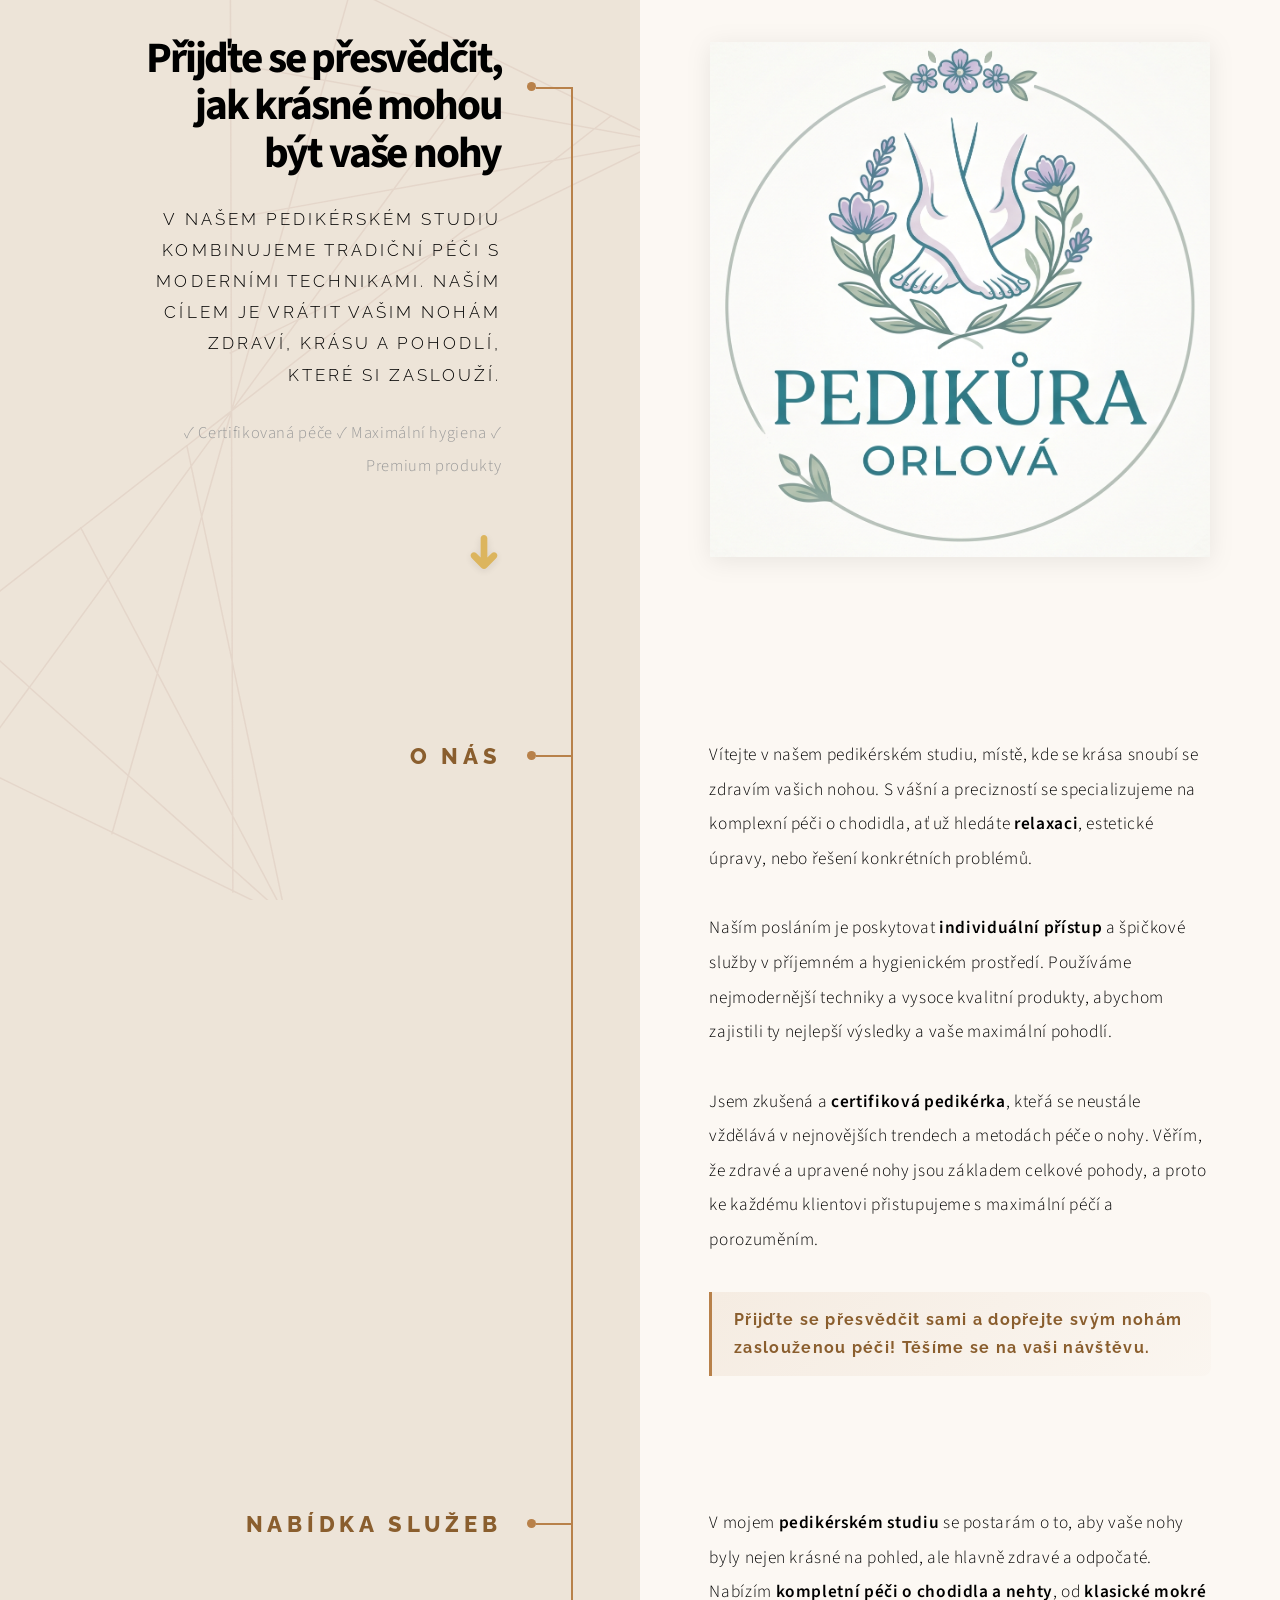
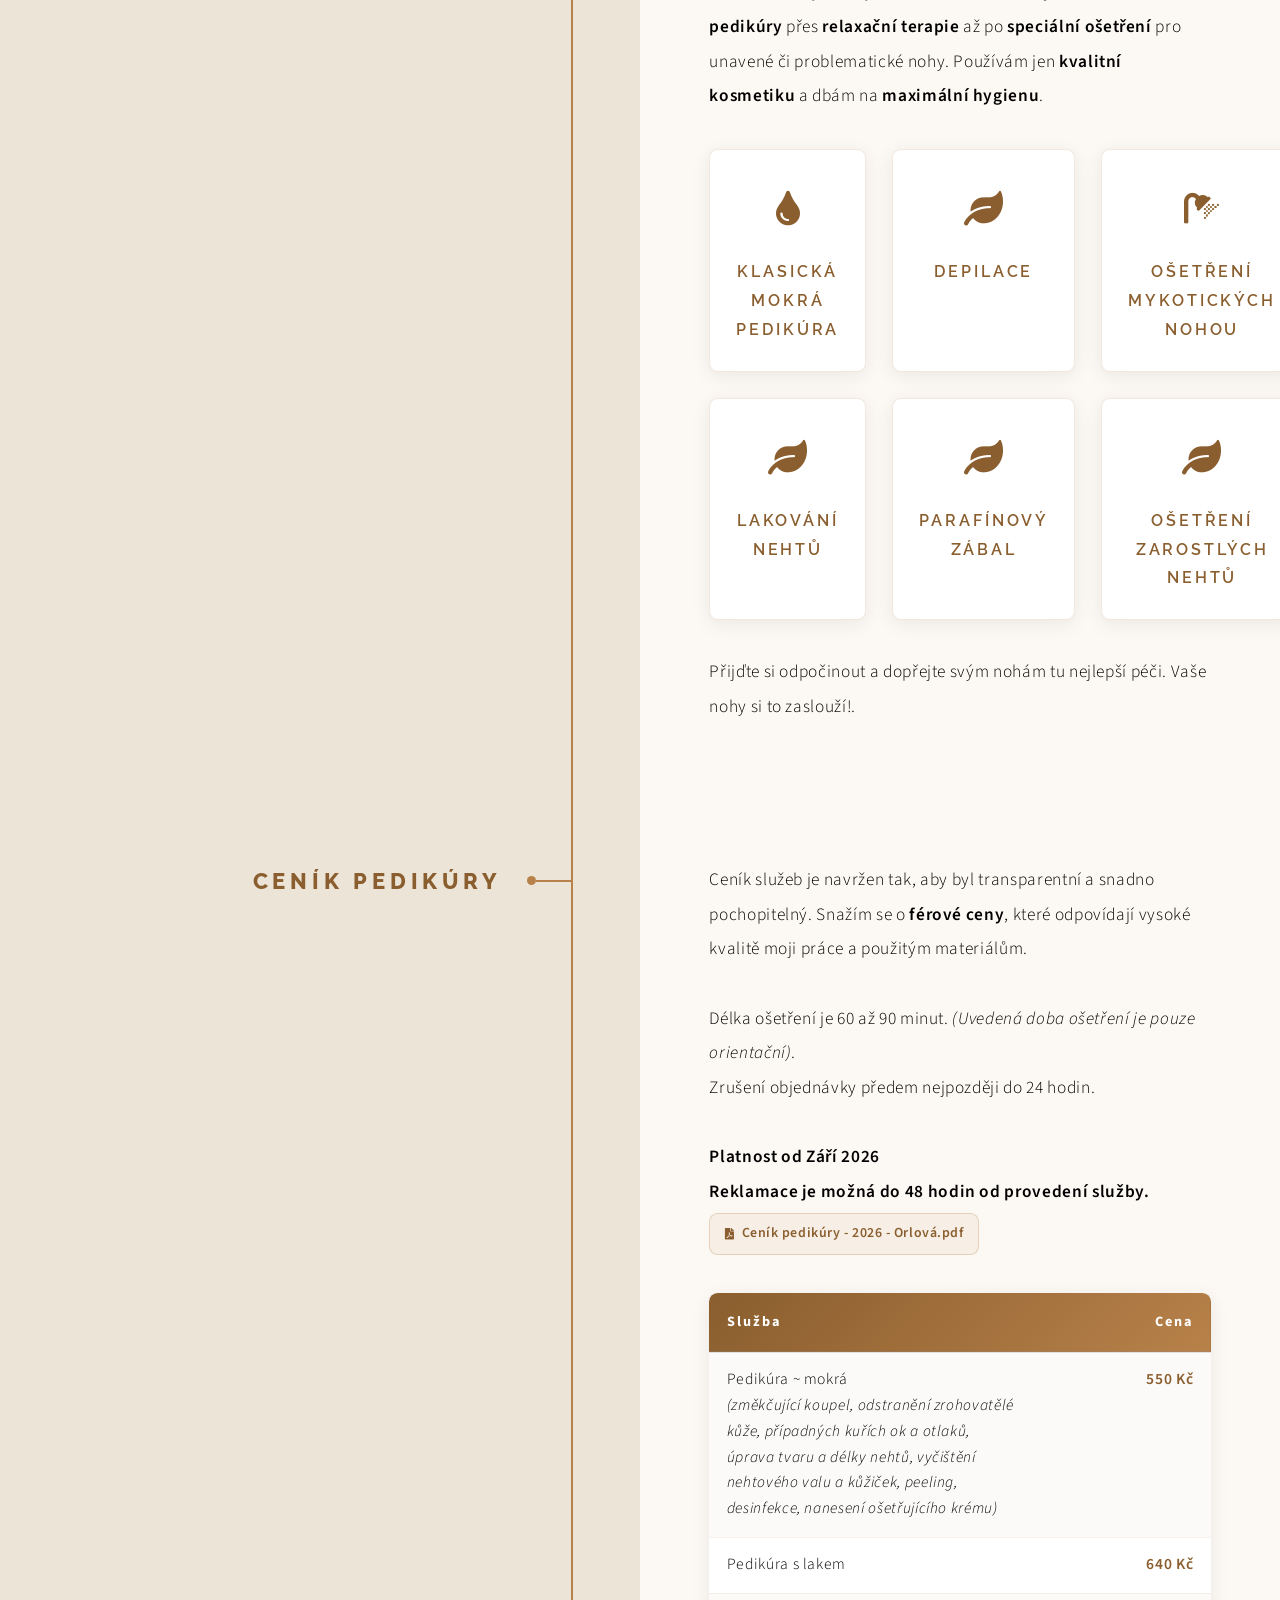
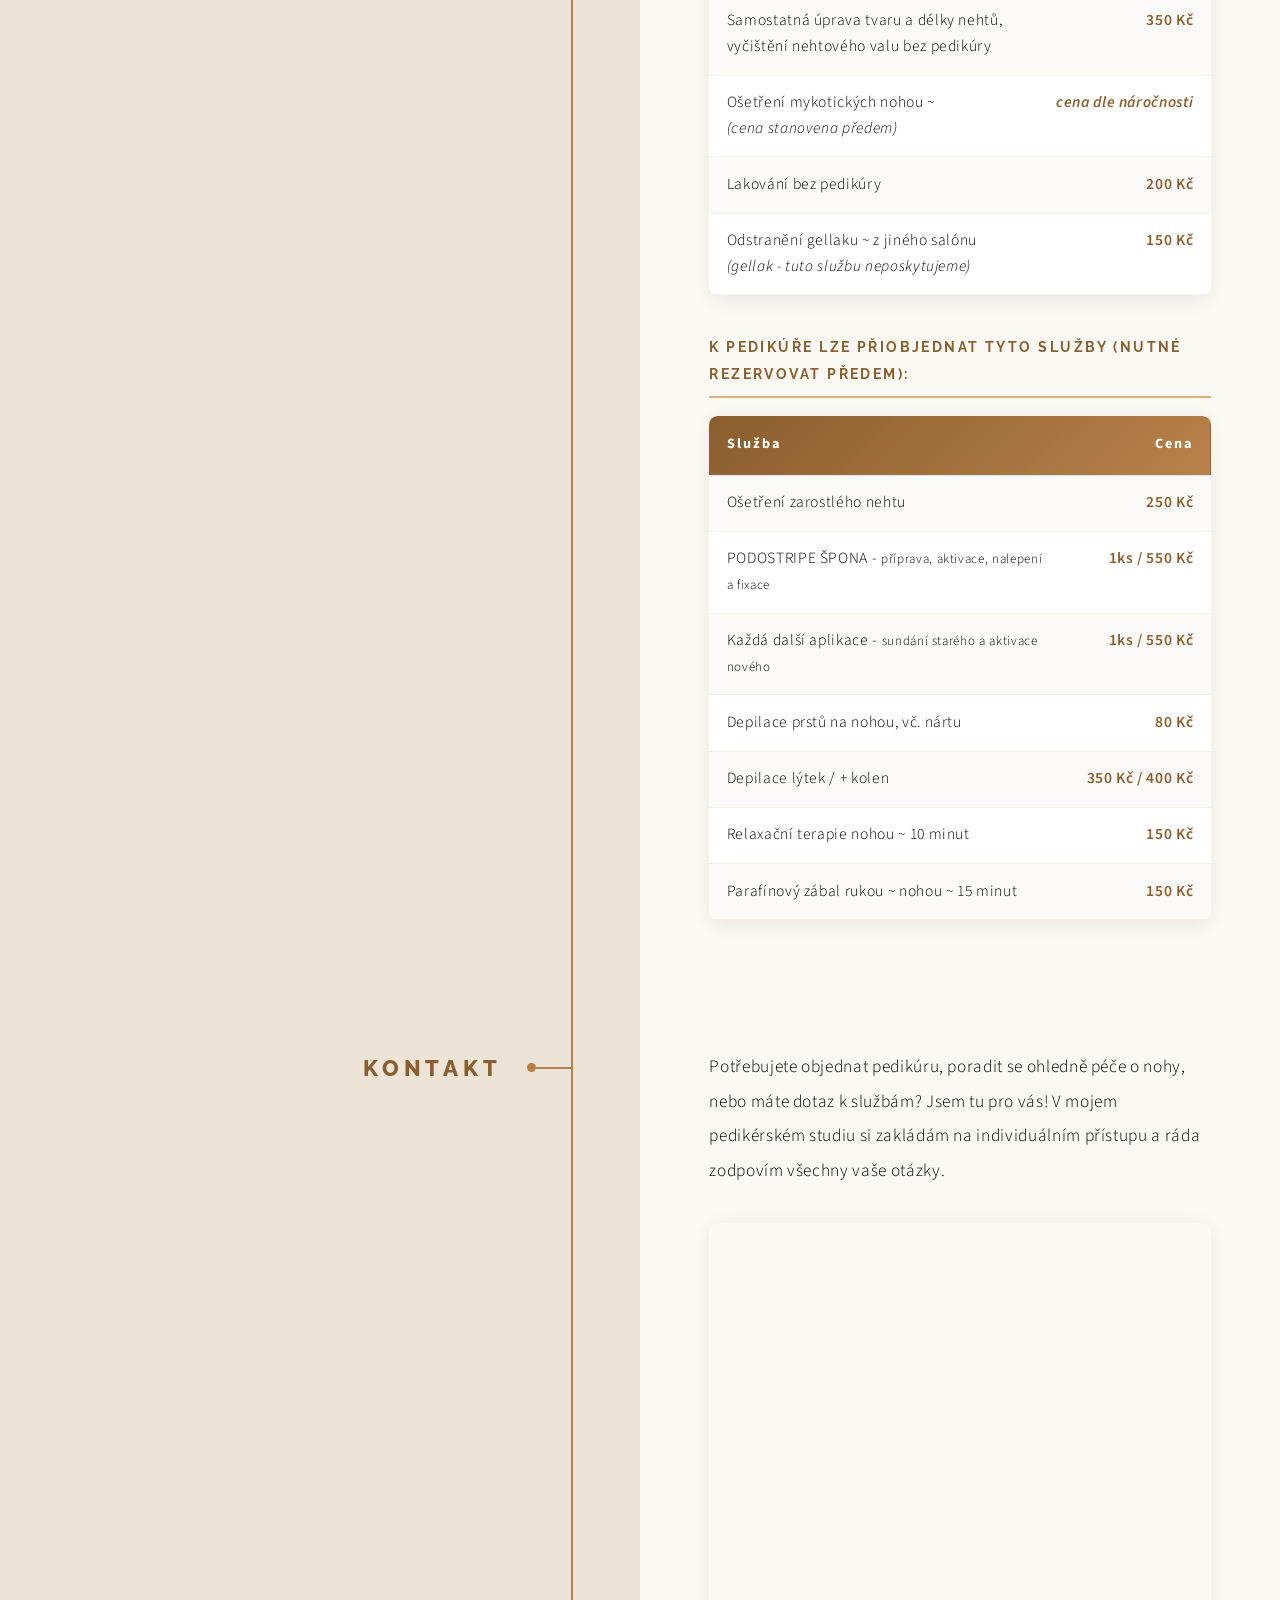
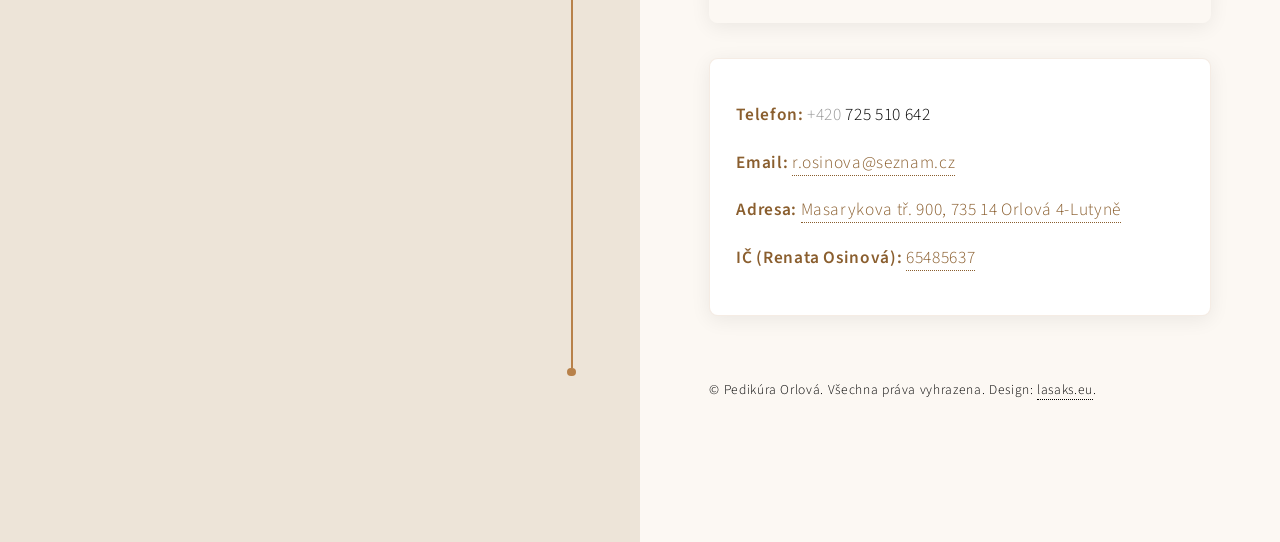
==== index.html @ f5f515a6 "text fix" ====
<!DOCTYPE HTML>

<html>

<head>

	<!-- Google tag (gtag.js) -->
	<script async src="https://www.googletagmanager.com/gtag/js?id=G-8KTMNC8V80"></script>
	<script>
		window.dataLayer = window.dataLayer || [];
		function gtag(){dataLayer.push(arguments);}
		gtag('js', new Date());

		gtag('config', 'G-8KTMNC8V80');
	</script>

	<title>Pedikúra Orlová</title>
	<meta charset="utf-8" />
	<meta name="viewport" content="width=device-width, initial-scale=1, user-scalable=no" />
	<meta name="keywords" content="pedikura, Orlova" />
	<meta name="description" content="Pedikura Orlova" />
	<meta name="subject" content="Pedikura Orlova">
	<meta name="copyright" content="Pedikura Orlova">
	<meta name="language" content="CZ">
	<meta name="robots" content="index,follow" />
	<meta name="Classification" content="Pedikura Orlova">
	<meta name="author" content="Adam Lasak, lasak.ad@gmail.com">
	<meta name="reply-to" content="email@hotmail.com">
	<meta name="owner" content="Pedikura Orlova">
	<meta name="url" content="http://www.pedikuraorlova.cz">
	<meta name="identifier-URL" content="http://www.pedikuraorlova.cz">
	<meta name="directory" content="submission">
	<meta name="category" content="pedikura, orlova">
	<meta name="coverage" content="Worldwide">

	<link rel="stylesheet" href="assets/css/main.css" />
	<link rel="icon" type="image/png" href="assets/favicon.gif" />

</head>

<body class="is-preload">

	<!-- Wrapper -->
	<div id="wrapper">

		<!-- Intro -->
		<section class="intro">
			<header>
				<div class="intro-text">
					<h1 style="font-size: 2.5rem; margin-bottom: 1.5rem; text-transform: none; font-weight: 700;">Přijďte se přesvědčit, jak krásné mohou být vaše nohy</h1>
					<p style="font-size: 1rem; margin-bottom: 1.5rem; line-height: 1.8;">V našem pedikérském studiu kombinujeme tradiční péči s moderními technikami. Naším cílem je vrátit vašim nohám zdraví, krásu a pohodlí, které si zaslouží.</p>
					<p style="font-size: 0.95rem; color: #999;">✓ Certifikovaná péče  ✓ Maximální hygiena  ✓ Premium produkty</p>
				</div>
				<ul class="actions">
					<li><a href="#first" class="arrow scrolly"><span class="label">Next</span></a></li>
				</ul>
			</header>
			<div class="content">
				<div class="intro-logo-gradient">
					<img src="assets/pedikura-orlova.png" alt="Pedikúra Orlová" class="intro-logo" />
				</div>
			</div>
		</section>

		<!-- Section -->
		<section id="first">
			<header>
				<h2>O nás</h2>
			</header>
			<div class="content">
				<p>Vítejte v našem pedikérském studiu, místě, kde se krása snoubí se zdravím vašich nohou. S vášní a
					precizností se specializujeme na komplexní péči o chodidla, ať už hledáte <b>relaxaci</b>, estetické úpravy, nebo řešení
					konkrétních problémů.</p>
				<p>Naším posláním je poskytovat <b>individuální přístup</b> a špičkové služby v příjemném a hygienickém
					prostředí. Používáme nejmodernější techniky a vysoce kvalitní produkty, abychom zajistili ty nejlepší výsledky a vaše
					maximální pohodlí.</p>
				<p>Jsem zkušená a <b>certifiková pedikérka</b>, kteřá se neustále vždělává v nejnovějších trendech a
					metodách péče o nohy. Věřím, že zdravé a upravené nohy jsou základem celkové pohody, a proto ke každému
					klientovi přistupujeme s maximální péčí a porozuměním.</p>
				<h3 class="cta-text">Přijďte se přesvědčit sami a dopřejte svým nohám zaslouženou péči! Těšíme se na vaši návštěvu.</h3>

				<!-- Section -->
				<!-- <section>
					<header>
						<h3>Naše práce</h3>
						<p>Vstupte do světa krásných a zdravých nohou! Naše galerie fotografií je vaší pozvánkou
							k nahlédnutí pod pokličku naší práce. Najdete zde ukázky našich pedikérských služeb, které vám pomohou
							představit si, jak pečujeme o chodidla našich klientů.</p>
					</header>
					<div class="content">
						<div class="gallery">
							<a href="assets/gallery/gallery-1.webp" class="portrait"><img src="assets/gallery/gallery-1.webp"
									alt="" /></a>
							<a href="assets/gallery/gallery-2.webp" class="portrait"><img src="assets/gallery/gallery-2.webp"
									alt="" /></a>
							<a href="assets/gallery/gallery-3.webp" class="landscape"><img src="assets/gallery/gallery-3.webp"
									alt="" /></a>
							<a href="assets/gallery/gallery-4.webp" class="landscape"><img src="assets/gallery/gallery-4.webp"
									alt="" /></a>
							<a href="assets/gallery/gallery-5.webp" class="landscape"><img src="assets/gallery/gallery-5.webp"
									alt="" /></a>
							<a href="assets/gallery/gallery-6.webp" class="landscape"><img src="assets/gallery/gallery-6.webp"
									alt="" /></a>
						</div>
					</div>
				</section> -->

				<!-- Section -->
				<!-- <section>
					<header>
						<h3>Jak to u nás vypadá</h3>
						<p>Vstupte do světa krásných a zdravých nohou! Naše fotografie je vaší pozvánkou
							k nahlédnutí pod pokličku naší práce. Najdete zde ukázky našich pedikérských služeb, které vám pomohou
							představit si, jak pečujeme o chodidla našich klientů.</p>
					</header>
					<div class="content">
						<div class="gallery">
					
							<a href="assets/gallery/gallery-6.webp" class="landscape"><img src="assets/gallery/gallery-6.webp"
									alt="" /></a>
							<a href="assets/gallery/gallery-2.webp" class="portrait"><img src="assets/gallery/gallery-2.webp"
									alt="" /></a>
							<a href="assets/gallery/gallery-4.webp" class="portrait"><img src="assets/gallery/gallery-4.webp"
									alt="" /></a>
							<a href="assets/gallery/gallery-3.webp" class="landscape"><img src="assets/gallery/gallery-3.webp"
									alt="" /></a>
							<a href="assets/gallery/gallery-5.webp" class="portrait"><img src="assets/gallery/gallery-5.webp"
									alt="" /></a>
							<a href="assets/gallery/gallery-1.webp" class="portrait"><img src="assets/gallery/gallery-1.webp"
									alt="" /></a>
						</div>
					</div>
				</section> -->

			</div>
		</section>

		<!-- Section -->
		<section>
			<header>
				<h2>Nabídka služeb</h2>
			</header>
			<div class="content">
				<p>
					V mojem <b>pedikérském studiu</b> se postarám o to, aby vaše nohy byly nejen krásné na pohled,
					ale hlavně zdravé a odpočaté. Nabízím <b>kompletní péči o chodidla a nehty</b>,
					od <b>klasické mokré pedikúry</b> přes <b>relaxační terapie</b> až po <b>speciální ošetření</b> pro unavené
					či problematické nohy. Používám jen <b>kvalitní kosmetiku</b> a dbám na <b>maximální hygienu</b>.
				</p>
				<div class="services-grid">
					<div class="service-item">
						<span class="icon solid fa-tint"></span>
						<h3>Klasická mokrá pedikúra</h3>
					</div>
					<div class="service-item">
						<span class="icon solid fa-leaf"></span>
						<h3>Depilace</h3>
					</div>
					<div class="service-item">
						<span class="icon solid fa-shower"></span>
						<h3>Ošetření mykotických nohou</h3>
					</div>
					<div class="service-item">
						<span class="icon solid fa-leaf"></span>
						<h3>Lakování nehtů</h3>
					</div>
					<div class="service-item">
						<span class="icon solid fa-leaf"></span>
						<h3>Parafínový zábal</h3>
					</div>
					<div class="service-item">
						<span class="icon solid fa-leaf"></span>
						<h3>Ošetření zarostlých nehtů</h3>
					</div>
				</div>
				<p>Přijďte si odpočinout a dopřejte svým nohám tu nejlepší péči. Vaše nohy si to zaslouží!.</p>
			</div>
		</section>

		<!-- Section -->
		<section>
			<header>
				<h2>Ceník pedikúry</h2>
			</header>
			<div class="content">
				<p>Ceník služeb je navržen tak, aby byl transparentní a snadno pochopitelný.
					Snažím se o <b>férové ceny</b>, které odpovídají vysoké kvalitě moji práce a použitým materiálům.
					<br /><br />
					Délka ošetření je 60 až 90 minut. <i>(Uvedená doba ošetření je pouze orientační)</i>.<br />
					Zrušení objednávky předem nejpozději do 24 hodin.
					<br /><br />
					<b>Platnost od Září 2026</b>
					<br />
					<b>Reklamace je možná do 48 hodin od provedení služby. </b><br />
					<a href="assets/Cenik-pedikury-2026-Orlova.pdf" target="_blank">Ceník pedikúry - 2026 - Orlová.pdf</a><br />
					<!-- <a href="assets/voucher-2026-3-mesice.pdf" target="_blank">Voucher - Orlová VZOR.pdf</a> -->
				</p>
				<!-- <span class="image main"><img src="images/pic02.jpg" alt="" /></span> -->
				<div class="table-wrapper">
				<table>
					<thead>
						<tr>
							<th>Služba</th>
							<th style="text-align: right;">Cena</th>
						</tr>
					</thead>
					<tbody>
						<tr>
							<td>
								Pedikúra ~ mokrá<br />
								<i>
									(změkčující koupel, odstranění zrohovatělé kůže, případných
									kuřích ok a otlaků, úprava tvaru a délky nehtů, vyčištění
									nehtového valu a kůžiček, peeling, desinfekce, nanesení
									ošetřujícího krému)
								</i>
							</td>
							<td><b>550 Kč</b></td>
						</tr>
						<tr>
							<td>Pedikúra s lakem</td>
							<td><b>640 Kč</b></td>
						</tr>
						<tr>
							<td>Samostatná úprava tvaru a délky nehtů, vyčištění nehtového valu bez pedikúry</td>
							<td><b>350 Kč</b></td>
						</tr>
						<tr>
							<td>
								Ošetření mykotických nohou ~<br />
								<i>
									(cena stanovena předem)
								</i>
							</td>
							<td><i><b>cena dle náročnosti</b></i></td>
						</tr>
						<tr>
							<td>Lakování bez pedikúry</td>
							<td><b>200 Kč</b></td>
						</tr>
						<tr>
							<td>
								Odstranění  gellaku  ~ z jiného salónu<br />
								<i>(gellak - tuto službu neposkytujeme)</i>
							</td>
							<td><b>150 Kč</b></td>
						</tr>
					</tbody>
				</table>
				</div>
				<p class="pricing-section-title">K pedikúře lze přiobjednat tyto služby (nutné rezervovat předem):</p>
				<div class="table-wrapper">
				<table>
					<thead>
						<tr>
							<th>Služba</th>
							<th style="text-align: right;">Cena</th>
						</tr>
					</thead>
					<tbody>
						<tr>
							<td>
								Ošetření zarostlého nehtu
							</td>
							<td><b>250 Kč</b></td>
						</tr>
						<tr>
							<td>
								PODOSTRIPE ŠPONA - <span style="font-size: 13px;">příprava, aktivace, nalepení a fixace</span>
							</td>
							<td><b>1ks / 550 Kč</b></td>
						</tr>
						<tr>
							<td>
								Každá další aplikace - <span style="font-size: 13px;">sundání starého a aktivace nového</span>
							</td>
							<td><b>1ks / 550 Kč</b></td>
						</tr>


						<tr>
							<td>Depilace prstů na nohou, vč. nártu</td>
							<td><b>80 Kč</b></td>
						</tr>
						<tr>
							<td>Depilace lýtek / + kolen</td>
							<td><b>350 Kč / 400 Kč</b></td>
						</tr>
						<tr>
							<td>Relaxační terapie nohou ~ 10 minut</td>
							<td><b>150 Kč</b></td>
						</tr>
						<tr>
							<td>Parafínový zábal rukou ~ nohou ~ 15 minut</td>
							<td><b>150 Kč</b></td>
						</tr>
					</tbody>
				</table>
				</div>
			</div>
		</section>

		<!-- Section -->
		<!-- <section>
			<header>
				<h2>Nejaky dalsi napis</h2>
			</header>
			<div class="content">
				<p><strong>Proin tempus feugiat</strong> sed varius enim lorem ullamcorper dolore aliquam aenean ornare
					velit lacus, ac varius enim lorem ullamcorper dolore.</p>
				<ul class="actions">
					<li><a href="#" class="button primary large">Get Started</a></li>
					<li><a href="#" class="button large">Learn More</a></li>
				</ul>
			</div>
		</section> -->

		<!-- Elements -->
		<!--
					<section>
						<header>
							<h2>Elements</h2>
						</header>
						<div class="content">

							<section>
								<header>
									<h3>Text</h3>
								</header>
								<div class="content">
									<p>This is <b>bold</b> and this is <strong>strong</strong>. This is <i>italic</i> and this is <em>emphasized</em>.
									This is <sup>superscript</sup> text and this is <sub>subscript</sub> text.
									This is <u>underlined</u> and this is code: <code>for (;;) { ... }</code>. Finally, <a href="#">this is a link</a>.</p>
									<hr />
									<h2>Heading Level 2</h2>
									<h3>Heading Level 3</h3>
									<h4>Heading Level 4</h4>
									<h5>Heading Level 5</h5>
									<hr />
									<h5>Blockquote</h5>
									<blockquote>Fringilla nisl. Donec accumsan interdum nisi, quis tincidunt felis sagittis eget tempus euismod. Vestibulum ante ipsum primis in faucibus vestibulum. Blandit adipiscing eu felis iaculis volutpat ac adipiscing accumsan faucibus. Vestibulum ante ipsum primis in faucibus lorem ipsum dolor sit amet nullam adipiscing eu felis.</blockquote>
									<h5>Preformatted</h5>
									<pre><code>i = 0;

while (!deck.isInOrder()) {
  print 'Iteration ' + i;
  deck.shuffle();
  i++;
}

print 'Sorted in ' + i + ' iterations.';</code></pre>
								</div>
							</section>

							<section>
								<header>
									<h3>Lists</h3>
								</header>
								<div class="content">

									<h4>Unordered</h4>
									<ul>
										<li>Dolor pulvinar etiam.</li>
										<li>Sagittis adipiscing.</li>
										<li>Felis enim feugiat.</li>
									</ul>

									<h4>Alternate</h4>
									<ul class="alt">
										<li>Dolor pulvinar etiam.</li>
										<li>Sagittis adipiscing.</li>
										<li>Felis enim feugiat.</li>
									</ul>

									<h4>Ordered</h4>
									<ol>
										<li>Dolor pulvinar etiam.</li>
										<li>Etiam vel felis viverra.</li>
										<li>Felis enim feugiat.</li>
										<li>Dolor pulvinar etiam.</li>
										<li>Etiam vel felis lorem.</li>
										<li>Felis enim et feugiat.</li>
									</ol>
									<h4>Icons</h4>
									<ul class="icons">
										<li><a href="#" class="icon brands fa-twitter"><span class="label">Twitter</span></a></li>
										<li><a href="#" class="icon brands fa-facebook-f"><span class="label">Facebook</span></a></li>
										<li><a href="#" class="icon brands fa-instagram"><span class="label">Instagram</span></a></li>
										<li><a href="#" class="icon brands fa-github"><span class="label">Github</span></a></li>
									</ul>

									<h4>Actions</h4>
									<ul class="actions">
										<li><a href="#" class="button primary">Default</a></li>
										<li><a href="#" class="button">Default</a></li>
									</ul>
									<ul class="actions stacked">
										<li><a href="#" class="button primary">Default</a></li>
										<li><a href="#" class="button">Default</a></li>
									</ul>
								</div>
							</section>

							<section>
								<header>
									<h3>Table</h3>
								</header>
								<div class="content">
									<h4>Default</h4>
									<div class="table-wrapper">
										<table>
											<thead>
												<tr>
													<th>Name</th>
													<th>Description</th>
													<th>Price</th>
												</tr>
											</thead>
											<tbody>
												<tr>
													<td>Item One</td>
													<td>Ante turpis integer aliquet porttitor.</td>
													<td>29.99</td>
												</tr>
												<tr>
													<td>Item Two</td>
													<td>Vis ac commodo adipiscing arcu aliquet.</td>
													<td>19.99</td>
												</tr>
												<tr>
													<td>Item Three</td>
													<td> Morbi faucibus arcu accumsan lorem.</td>
													<td>29.99</td>
												</tr>
												<tr>
													<td>Item Four</td>
													<td>Vitae integer tempus condimentum.</td>
													<td>19.99</td>
												</tr>
												<tr>
													<td>Item Five</td>
													<td>Ante turpis integer aliquet porttitor.</td>
													<td>29.99</td>
												</tr>
											</tbody>
											<tfoot>
												<tr>
													<td colspan="2"></td>
													<td>100.00</td>
												</tr>
											</tfoot>
										</table>
									</div>

									<h4>Alternate</h4>
									<div class="table-wrapper">
										<table class="alt">
											<thead>
												<tr>
													<th>Name</th>
													<th>Description</th>
													<th>Price</th>
												</tr>
											</thead>
											<tbody>
												<tr>
													<td>Item One</td>
													<td>Ante turpis integer aliquet porttitor.</td>
													<td>29.99</td>
												</tr>
												<tr>
													<td>Item Two</td>
													<td>Vis ac commodo adipiscing arcu aliquet.</td>
													<td>19.99</td>
												</tr>
												<tr>
													<td>Item Three</td>
													<td> Morbi faucibus arcu accumsan lorem.</td>
													<td>29.99</td>
												</tr>
												<tr>
													<td>Item Four</td>
													<td>Vitae integer tempus condimentum.</td>
													<td>19.99</td>
												</tr>
												<tr>
													<td>Item Five</td>
													<td>Ante turpis integer aliquet porttitor.</td>
													<td>29.99</td>
												</tr>
											</tbody>
											<tfoot>
												<tr>
													<td colspan="2"></td>
													<td>100.00</td>
												</tr>
											</tfoot>
										</table>
									</div>
								</div>
							</section>

							<section>
								<header>
									<h3>Buttons</h3>
								</header>
								<div class="content">
									<ul class="actions">
										<li><a href="#" class="button primary">Primary</a></li>
										<li><a href="#" class="button">Default</a></li>
									</ul>
									<ul class="actions">
										<li><a href="#" class="button large">Large</a></li>
										<li><a href="#" class="button">Default</a></li>
										<li><a href="#" class="button small">Small</a></li>
									</ul>
									<ul class="actions">
										<li><a href="#" class="button primary icon solid fa-download">Icon</a></li>
										<li><a href="#" class="button icon solid fa-download">Icon</a></li>
									</ul>
									<ul class="actions">
										<li><span class="button primary disabled">Disabled</span></li>
										<li><span class="button disabled">Disabled</span></li>
									</ul>
								</div>
							</section>

							<section>
								<header>
									<h3>Form</h3>
								</header>
								<div class="content">
									<form method="post" action="#">
										<div class="fields">
											<div class="field half">
												<label for="demo-name">Name</label>
												<input type="text" name="demo-name" id="demo-name" value="" placeholder="Jane Doe" />
											</div>
											<div class="field half">
												<label for="demo-email">Email</label>
												<input type="email" name="demo-email" id="demo-email" value="" placeholder="jane@untitled.tld" />
											</div>
											<div class="field">
												<label for="demo-category">Category</label>
												<select name="demo-category" id="demo-category">
													<option value="">-</option>
													<option value="1">Manufacturing</option>
													<option value="1">Shipping</option>
													<option value="1">Administration</option>
													<option value="1">Human Resources</option>
												</select>
											</div>
											<div class="field half">
												<input type="radio" id="demo-priority-low" name="demo-priority" checked>
												<label for="demo-priority-low">Low</label>
											</div>
											<div class="field half">
												<input type="radio" id="demo-priority-high" name="demo-priority">
												<label for="demo-priority-high">High</label>
											</div>
											<div class="field half">
												<input type="checkbox" id="demo-copy" name="demo-copy">
												<label for="demo-copy">Email me a copy</label>
											</div>
											<div class="field half">
												<input type="checkbox" id="demo-human" name="demo-human" checked>
												<label for="demo-human">Not a robot</label>
											</div>
											<div class="field">
												<label for="demo-message">Message</label>
												<textarea name="demo-message" id="demo-message" placeholder="Enter your message" rows="6"></textarea>
											</div>
										</div>
										<ul class="actions">
											<li><input type="submit" value="Send Message" class="primary" /></li>
											<li><input type="reset" value="Reset" /></li>
										</ul>
									</form>
								</div>
							</section>

						</div>
					</section>
				-->

		<!-- Section -->
		<section>
			<header>
				<h2>Kontakt</h2>
			</header>
			<div class="content">
				<p>Potřebujete objednat pedikúru, poradit se ohledně péče o nohy, nebo máte dotaz k službám? Jsem tu pro
					vás! V mojem pedikérském
					studiu si zakládám na individuálním přístupu a ráda zodpovím všechny vaše otázky.</p>
				<iframe style="border:none" src="https://mapy.com/s/hobatodona" width="100%" height="400"
					frameborder="0"></iframe>
				<div class="contact-info">
					<p><strong>Telefon:</strong> <span style="color: #999">+420</span> 725 510 642</p>
					<p><strong>Email:</strong> <a href="mailto:r.osinova@seznam.cz">r.osinova@seznam.cz</a></p>
					<p><strong>Adresa:</strong> <a href="https://mapy.com/s/jobaluzafu" target="_blank">Masarykova tř. 900, 735 14 Orlová 4-Lutyně</a></p>
					<p><strong>IČ (Renata Osinová):</strong> <a href="https://www.mesec.cz/rejstrik-firem/firma-renata-osinova-65485637" target="_blank">65485637</a></p>
				</div>
			</div>
		</section>

		<!-- Copyright -->
		<div class="copyright">&copy; Pedikúra Orlová. Všechna práva vyhrazena. Design: <a
				href="https://lasak.netlify.app" target="_blank">lasaks.eu</a>.
		</div>

	</div>

	<!-- Scripts -->
	<script src="assets/js/jquery.min.js"></script>
	<script src="assets/js/jquery.scrolly.min.js"></script>
	<script src="assets/js/browser.min.js"></script>
	<script src="assets/js/breakpoints.min.js"></script>
	<script src="assets/js/util.js"></script>
	<script src="assets/js/main.js"></script>

</body>

</html>
---- assets/css/main.css ----
@import url(fontawesome-all.min.css);
@import url("https://fonts.googleapis.com/css?family=Source+Sans+Pro:300,600,700,300i,600i,700i|Raleway:600,800");

/*
	Paradigm Shift by HTML5 UP
	html5up.net | @ajlkn
	Free for personal and commercial use under the CCA 3.0 license (html5up.net/license)
*/

:root {
	--primary-color: rgb(235, 225, 210);
}

html, body, div, span, applet, object,
iframe, h1, h2, h3, h4, h5, h6, p, blockquote,
pre, a, abbr, acronym, address, big, cite,
code, del, dfn, em, img, ins, kbd, q, s, samp,
small, strike, strong, sub, sup, tt, var, b,
u, i, center, dl, dt, dd, ol, ul, li, fieldset,
form, label, legend, table, caption, tbody,
tfoot, thead, tr, th, td, article, aside,
canvas, details, embed, figure, figcaption,
footer, header, hgroup, menu, nav, output, ruby,
section, summary, time, mark, audio, video {
	margin: 0;
	padding: 0;
	border: 0;
	font-size: 100%;
	font: inherit;
	vertical-align: baseline;}

article, aside, details, figcaption, figure,
footer, header, hgroup, menu, nav, section {
	display: block;}

body {
	line-height: 1;
}

ol, ul {
	list-style: none;
}

blockquote, q {
	quotes: none;
}

	blockquote:before, blockquote:after, q:before, q:after {
		content: '';
		content: none;
	}

table {
	border-collapse: collapse;
	border-spacing: 0;
}

body {
	-webkit-text-size-adjust: none;
}

mark {
	background-color: transparent;
	color: inherit;
}

input::-moz-focus-inner {
	border: 0;
	padding: 0;
}

input, select, textarea {
	-moz-appearance: none;
	-webkit-appearance: none;
	-ms-appearance: none;
	appearance: none;
}

/* Basic */

	@-ms-viewport {
		width: device-width;
	}

	body {
		-ms-overflow-style: scrollbar;
	}

	@media screen and (max-width: 480px) {

		html, body {
			min-width: 320px;
		}

	}

	html {
		box-sizing: border-box;
	}

	*, *:before, *:after {
		box-sizing: inherit;
	}

	html {
		overflow-x: hidden;
	}

	body {
		background: #ffffff;
		overflow-x: hidden;
	}

		body.is-preload *, body.is-preload *:before, body.is-preload *:after {
			-moz-animation: none !important;
			-webkit-animation: none !important;
			-ms-animation: none !important;
			animation: none !important;
			-moz-transition: none !important;
			-webkit-transition: none !important;
			-ms-transition: none !important;
			transition: none !important;
		}

/* Typography */

	html {
		font-size: 18pt;
	}

		@media screen and (max-width: 1920px) {

			html {
				font-size: 13pt;
			}

		}

		@media screen and (max-width: 1152px) {

			html {
				font-size: 14pt;
			}

		}

		@media screen and (max-width: 736px) {

			html {
				font-size: 12pt;
			}

		}

		@media screen and (max-width: 480px) {

			html {
				font-size: 11pt;
			}

		}

	body {
		background-color: #ffffff;
		color: #000000;
	}

	body, input, select, textarea {
		color: #000000;
		font-family: "Source Sans Pro", Helvetica, sans-serif;
		font-size: 1rem;
		font-weight: 300;
		letter-spacing: 0.0375em;
		line-height: 2;
	}

	a {
		-moz-transition: border-bottom-color 0.25s ease-in-out;
		-webkit-transition: border-bottom-color 0.25s ease-in-out;
		-ms-transition: border-bottom-color 0.25s ease-in-out;
		transition: border-bottom-color 0.25s ease-in-out;
		text-decoration: none;
		color: #000000;
		border-bottom: dotted 1px;
	}

		a:hover {
			text-decoration: none;
			border-bottom-color: transparent;
		}

	strong, b {
		font-weight: 600;
		color: #000000;
	}

	em, i {
		font-style: italic;
	}

	p {
		margin: 0 0 2rem 0;
	}

	h1, h2, h3, h4, h5, h6 {
		color: #000000;
		font-family: "Raleway", Helvetica, sans-serif;
		font-weight: 600;
		letter-spacing: 0.175em;
		line-height: 1.75;
		margin: 0 0 1.5rem 0;
		text-transform: uppercase;
	}

		h1 a, h2 a, h3 a, h4 a, h5 a, h6 a {
			color: inherit;
			text-decoration: none;
		}

	h1 {
		font-family: "Source Sans Pro", Helvetica, sans-serif;
		font-size: 5rem;
		font-weight: 700;
		letter-spacing: -0.05em;
		line-height: 1.1;
		margin: 0 0 1.5rem 0;
		text-transform: none;
	}

	h2 {
		font-size: 1.25rem;
		font-weight: 800;
		margin: 0 0 2rem 0;
	}

	h3 {
		font-size: 0.875rem;
	}

	h4 {
		font-size: 0.875rem;
	}

	h5 {
		font-size: 0.75rem;
	}

	h6 {
		font-size: 0.625rem;
	}

	@media screen and (max-width: 736px) {

		h1 {
			font-size: 4.5rem;
			line-height: 1.1;
		}

		h2 {
			font-size: 1.25rem;
			line-height: 1.7;
		}

		h3 {
			font-size: 0.9rem;
		}

		h4 {
			font-size: 0.75rem;
		}

		h5 {
			font-size: 0.675rem;
		}

	}

	@media screen and (max-width: 360px) {

		h1 {
			font-size: 3.75rem;
		}

		h2 {
			font-size: 1.125rem;
		}

		h3 {
			font-size: 0.8rem;
		}

		h4 {
			font-size: 0.675rem;
		}

		h5 {
			font-size: 0.675rem;
		}

	}

	sub {
		font-size: 0.8rem;
		position: relative;
		top: 0.5rem;
	}

	sup {
		font-size: 0.8rem;
		position: relative;
		top: -0.5rem;
	}

	blockquote {
		border-left: solid 0.5rem rgba(144, 144, 144, 0.25);
		font-style: italic;
		margin: 0 0 2rem 0;
		padding: 1rem 0 1rem 2rem;
	}

	code {
		background: rgba(144, 144, 144, 0.1);
		border-radius: 0.325rem;
		font-family: "Courier New", monospace;
		font-size: 0.9rem;
		margin: 0 0.25rem;
		padding: 0.25rem 0.65rem;
	}

	pre {
		-webkit-overflow-scrolling: touch;
		font-family: "Courier New", monospace;
		font-size: 0.9rem;
		margin: 0 0 2rem 0;
		width: 100%;
	}

		pre code {
			display: block;
			line-height: 1.75;
			padding: 1rem 1.5rem;
			overflow-x: auto;
		}

	hr {
		border: 0;
		border-bottom: solid 2px rgba(144, 144, 144, 0.25);
		margin: 3rem 0;
	}

		hr.major {
			margin: 5rem 0;
		}

		@media screen and (max-width: 736px) {

			hr.major {
				margin: 3rem 0;
			}

		}

/* Row */

	.row {
		display: flex;
		flex-wrap: wrap;
		box-sizing: border-box;
		align-items: stretch;
	}

		.row > * {
			box-sizing: border-box;
		}

		.row.gtr-uniform > * > :last-child {
			margin-bottom: 0;
		}

		.row.aln-left {
			justify-content: flex-start;
		}

		.row.aln-center {
			justify-content: center;
		}

		.row.aln-right {
			justify-content: flex-end;
		}

		.row.aln-top {
			align-items: flex-start;
		}

		.row.aln-middle {
			align-items: center;
		}

		.row.aln-bottom {
			align-items: flex-end;
		}

		.row > .imp {
			order: -1;
		}

		.row > .col-1 {
			width: 8.33333%;
		}

		.row > .off-1 {
			margin-left: 8.33333%;
		}

		.row > .col-2 {
			width: 16.66667%;
		}

		.row > .off-2 {
			margin-left: 16.66667%;
		}

		.row > .col-3 {
			width: 25%;
		}

		.row > .off-3 {
			margin-left: 25%;
		}

		.row > .col-4 {
			width: 33.33333%;
		}

		.row > .off-4 {
			margin-left: 33.33333%;
		}

		.row > .col-5 {
			width: 41.66667%;
		}

		.row > .off-5 {
			margin-left: 41.66667%;
		}

		.row > .col-6 {
			width: 50%;
		}

		.row > .off-6 {
			margin-left: 50%;
		}

		.row > .col-7 {
			width: 58.33333%;
		}

		.row > .off-7 {
			margin-left: 58.33333%;
		}

		.row > .col-8 {
			width: 66.66667%;
		}

		.row > .off-8 {
			margin-left: 66.66667%;
		}

		.row > .col-9 {
			width: 75%;
		}

		.row > .off-9 {
			margin-left: 75%;
		}

		.row > .col-10 {
			width: 83.33333%;
		}

		.row > .off-10 {
			margin-left: 83.33333%;
		}

		.row > .col-11 {
			width: 91.66667%;
		}

		.row > .off-11 {
			margin-left: 91.66667%;
		}

		.row > .col-12 {
			width: 100%;
		}

		.row > .off-12 {
			margin-left: 100%;
		}

		.row.gtr-0 {
			margin-top: 0;
			margin-left: 0rem;
		}

			.row.gtr-0 > * {
				padding: 0 0 0 0rem;
			}

			.row.gtr-0.gtr-uniform {
				margin-top: 0rem;
			}

				.row.gtr-0.gtr-uniform > * {
					padding-top: 0rem;
				}

		.row.gtr-25 {
			margin-top: 0;
			margin-left: -0.5rem;
		}

			.row.gtr-25 > * {
				padding: 0 0 0 0.5rem;
			}

			.row.gtr-25.gtr-uniform {
				margin-top: -0.5rem;
			}

				.row.gtr-25.gtr-uniform > * {
					padding-top: 0.5rem;
				}

		.row.gtr-50 {
			margin-top: 0;
			margin-left: -1rem;
		}

			.row.gtr-50 > * {
				padding: 0 0 0 1rem;
			}

			.row.gtr-50.gtr-uniform {
				margin-top: -1rem;
			}

				.row.gtr-50.gtr-uniform > * {
					padding-top: 1rem;
				}

		.row {
			margin-top: 0;
			margin-left: -2rem;
		}

			.row > * {
				padding: 0 0 0 2rem;
			}

			.row.gtr-uniform {
				margin-top: -2rem;
			}

				.row.gtr-uniform > * {
					padding-top: 2rem;
				}

		.row.gtr-150 {
			margin-top: 0;
			margin-left: -3rem;
		}

			.row.gtr-150 > * {
				padding: 0 0 0 3rem;
			}

			.row.gtr-150.gtr-uniform {
				margin-top: -3rem;
			}

				.row.gtr-150.gtr-uniform > * {
					padding-top: 3rem;
				}

		.row.gtr-200 {
			margin-top: 0;
			margin-left: -4rem;
		}

			.row.gtr-200 > * {
				padding: 0 0 0 4rem;
			}

			.row.gtr-200.gtr-uniform {
				margin-top: -4rem;
			}

				.row.gtr-200.gtr-uniform > * {
					padding-top: 4rem;
				}

		@media screen and (max-width: 1920px) {

			.row {
				display: flex;
				flex-wrap: wrap;
				box-sizing: border-box;
				align-items: stretch;
			}

				.row > * {
					box-sizing: border-box;
				}

				.row.gtr-uniform > * > :last-child {
					margin-bottom: 0;
				}

				.row.aln-left {
					justify-content: flex-start;
				}

				.row.aln-center {
					justify-content: center;
				}

				.row.aln-right {
					justify-content: flex-end;
				}

				.row.aln-top {
					align-items: flex-start;
				}

				.row.aln-middle {
					align-items: center;
				}

				.row.aln-bottom {
					align-items: flex-end;
				}

				.row > .imp-xlarge {
					order: -1;
				}

				.row > .col-1-xlarge {
					width: 8.33333%;
				}

				.row > .off-1-xlarge {
					margin-left: 8.33333%;
				}

				.row > .col-2-xlarge {
					width: 16.66667%;
				}

				.row > .off-2-xlarge {
					margin-left: 16.66667%;
				}

				.row > .col-3-xlarge {
					width: 25%;
				}

				.row > .off-3-xlarge {
					margin-left: 25%;
				}

				.row > .col-4-xlarge {
					width: 33.33333%;
				}

				.row > .off-4-xlarge {
					margin-left: 33.33333%;
				}

				.row > .col-5-xlarge {
					width: 41.66667%;
				}

				.row > .off-5-xlarge {
					margin-left: 41.66667%;
				}

				.row > .col-6-xlarge {
					width: 50%;
				}

				.row > .off-6-xlarge {
					margin-left: 50%;
				}

				.row > .col-7-xlarge {
					width: 58.33333%;
				}

				.row > .off-7-xlarge {
					margin-left: 58.33333%;
				}

				.row > .col-8-xlarge {
					width: 66.66667%;
				}

				.row > .off-8-xlarge {
					margin-left: 66.66667%;
				}

				.row > .col-9-xlarge {
					width: 75%;
				}

				.row > .off-9-xlarge {
					margin-left: 75%;
				}

				.row > .col-10-xlarge {
					width: 83.33333%;
				}

				.row > .off-10-xlarge {
					margin-left: 83.33333%;
				}

				.row > .col-11-xlarge {
					width: 91.66667%;
				}

				.row > .off-11-xlarge {
					margin-left: 91.66667%;
				}

				.row > .col-12-xlarge {
					width: 100%;
				}

				.row > .off-12-xlarge {
					margin-left: 100%;
				}

				.row.gtr-0 {
					margin-top: 0;
					margin-left: 0rem;
				}

					.row.gtr-0 > * {
						padding: 0 0 0 0rem;
					}

					.row.gtr-0.gtr-uniform {
						margin-top: 0rem;
					}

						.row.gtr-0.gtr-uniform > * {
							padding-top: 0rem;
						}

				.row.gtr-25 {
					margin-top: 0;
					margin-left: -0.5rem;
				}

					.row.gtr-25 > * {
						padding: 0 0 0 0.5rem;
					}

					.row.gtr-25.gtr-uniform {
						margin-top: -0.5rem;
					}

						.row.gtr-25.gtr-uniform > * {
							padding-top: 0.5rem;
						}

				.row.gtr-50 {
					margin-top: 0;
					margin-left: -1rem;
				}

					.row.gtr-50 > * {
						padding: 0 0 0 1rem;
					}

					.row.gtr-50.gtr-uniform {
						margin-top: -1rem;
					}

						.row.gtr-50.gtr-uniform > * {
							padding-top: 1rem;
						}

				.row {
					margin-top: 0;
					margin-left: -2rem;
				}

					.row > * {
						padding: 0 0 0 2rem;
					}

					.row.gtr-uniform {
						margin-top: -2rem;
					}

						.row.gtr-uniform > * {
							padding-top: 2rem;
						}

				.row.gtr-150 {
					margin-top: 0;
					margin-left: -3rem;
				}

					.row.gtr-150 > * {
						padding: 0 0 0 3rem;
					}

					.row.gtr-150.gtr-uniform {
						margin-top: -3rem;
					}

						.row.gtr-150.gtr-uniform > * {
							padding-top: 3rem;
						}

				.row.gtr-200 {
					margin-top: 0;
					margin-left: -4rem;
				}

					.row.gtr-200 > * {
						padding: 0 0 0 4rem;
					}

					.row.gtr-200.gtr-uniform {
						margin-top: -4rem;
					}

						.row.gtr-200.gtr-uniform > * {
							padding-top: 4rem;
						}

		}

		@media screen and (max-width: 1280px) {

			.row {
				display: flex;
				flex-wrap: wrap;
				box-sizing: border-box;
				align-items: stretch;
			}

				.row > * {
					box-sizing: border-box;
				}

				.row.gtr-uniform > * > :last-child {
					margin-bottom: 0;
				}

				.row.aln-left {
					justify-content: flex-start;
				}

				.row.aln-center {
					justify-content: center;
				}

				.row.aln-right {
					justify-content: flex-end;
				}

				.row.aln-top {
					align-items: flex-start;
				}

				.row.aln-middle {
					align-items: center;
				}

				.row.aln-bottom {
					align-items: flex-end;
				}

				.row > .imp-large {
					order: -1;
				}

				.row > .col-1-large {
					width: 8.33333%;
				}

				.row > .off-1-large {
					margin-left: 8.33333%;
				}

				.row > .col-2-large {
					width: 16.66667%;
				}

				.row > .off-2-large {
					margin-left: 16.66667%;
				}

				.row > .col-3-large {
					width: 25%;
				}

				.row > .off-3-large {
					margin-left: 25%;
				}

				.row > .col-4-large {
					width: 33.33333%;
				}

				.row > .off-4-large {
					margin-left: 33.33333%;
				}

				.row > .col-5-large {
					width: 41.66667%;
				}

				.row > .off-5-large {
					margin-left: 41.66667%;
				}

				.row > .col-6-large {
					width: 50%;
				}

				.row > .off-6-large {
					margin-left: 50%;
				}

				.row > .col-7-large {
					width: 58.33333%;
				}

				.row > .off-7-large {
					margin-left: 58.33333%;
				}

				.row > .col-8-large {
					width: 66.66667%;
				}

				.row > .off-8-large {
					margin-left: 66.66667%;
				}

				.row > .col-9-large {
					width: 75%;
				}

				.row > .off-9-large {
					margin-left: 75%;
				}

				.row > .col-10-large {
					width: 83.33333%;
				}

				.row > .off-10-large {
					margin-left: 83.33333%;
				}

				.row > .col-11-large {
					width: 91.66667%;
				}

				.row > .off-11-large {
					margin-left: 91.66667%;
				}

				.row > .col-12-large {
					width: 100%;
				}

				.row > .off-12-large {
					margin-left: 100%;
				}

				.row.gtr-0 {
					margin-top: 0;
					margin-left: 0rem;
				}

					.row.gtr-0 > * {
						padding: 0 0 0 0rem;
					}

					.row.gtr-0.gtr-uniform {
						margin-top: 0rem;
					}

						.row.gtr-0.gtr-uniform > * {
							padding-top: 0rem;
						}

				.row.gtr-25 {
					margin-top: 0;
					margin-left: -0.375rem;
				}

					.row.gtr-25 > * {
						padding: 0 0 0 0.375rem;
					}

					.row.gtr-25.gtr-uniform {
						margin-top: -0.375rem;
					}

						.row.gtr-25.gtr-uniform > * {
							padding-top: 0.375rem;
						}

				.row.gtr-50 {
					margin-top: 0;
					margin-left: -0.75rem;
				}

					.row.gtr-50 > * {
						padding: 0 0 0 0.75rem;
					}

					.row.gtr-50.gtr-uniform {
						margin-top: -0.75rem;
					}

						.row.gtr-50.gtr-uniform > * {
							padding-top: 0.75rem;
						}

				.row {
					margin-top: 0;
					margin-left: -1.5rem;
				}

					.row > * {
						padding: 0 0 0 1.5rem;
					}

					.row.gtr-uniform {
						margin-top: -1.5rem;
					}

						.row.gtr-uniform > * {
							padding-top: 1.5rem;
						}

				.row.gtr-150 {
					margin-top: 0;
					margin-left: -2.25rem;
				}

					.row.gtr-150 > * {
						padding: 0 0 0 2.25rem;
					}

					.row.gtr-150.gtr-uniform {
						margin-top: -2.25rem;
					}

						.row.gtr-150.gtr-uniform > * {
							padding-top: 2.25rem;
						}

				.row.gtr-200 {
					margin-top: 0;
					margin-left: -3rem;
				}

					.row.gtr-200 > * {
						padding: 0 0 0 3rem;
					}

					.row.gtr-200.gtr-uniform {
						margin-top: -3rem;
					}

						.row.gtr-200.gtr-uniform > * {
							padding-top: 3rem;
						}

		}

		@media screen and (max-width: 1152px) {

			.row {
				display: flex;
				flex-wrap: wrap;
				box-sizing: border-box;
				align-items: stretch;
			}

				.row > * {
					box-sizing: border-box;
				}

				.row.gtr-uniform > * > :last-child {
					margin-bottom: 0;
				}

				.row.aln-left {
					justify-content: flex-start;
				}

				.row.aln-center {
					justify-content: center;
				}

				.row.aln-right {
					justify-content: flex-end;
				}

				.row.aln-top {
					align-items: flex-start;
				}

				.row.aln-middle {
					align-items: center;
				}

				.row.aln-bottom {
					align-items: flex-end;
				}

				.row > .imp-medium {
					order: -1;
				}

				.row > .col-1-medium {
					width: 8.33333%;
				}

				.row > .off-1-medium {
					margin-left: 8.33333%;
				}

				.row > .col-2-medium {
					width: 16.66667%;
				}

				.row > .off-2-medium {
					margin-left: 16.66667%;
				}

				.row > .col-3-medium {
					width: 25%;
				}

				.row > .off-3-medium {
					margin-left: 25%;
				}

				.row > .col-4-medium {
					width: 33.33333%;
				}

				.row > .off-4-medium {
					margin-left: 33.33333%;
				}

				.row > .col-5-medium {
					width: 41.66667%;
				}

				.row > .off-5-medium {
					margin-left: 41.66667%;
				}

				.row > .col-6-medium {
					width: 50%;
				}

				.row > .off-6-medium {
					margin-left: 50%;
				}

				.row > .col-7-medium {
					width: 58.33333%;
				}

				.row > .off-7-medium {
					margin-left: 58.33333%;
				}

				.row > .col-8-medium {
					width: 66.66667%;
				}

				.row > .off-8-medium {
					margin-left: 66.66667%;
				}

				.row > .col-9-medium {
					width: 75%;
				}

				.row > .off-9-medium {
					margin-left: 75%;
				}

				.row > .col-10-medium {
					width: 83.33333%;
				}

				.row > .off-10-medium {
					margin-left: 83.33333%;
				}

				.row > .col-11-medium {
					width: 91.66667%;
				}

				.row > .off-11-medium {
					margin-left: 91.66667%;
				}

				.row > .col-12-medium {
					width: 100%;
				}

				.row > .off-12-medium {
					margin-left: 100%;
				}

				.row.gtr-0 {
					margin-top: 0;
					margin-left: 0rem;
				}

					.row.gtr-0 > * {
						padding: 0 0 0 0rem;
					}

					.row.gtr-0.gtr-uniform {
						margin-top: 0rem;
					}

						.row.gtr-0.gtr-uniform > * {
							padding-top: 0rem;
						}

				.row.gtr-25 {
					margin-top: 0;
					margin-left: -0.375rem;
				}

					.row.gtr-25 > * {
						padding: 0 0 0 0.375rem;
					}

					.row.gtr-25.gtr-uniform {
						margin-top: -0.375rem;
					}

						.row.gtr-25.gtr-uniform > * {
							padding-top: 0.375rem;
						}

				.row.gtr-50 {
					margin-top: 0;
					margin-left: -0.75rem;
				}

					.row.gtr-50 > * {
						padding: 0 0 0 0.75rem;
					}

					.row.gtr-50.gtr-uniform {
						margin-top: -0.75rem;
					}

						.row.gtr-50.gtr-uniform > * {
							padding-top: 0.75rem;
						}

				.row {
					margin-top: 0;
					margin-left: -1.5rem;
				}

					.row > * {
						padding: 0 0 0 1.5rem;
					}

					.row.gtr-uniform {
						margin-top: -1.5rem;
					}

						.row.gtr-uniform > * {
							padding-top: 1.5rem;
						}

				.row.gtr-150 {
					margin-top: 0;
					margin-left: -2.25rem;
				}

					.row.gtr-150 > * {
						padding: 0 0 0 2.25rem;
					}

					.row.gtr-150.gtr-uniform {
						margin-top: -2.25rem;
					}

						.row.gtr-150.gtr-uniform > * {
							padding-top: 2.25rem;
						}

				.row.gtr-200 {
					margin-top: 0;
					margin-left: -3rem;
				}

					.row.gtr-200 > * {
						padding: 0 0 0 3rem;
					}

					.row.gtr-200.gtr-uniform {
						margin-top: -3rem;
					}

						.row.gtr-200.gtr-uniform > * {
							padding-top: 3rem;
						}

		}

		@media screen and (max-width: 736px) {

			.row {
				display: flex;
				flex-wrap: wrap;
				box-sizing: border-box;
				align-items: stretch;
			}

				.row > * {
					box-sizing: border-box;
				}

				.row.gtr-uniform > * > :last-child {
					margin-bottom: 0;
				}

				.row.aln-left {
					justify-content: flex-start;
				}

				.row.aln-center {
					justify-content: center;
				}

				.row.aln-right {
					justify-content: flex-end;
				}

				.row.aln-top {
					align-items: flex-start;
				}

				.row.aln-middle {
					align-items: center;
				}

				.row.aln-bottom {
					align-items: flex-end;
				}

				.row > .imp-small {
					order: -1;
				}

				.row > .col-1-small {
					width: 8.33333%;
				}

				.row > .off-1-small {
					margin-left: 8.33333%;
				}

				.row > .col-2-small {
					width: 16.66667%;
				}

				.row > .off-2-small {
					margin-left: 16.66667%;
				}

				.row > .col-3-small {
					width: 25%;
				}

				.row > .off-3-small {
					margin-left: 25%;
				}

				.row > .col-4-small {
					width: 33.33333%;
				}

				.row > .off-4-small {
					margin-left: 33.33333%;
				}

				.row > .col-5-small {
					width: 41.66667%;
				}

				.row > .off-5-small {
					margin-left: 41.66667%;
				}

				.row > .col-6-small {
					width: 50%;
				}

				.row > .off-6-small {
					margin-left: 50%;
				}

				.row > .col-7-small {
					width: 58.33333%;
				}

				.row > .off-7-small {
					margin-left: 58.33333%;
				}

				.row > .col-8-small {
					width: 66.66667%;
				}

				.row > .off-8-small {
					margin-left: 66.66667%;
				}

				.row > .col-9-small {
					width: 75%;
				}

				.row > .off-9-small {
					margin-left: 75%;
				}

				.row > .col-10-small {
					width: 83.33333%;
				}

				.row > .off-10-small {
					margin-left: 83.33333%;
				}

				.row > .col-11-small {
					width: 91.66667%;
				}

				.row > .off-11-small {
					margin-left: 91.66667%;
				}

				.row > .col-12-small {
					width: 100%;
				}

				.row > .off-12-small {
					margin-left: 100%;
				}

				.row.gtr-0 {
					margin-top: 0;
					margin-left: 0rem;
				}

					.row.gtr-0 > * {
						padding: 0 0 0 0rem;
					}

					.row.gtr-0.gtr-uniform {
						margin-top: 0rem;
					}

						.row.gtr-0.gtr-uniform > * {
							padding-top: 0rem;
						}

				.row.gtr-25 {
					margin-top: 0;
					margin-left: -0.3125rem;
				}

					.row.gtr-25 > * {
						padding: 0 0 0 0.3125rem;
					}

					.row.gtr-25.gtr-uniform {
						margin-top: -0.3125rem;
					}

						.row.gtr-25.gtr-uniform > * {
							padding-top: 0.3125rem;
						}

				.row.gtr-50 {
					margin-top: 0;
					margin-left: -0.625rem;
				}

					.row.gtr-50 > * {
						padding: 0 0 0 0.625rem;
					}

					.row.gtr-50.gtr-uniform {
						margin-top: -0.625rem;
					}

						.row.gtr-50.gtr-uniform > * {
							padding-top: 0.625rem;
						}

				.row {
					margin-top: 0;
					margin-left: -1.25rem;
				}

					.row > * {
						padding: 0 0 0 1.25rem;
					}

					.row.gtr-uniform {
						margin-top: -1.25rem;
					}

						.row.gtr-uniform > * {
							padding-top: 1.25rem;
						}

				.row.gtr-150 {
					margin-top: 0;
					margin-left: -1.875rem;
				}

					.row.gtr-150 > * {
						padding: 0 0 0 1.875rem;
					}

					.row.gtr-150.gtr-uniform {
						margin-top: -1.875rem;
					}

						.row.gtr-150.gtr-uniform > * {
							padding-top: 1.875rem;
						}

				.row.gtr-200 {
					margin-top: 0;
					margin-left: -2.5rem;
				}

					.row.gtr-200 > * {
						padding: 0 0 0 2.5rem;
					}

					.row.gtr-200.gtr-uniform {
						margin-top: -2.5rem;
					}

						.row.gtr-200.gtr-uniform > * {
							padding-top: 2.5rem;
						}

		}

		@media screen and (max-width: 480px) {

			.row {
				display: flex;
				flex-wrap: wrap;
				box-sizing: border-box;
				align-items: stretch;
			}

				.row > * {
					box-sizing: border-box;
				}

				.row.gtr-uniform > * > :last-child {
					margin-bottom: 0;
				}

				.row.aln-left {
					justify-content: flex-start;
				}

				.row.aln-center {
					justify-content: center;
				}

				.row.aln-right {
					justify-content: flex-end;
				}

				.row.aln-top {
					align-items: flex-start;
				}

				.row.aln-middle {
					align-items: center;
				}

				.row.aln-bottom {
					align-items: flex-end;
				}

				.row > .imp-xsmall {
					order: -1;
				}

				.row > .col-1-xsmall {
					width: 8.33333%;
				}

				.row > .off-1-xsmall {
					margin-left: 8.33333%;
				}

				.row > .col-2-xsmall {
					width: 16.66667%;
				}

				.row > .off-2-xsmall {
					margin-left: 16.66667%;
				}

				.row > .col-3-xsmall {
					width: 25%;
				}

				.row > .off-3-xsmall {
					margin-left: 25%;
				}

				.row > .col-4-xsmall {
					width: 33.33333%;
				}

				.row > .off-4-xsmall {
					margin-left: 33.33333%;
				}

				.row > .col-5-xsmall {
					width: 41.66667%;
				}

				.row > .off-5-xsmall {
					margin-left: 41.66667%;
				}

				.row > .col-6-xsmall {
					width: 50%;
				}

				.row > .off-6-xsmall {
					margin-left: 50%;
				}

				.row > .col-7-xsmall {
					width: 58.33333%;
				}

				.row > .off-7-xsmall {
					margin-left: 58.33333%;
				}

				.row > .col-8-xsmall {
					width: 66.66667%;
				}

				.row > .off-8-xsmall {
					margin-left: 66.66667%;
				}

				.row > .col-9-xsmall {
					width: 75%;
				}

				.row > .off-9-xsmall {
					margin-left: 75%;
				}

				.row > .col-10-xsmall {
					width: 83.33333%;
				}

				.row > .off-10-xsmall {
					margin-left: 83.33333%;
				}

				.row > .col-11-xsmall {
					width: 91.66667%;
				}

				.row > .off-11-xsmall {
					margin-left: 91.66667%;
				}

				.row > .col-12-xsmall {
					width: 100%;
				}

				.row > .off-12-xsmall {
					margin-left: 100%;
				}

				.row.gtr-0 {
					margin-top: 0;
					margin-left: 0rem;
				}

					.row.gtr-0 > * {
						padding: 0 0 0 0rem;
					}

					.row.gtr-0.gtr-uniform {
						margin-top: 0rem;
					}

						.row.gtr-0.gtr-uniform > * {
							padding-top: 0rem;
						}

				.row.gtr-25 {
					margin-top: 0;
					margin-left: -0.3125rem;
				}

					.row.gtr-25 > * {
						padding: 0 0 0 0.3125rem;
					}

					.row.gtr-25.gtr-uniform {
						margin-top: -0.3125rem;
					}

						.row.gtr-25.gtr-uniform > * {
							padding-top: 0.3125rem;
						}

				.row.gtr-50 {
					margin-top: 0;
					margin-left: -0.625rem;
				}

					.row.gtr-50 > * {
						padding: 0 0 0 0.625rem;
					}

					.row.gtr-50.gtr-uniform {
						margin-top: -0.625rem;
					}

						.row.gtr-50.gtr-uniform > * {
							padding-top: 0.625rem;
						}

				.row {
					margin-top: 0;
					margin-left: -1.25rem;
				}

					.row > * {
						padding: 0 0 0 1.25rem;
					}

					.row.gtr-uniform {
						margin-top: -1.25rem;
					}

						.row.gtr-uniform > * {
							padding-top: 1.25rem;
						}

				.row.gtr-150 {
					margin-top: 0;
					margin-left: -1.875rem;
				}

					.row.gtr-150 > * {
						padding: 0 0 0 1.875rem;
					}

					.row.gtr-150.gtr-uniform {
						margin-top: -1.875rem;
					}

						.row.gtr-150.gtr-uniform > * {
							padding-top: 1.875rem;
						}

				.row.gtr-200 {
					margin-top: 0;
					margin-left: -2.5rem;
				}

					.row.gtr-200 > * {
						padding: 0 0 0 2.5rem;
					}

					.row.gtr-200.gtr-uniform {
						margin-top: -2.5rem;
					}

						.row.gtr-200.gtr-uniform > * {
							padding-top: 2.5rem;
						}

		}

/* Box */

	.box {
		border: solid 2px rgba(144, 144, 144, 0.25);
		border-radius: 0.325rem;
		margin-bottom: 2rem;
		padding: 1.5rem;
	}

		.box > :last-child {
			margin-bottom: 0;
		}

		.box.alt {
			border: 0;
			border-radius: 0;
			padding: 0;
		}

/* Button */

	input[type="submit"],
	input[type="reset"],
	input[type="button"],
	button,
	.button {
		-moz-appearance: none;
		-webkit-appearance: none;
		-ms-appearance: none;
		appearance: none;
		-moz-transition: background-color 0.25s ease-in-out, box-shadow 0.25s ease-in-out, color 0.25s ease-in-out;
		-webkit-transition: background-color 0.25s ease-in-out, box-shadow 0.25s ease-in-out, color 0.25s ease-in-out;
		-ms-transition: background-color 0.25s ease-in-out, box-shadow 0.25s ease-in-out, color 0.25s ease-in-out;
		transition: background-color 0.25s ease-in-out, box-shadow 0.25s ease-in-out, color 0.25s ease-in-out;
		background-color: transparent;
		border-radius: 0.325rem;
		border: 0;
		box-shadow: inset 0 0 0 2px rgba(144, 144, 144, 0.25);
		color: #000000 !important;
		cursor: pointer;
		display: inline-block;
		font-family: "Raleway", Helvetica, sans-serif;
		font-size: 0.6rem;
		font-weight: 600;
		height: 3rem;
		letter-spacing: 0.175em;
		line-height: 3rem;
		padding: 0 2rem;
		text-align: center;
		text-decoration: none;
		text-transform: uppercase;
		white-space: nowrap;
	}

		input[type="submit"]:hover,
		input[type="reset"]:hover,
		input[type="button"]:hover,
		button:hover,
		.button:hover {
			box-shadow: inset 0 0 0 2px rgb(218, 220, 209);
			color: rgb(218, 220, 209) !important;
		}

		input[type="submit"]:active,
		input[type="reset"]:active,
		input[type="button"]:active,
		button:active,
		.button:active {
			background-color: rgba(73, 252, 212, 0.25);
			box-shadow: inset 0 0 0 2px rgb(218, 214, 209) ;
			color: rgb(218, 214, 209) !important;
		}

		input[type="submit"].small,
		input[type="reset"].small,
		input[type="button"].small,
		button.small,
		.button.small {
			font-size: 0.5rem;
			height: 2.25rem;
			line-height: 2.25rem;
			padding: 0 1.25rem;
		}

		input[type="submit"].large,
		input[type="reset"].large,
		input[type="button"].large,
		button.large,
		.button.large {
			font-size: 0.7rem;
			height: 3.2625rem;
			line-height: 3.2625rem;
			padding: 0 3.25rem;
		}

		input[type="submit"].wide,
		input[type="reset"].wide,
		input[type="button"].wide,
		button.wide,
		.button.wide {
			min-width: 13rem;
		}

		input[type="submit"].icon:before,
		input[type="reset"].icon:before,
		input[type="button"].icon:before,
		button.icon:before,
		.button.icon:before {
			margin-right: 0.5rem;
		}

		input[type="submit"].fit,
		input[type="reset"].fit,
		input[type="button"].fit,
		button.fit,
		.button.fit {
			width: 100%;
		}

		input[type="submit"].disabled, input[type="submit"]:disabled,
		input[type="reset"].disabled,
		input[type="reset"]:disabled,
		input[type="button"].disabled,
		input[type="button"]:disabled,
		button.disabled,
		button:disabled,
		.button.disabled,
		.button:disabled {
			pointer-events: none;
			opacity: 0.25;
		}

		input[type="submit"].primary,
		input[type="reset"].primary,
		input[type="button"].primary,
		button.primary,
		.button.primary {
			background-color: rgb(218, 214, 209) ;
			box-shadow: none;
			color: #000000 !important;
		}

			input[type="submit"].primary:hover,
			input[type="reset"].primary:hover,
			input[type="button"].primary:hover,
			button.primary:hover,
			.button.primary:hover {
				background-color: #93ffe7;
			}

			input[type="submit"].primary:active,
			input[type="reset"].primary:active,
			input[type="button"].primary:active,
			button.primary:active,
			.button.primary:active {
				background-color: #44f2cb;
			}

		@media screen and (max-width: 736px) {

			input[type="submit"],
			input[type="reset"],
			input[type="button"],
			button,
			.button {
				font-size: 0.7rem;
				height: 3.3rem;
				line-height: 3.3rem;
			}

				input[type="submit"].large,
				input[type="reset"].large,
				input[type="button"].large,
				button.large,
				.button.large {
					font-size: 0.8rem;
					height: 3.75rem;
					line-height: 3.75rem;
				}

				input[type="submit"].small,
				input[type="reset"].small,
				input[type="button"].small,
				button.small,
				.button.small {
					font-size: 0.6rem;
					height: 3rem;
					line-height: 3rem;
				}

		}

/* Form */

	form {
		margin: 0 0 2rem 0;
	}

		form > :last-child {
			margin-bottom: 0;
		}

		form > .fields {
			display: -moz-flex;
			display: -webkit-flex;
			display: -ms-flex;
			display: flex;
			-moz-flex-wrap: wrap;
			-webkit-flex-wrap: wrap;
			-ms-flex-wrap: wrap;
			flex-wrap: wrap;
			margin: -2rem 0 2rem -2rem;
			width: calc(100% + 4rem);
		}

			form > .fields > .field {
				-moz-flex-grow: 0;
				-webkit-flex-grow: 0;
				-ms-flex-grow: 0;
				flex-grow: 0;
				-moz-flex-shrink: 0;
				-webkit-flex-shrink: 0;
				-ms-flex-shrink: 0;
				flex-shrink: 0;
				padding: 2rem 0 0 2rem;
				width: calc(100% - 2rem);
			}

				form > .fields > .field > :last-child {
					margin-bottom: 0;
				}

				form > .fields > .field.half {
					width: calc(50% - 1rem);
				}

				form > .fields > .field.third {
					width: calc(100%/3 - 0.66667rem);
				}

				form > .fields > .field.quarter {
					width: calc(25% - 0.5rem);
				}

		@media screen and (max-width: 480px) {

			form > .fields {
				margin: -1.5rem 0 2rem -1.5rem;
				width: calc(100% + 3rem);
			}

				form > .fields > .field {
					padding: 1.5rem 0 0 1.5rem;
					width: calc(100% - 1.5rem);
				}

					form > .fields > .field.half {
						width: calc(100% - 1.5rem);
					}

					form > .fields > .field.third {
						width: calc(100% - 1.5rem);
					}

					form > .fields > .field.quarter {
						width: calc(100% - 1.5rem);
					}

		}

	input[type="text"],
	input[type="password"],
	input[type="email"],
	input[type="tel"],
	input[type="search"],
	input[type="url"],
	select,
	textarea {
		-moz-appearance: none;
		-webkit-appearance: none;
		-ms-appearance: none;
		appearance: none;
		border-radius: 0.325rem;
		border: solid 2px rgba(144, 144, 144, 0.25);
		color: inherit;
		display: block;
		outline: 0;
		padding: 0 1rem;
		text-decoration: none;
		width: 100%;
	}

		input[type="text"]:invalid,
		input[type="password"]:invalid,
		input[type="email"]:invalid,
		input[type="tel"]:invalid,
		input[type="search"]:invalid,
		input[type="url"]:invalid,
		select:invalid,
		textarea:invalid {
			box-shadow: none;
		}

		input[type="text"]:focus,
		input[type="password"]:focus,
		input[type="email"]:focus,
		input[type="tel"]:focus,
		input[type="search"]:focus,
		input[type="url"]:focus,
		select:focus,
		textarea:focus {
			border-color: #2ee4bb;
		}

	label {
		color: #000000;
		display: block;
		font-family: "Raleway", Helvetica, sans-serif;
		font-size: 0.75rem;
		font-weight: 600;
		letter-spacing: 0.175em;
		line-height: 1.75;
		margin: 0 0 1rem 0;
		text-transform: uppercase;
	}

	input[type="text"],
	input[type="password"],
	input[type="email"],
	input[type="tel"],
	input[type="search"],
	input[type="url"] {
		height: 3rem;
	}

	select {
		background-image: url("data:image/svg+xml;charset=utf8,%3Csvg xmlns='http://www.w3.org/2000/svg' width='40' height='40' preserveAspectRatio='none' viewBox='0 0 40 40'%3E%3Cpath d='M9.4,12.3l10.4,10.4l10.4-10.4c0.2-0.2,0.5-0.4,0.9-0.4c0.3,0,0.6,0.1,0.9,0.4l3.3,3.3c0.2,0.2,0.4,0.5,0.4,0.9 c0,0.4-0.1,0.6-0.4,0.9L20.7,31.9c-0.2,0.2-0.5,0.4-0.9,0.4c-0.3,0-0.6-0.1-0.9-0.4L4.3,17.3c-0.2-0.2-0.4-0.5-0.4-0.9 c0-0.4,0.1-0.6,0.4-0.9l3.3-3.3c0.2-0.2,0.5-0.4,0.9-0.4S9.1,12.1,9.4,12.3z' fill='rgba(144, 144, 144, 0.25)' /%3E%3C/svg%3E");
		background-position: calc(100% - 1rem) center;
		background-repeat: no-repeat;
		background-size: 1.25rem;
		height: 3rem;
		padding-right: 3rem;
		text-overflow: ellipsis;
	}

		select option {
			background-color: #ffffff;
			color: #000000;
		}

		select:focus::-ms-value {
			background-color: transparent;
		}

		select::-ms-expand {
			display: none;
		}

	textarea {
		padding: 0.75rem 1rem;
	}

	input[type="checkbox"],
	input[type="radio"] {
		-moz-appearance: none;
		-webkit-appearance: none;
		-ms-appearance: none;
		appearance: none;
		display: block;
		float: left;
		margin-right: -2rem;
		opacity: 0;
		width: 1rem;
		z-index: -1;
	}

		input[type="checkbox"] + label,
		input[type="radio"] + label {
			text-decoration: none;
			color: #000000;
			cursor: pointer;
			display: inline-block;
			font-family: "Source Sans Pro", Helvetica, sans-serif;
			font-size: 1rem;
			font-weight: 300;
			letter-spacing: 0.0375em;
			padding-left: 2.675rem;
			padding-right: 0.875rem;
			position: relative;
			text-transform: none;
		}

			input[type="checkbox"] + label:before,
			input[type="radio"] + label:before {
				-moz-osx-font-smoothing: grayscale;
				-webkit-font-smoothing: antialiased;
				display: inline-block;
				font-style: normal;
				font-variant: normal;
				text-rendering: auto;
				line-height: 1;
				text-transform: none !important;
				font-family: 'Font Awesome 5 Free';
				font-weight: 900;
			}

			input[type="checkbox"] + label:before,
			input[type="radio"] + label:before {
				border-radius: 0.325rem;
				border: solid 2px rgba(144, 144, 144, 0.25);
				content: '';
				display: inline-block;
				font-size: 0.8rem;
				height: 2.25rem;
				left: 0;
				line-height: 2.25rem;
				position: absolute;
				text-align: center;
				top: -0.15rem;
				width: 2.25rem;
			}

		input[type="checkbox"]:checked + label:before,
		input[type="radio"]:checked + label:before {
			content: '\f00c';
			rgb(218, 214, 209) ;
			border-color: #49fcd4;
			color: #ffffff;
		}

		input[type="checkbox"]:focus + label:before,
		input[type="radio"]:focus + label:before {
			border-color: #49fcd4;
			box-shadow: 0 0 0 1px #49fcd4;
		}

	input[type="checkbox"] + label:before {
		border-radius: 0.325rem;
	}

	input[type="radio"] + label:before {
		border-radius: 100%;
	}

	::-webkit-input-placeholder {
		opacity: 1.0;
		color: rgba(0, 0, 0, 0.25) !important;
	}

	:-moz-placeholder {
		opacity: 1.0;
		color: rgba(0, 0, 0, 0.25) !important;
	}

	::-moz-placeholder {
		opacity: 1.0;
		color: rgba(0, 0, 0, 0.25) !important;
	}

	:-ms-input-placeholder {
		opacity: 1.0;
		color: rgba(0, 0, 0, 0.25) !important;
	}

	@media screen and (max-width: 736px) {

		label {
			font-size: 0.675rem;
		}

		input[type="checkbox"] + label,
		input[type="radio"] + label {
			font-size: 1rem;
		}

	}

	@media screen and (max-width: 360px) {

		label {
			font-size: 0.675rem;
		}

		input[type="checkbox"] + label,
		input[type="radio"] + label {
			font-size: 1rem;
		}

	}

/* Icon */

	.icon {
		text-decoration: none;
		border-bottom: none;
		position: relative;
	}

		.icon:before {
			-moz-osx-font-smoothing: grayscale;
			-webkit-font-smoothing: antialiased;
			display: inline-block;
			font-style: normal;
			font-variant: normal;
			text-rendering: auto;
			line-height: 1;
			text-transform: none !important;
			font-family: 'Font Awesome 5 Free';
			font-weight: 400;
		}

		.icon > .label {
			display: none;
		}

		.icon.solid:before {
			font-weight: 900;
		}

		.icon.brands:before {
			font-family: 'Font Awesome 5 Brands';
		}

/* Image */

	.image {
		border: 0;
		display: inline-block;
		position: relative;
	}

		.image img {
			display: block;
		}

		.image[data-position] img {
			-moz-object-fit: cover;
			-webkit-object-fit: cover;
			-ms-object-fit: cover;
			object-fit: cover;
			display: block;
			position: absolute;
			top: 0;
			left: 0;
			width: 100%;
			height: 100%;
		}

		.image[data-position="top left"] img {
			-moz-object-position: top left;
			-webkit-object-position: top left;
			-ms-object-position: top left;
			object-position: top left;
		}

		.image[data-position="top"] img {
			-moz-object-position: top;
			-webkit-object-position: top;
			-ms-object-position: top;
			object-position: top;
		}

		.image[data-position="top right"] img {
			-moz-object-position: top right;
			-webkit-object-position: top right;
			-ms-object-position: top right;
			object-position: top right;
		}

		.image[data-position="right"] img {
			-moz-object-position: right;
			-webkit-object-position: right;
			-ms-object-position: right;
			object-position: right;
		}

		.image[data-position="bottom right"] img {
			-moz-object-position: bottom right;
			-webkit-object-position: bottom right;
			-ms-object-position: bottom right;
			object-position: bottom right;
		}

		.image[data-position="bottom"] img {
			-moz-object-position: bottom;
			-webkit-object-position: bottom;
			-ms-object-position: bottom;
			object-position: bottom;
		}

		.image[data-position="bottom left"] img {
			-moz-object-position: bottom left;
			-webkit-object-position: bottom left;
			-ms-object-position: bottom left;
			object-position: bottom left;
		}

		.image[data-position="left"] img {
			-moz-object-position: left;
			-webkit-object-position: left;
			-ms-object-position: left;
			object-position: left;
		}

		.image[data-position="center"] img {
			-moz-object-position: center;
			-webkit-object-position: center;
			-ms-object-position: center;
			object-position: center;
		}

		.image[data-position="25% 25%"] img {
			-moz-object-position: 25% 25%;
			-webkit-object-position: 25% 25%;
			-ms-object-position: 25% 25%;
			object-position: 25% 25%;
		}

		.image[data-position="75% 25%"] img {
			-moz-object-position: 75% 25%;
			-webkit-object-position: 75% 25%;
			-ms-object-position: 75% 25%;
			object-position: 75% 25%;
		}

		.image[data-position="75% 75%"] img {
			-moz-object-position: 75% 75%;
			-webkit-object-position: 75% 75%;
			-ms-object-position: 75% 75%;
			object-position: 75% 75%;
		}

		.image[data-position="25% 75%"] img {
			-moz-object-position: 25% 75%;
			-webkit-object-position: 25% 75%;
			-ms-object-position: 25% 75%;
			object-position: 25% 75%;
		}

		.image.left, .image.right {
			max-width: 40%;
		}

			.image.left img, .image.right img {
				width: 100%;
			}

		.image.left {
			float: left;
			margin: 0 2rem 2rem 0;
			top: 0.25rem;
		}

		.image.right {
			float: right;
			margin: 0 0 2rem 2rem;
			top: 0.25rem;
		}

		.image.fit {
			display: block;
			margin: 0 0 2rem 0;
			width: 100%;
		}

			.image.fit img {
				width: 100%;
			}

		.image.main {
			display: block;
			margin: 3rem 0;
			width: 100%;
		}

			.image.main img {
				width: 100%;
			}

			.image.main:first-child {
				margin-top: 0;
			}

		.image.fill {
			height: 100%;
			left: 0;
			position: absolute;
			top: 0;
			width: 100%;
		}

			.image.fill img {
				height: 100%;
				left: 0;
				position: absolute;
				top: 0;
				width: 100%;
			}

/* List */

	ol {
		list-style: decimal;
		margin: 0 0 2rem 0;
		padding-left: 1.25rem;
	}

		ol li {
			padding-left: 0.25rem;
		}

	ul {
		list-style: disc;
		margin: 0 0 2rem 0;
		padding-left: 1rem;
	}

		ul li {
			padding-left: 0.325rem;
		}

		ul.alt {
			list-style: none;
			padding-left: 0;
		}

			ul.alt > li {
				border-top: solid 1px rgba(144, 144, 144, 0.25);
				padding: 0.75rem 0;
			}

				ul.alt > li:first-child {
					border-top: 0;
					padding-top: 0;
				}

				ul.alt > li:last-child {
					padding-bottom: 0;
				}

		ul.items {
			list-style: none;
			padding-left: 0;
		}

			ul.items > li {
				padding-left: 0;
				margin: 0 0 3rem 0;
			}

				ul.items > li > h3 {
					margin: 0 0 1rem 0;
				}

				ul.items > li > :last-child {
					margin-bottom: 0;
				}

				ul.items > li:last-child {
					margin-bottom: 0;
				}

		@media screen and (max-width: 736px) {

			ul.items > li {
				margin: 0 0 2rem 0;
			}

		}

	dl {
		margin: 0 0 2rem 0;
	}

		dl dt {
			display: block;
			font-weight: 600;
			margin: 0 0 1rem 0;
		}

		dl dd {
			margin-left: 1.5rem;
		}

/* Actions */

	ul.actions {
		display: -moz-flex;
		display: -webkit-flex;
		display: -ms-flex;
		display: flex;
		cursor: default;
		list-style: none;
		margin-left: -1rem;
		padding-left: 0;
	}

		ul.actions li {
			padding: 0 0 0 1rem;
			vertical-align: middle;
		}

		ul.actions.special {
			-moz-justify-content: center;
			-webkit-justify-content: center;
			-ms-justify-content: center;
			justify-content: center;
			width: 100%;
			margin-left: 0;
		}

			ul.actions.special li:first-child {
				padding-left: 0;
			}

		ul.actions.stacked {
			-moz-flex-direction: column;
			-webkit-flex-direction: column;
			-ms-flex-direction: column;
			flex-direction: column;
			margin-left: 0;
		}

			ul.actions.stacked li {
				padding: 1.3rem 0 0 0;
			}

				ul.actions.stacked li:first-child {
					padding-top: 0;
				}

		ul.actions.fit {
			width: calc(100% + 1rem);
		}

			ul.actions.fit li {
				-moz-flex-grow: 1;
				-webkit-flex-grow: 1;
				-ms-flex-grow: 1;
				flex-grow: 1;
				-moz-flex-shrink: 1;
				-webkit-flex-shrink: 1;
				-ms-flex-shrink: 1;
				flex-shrink: 1;
				width: 100%;
			}

				ul.actions.fit li > * {
					width: 100%;
				}

			ul.actions.fit.stacked {
				width: 100%;
			}

		@media screen and (max-width: 480px) {

			ul.actions:not(.fixed) {
				-moz-flex-direction: column;
				-webkit-flex-direction: column;
				-ms-flex-direction: column;
				flex-direction: column;
				margin-left: 0;
				width: 100% !important;
			}

				ul.actions:not(.fixed) li {
					-moz-flex-grow: 1;
					-webkit-flex-grow: 1;
					-ms-flex-grow: 1;
					flex-grow: 1;
					-moz-flex-shrink: 1;
					-webkit-flex-shrink: 1;
					-ms-flex-shrink: 1;
					flex-shrink: 1;
					padding: 1rem 0 0 0;
					text-align: center;
					width: 100%;
				}

					ul.actions:not(.fixed) li > * {
						width: 100%;
					}

					ul.actions:not(.fixed) li:first-child {
						padding-top: 0;
					}

					ul.actions:not(.fixed) li input[type="submit"],
					ul.actions:not(.fixed) li input[type="reset"],
					ul.actions:not(.fixed) li input[type="button"],
					ul.actions:not(.fixed) li button,
					ul.actions:not(.fixed) li .button {
						width: 100%;
					}

						ul.actions:not(.fixed) li input[type="submit"].icon:before,
						ul.actions:not(.fixed) li input[type="reset"].icon:before,
						ul.actions:not(.fixed) li input[type="button"].icon:before,
						ul.actions:not(.fixed) li button.icon:before,
						ul.actions:not(.fixed) li .button.icon:before {
							margin-left: -0.5rem;
						}

		}

/* Icons */

	ul.icons {
		cursor: default;
		list-style: none;
		padding-left: 0;
	}

		ul.icons li {
			display: inline-block;
		}

			ul.icons li:last-child {
				padding-right: 0;
			}

			ul.icons li .icon {
				-moz-transition: background-color 0.25s ease-in-out;
				-webkit-transition: background-color 0.25s ease-in-out;
				-ms-transition: background-color 0.25s ease-in-out;
				transition: background-color 0.25s ease-in-out;
				width: 2.25rem;
				height: 2.25rem;
				text-align: center;
				line-height: 2.25rem;
				border-radius: 2.25rem;
				display: inline-block;
			}

				ul.icons li .icon:before {
					font-size: 1.25rem;
				}

				ul.icons li .icon:hover {
					background-color: rgba(144, 144, 144, 0.1);
				}

/* Table */

	.table-wrapper {
		-webkit-overflow-scrolling: touch;
		overflow-x: auto;
	}

	table {
		margin: 0 0 2rem 0;
		width: 100%;
	}

		table tbody tr {
			border: solid 1px rgba(144, 144, 144, 0.25);
			border-left: 0;
			border-right: 0;
		}

			table tbody tr:nth-child(2n + 1) {
				background-color: rgba(144, 144, 144, 0.1);
			}

		table td {
			padding: 0.75rem 0.75rem;
		}

		table th {
			color: #000000;
			font-size: 0.9rem;
			font-weight: 600;
			padding: 0 0.75rem 0.75rem 0.75rem;
			text-align: left;
		}

		table thead {
			border-bottom: solid 2px rgba(144, 144, 144, 0.25);
		}

		table tfoot {
			border-top: solid 2px rgba(144, 144, 144, 0.25);
		}

		table.alt {
			border-collapse: separate;
		}

			table.alt tbody tr td {
				border: solid 1px rgba(144, 144, 144, 0.25);
				border-left-width: 0;
				border-top-width: 0;
			}

				table.alt tbody tr td:first-child {
					border-left-width: 1px;
				}

			table.alt tbody tr:first-child td {
				border-top-width: 1px;
			}

			table.alt thead {
				border-bottom: 0;
			}

			table.alt tfoot {
				border-top: 0;
			}

/* Arrow */

	a.arrow {
		border-bottom: 0;
		display: inline-block;
		height: 4rem;
		position: relative;
		width: 4rem;
		animation: bounce-arrow 2.5s infinite;
		opacity: 0.9;
		transition: opacity 0.3s ease;
	}

		a.arrow:hover {
			opacity: 1;
		}

		@keyframes bounce-arrow {
			0%, 100% { transform: translateY(0); }
			50% { transform: translateY(8px); }
		}

		a.arrow .label {
			display: none;
		}

		a.arrow:before {
			background-image: url("data:image/svg+xml;charset=utf8,%3Csvg xmlns='http://www.w3.org/2000/svg' x='0px' y='0px' viewBox='0 0 512 512'%3E%3Cpath d='M442.53,346.28L293.65,495.16c-0.33,0.33-0.7,0.62-1.05,0.94c-9.16,9.77-22.15,15.9-36.6,15.9 c-14.44,0-27.43-6.13-36.59-15.88c-0.35-0.33-0.72-0.62-1.06-0.96L69.47,346.28c-19.62-19.62-19.62-51.44,0-71.05 c19.62-19.62,51.43-19.62,71.06,0l65.23,65.23V50.24C205.76,22.5,228.25,0,256,0s50.24,22.5,50.24,50.24v290.21l65.23-65.23 c19.62-19.62,51.43-19.62,71.05,0C462.15,294.84,462.15,326.66,442.53,346.28z' fill='%23dbb051' /%3E%3C/svg%3E");
			background-position: center;
			background-repeat: no-repeat;
			background-size: contain;
			content: '';
			display: inline-block;
			height: 100%;
			position: relative;
			width: 2rem;
			filter: drop-shadow(0 2px 4px rgba(0, 0, 0, 0.1));
		}

/* Gallery */

	@-moz-keyframes gallery-modal-spinner {
		0% {
			-moz-transform: rotate(0deg);
			-webkit-transform: rotate(0deg);
			-ms-transform: rotate(0deg);
			transform: rotate(0deg);
		}

		100% {
			-moz-transform: rotate(360deg);
			-webkit-transform: rotate(360deg);
			-ms-transform: rotate(360deg);
			transform: rotate(360deg);
		}
	}

	@-webkit-keyframes gallery-modal-spinner {
		0% {
			-moz-transform: rotate(0deg);
			-webkit-transform: rotate(0deg);
			-ms-transform: rotate(0deg);
			transform: rotate(0deg);
		}

		100% {
			-moz-transform: rotate(360deg);
			-webkit-transform: rotate(360deg);
			-ms-transform: rotate(360deg);
			transform: rotate(360deg);
		}
	}

	@-ms-keyframes gallery-modal-spinner {
		0% {
			-moz-transform: rotate(0deg);
			-webkit-transform: rotate(0deg);
			-ms-transform: rotate(0deg);
			transform: rotate(0deg);
		}

		100% {
			-moz-transform: rotate(360deg);
			-webkit-transform: rotate(360deg);
			-ms-transform: rotate(360deg);
			transform: rotate(360deg);
		}
	}

	@keyframes gallery-modal-spinner {
		0% {
			-moz-transform: rotate(0deg);
			-webkit-transform: rotate(0deg);
			-ms-transform: rotate(0deg);
			transform: rotate(0deg);
		}

		100% {
			-moz-transform: rotate(360deg);
			-webkit-transform: rotate(360deg);
			-ms-transform: rotate(360deg);
			transform: rotate(360deg);
		}
	}

	.gallery {
		display: flex;
		flex-wrap: wrap;
		margin: -1.25rem 0 0 -1.25rem;
		width: calc(100% + 1.25rem);
	}

		.gallery a {
			border-bottom: 0;
			display: block;
			margin: 1.25rem 0 0 1.25rem;
			outline: 0;
			position: relative;
			width: calc(50% - 1.25rem);
		}

			.gallery a img {
				display: block;
				height: 25vw;
				min-height: 18rem;
				object-fit: cover;
				object-position: center;
				width: 100%;
			}

			.gallery a.landscape {
				width: 100%;
			}

				.gallery a.landscape img {
					height: 30vw;
				}

			.gallery a.portrait img {
				height: 30vw;
			}

		.gallery .modal {
			display: -moz-flex;
			display: -webkit-flex;
			display: -ms-flex;
			display: flex;
			-moz-align-items: center;
			-webkit-align-items: center;
			-ms-align-items: center;
			align-items: center;
			-moz-justify-content: center;
			-webkit-justify-content: center;
			-ms-justify-content: center;
			justify-content: center;
			pointer-events: none;
			-moz-user-select: none;
			-webkit-user-select: none;
			-ms-user-select: none;
			user-select: none;
			-moz-transition: opacity 0.5s ease, visibility 0.5s, z-index 0.5s;
			-webkit-transition: opacity 0.5s ease, visibility 0.5s, z-index 0.5s;
			-ms-transition: opacity 0.5s ease, visibility 0.5s, z-index 0.5s;
			transition: opacity 0.5s ease, visibility 0.5s, z-index 0.5s;
			-webkit-tap-highlight-color: rgba(0, 0, 0, 0);
			background-color: rgba(255, 255, 255, 0.875);
			height: 100%;
			left: 0;
			opacity: 0;
			outline: 0;
			position: fixed;
			top: 0;
			visibility: none;
			width: 100%;
			z-index: 0;
		}

			.gallery .modal:before {
				-moz-animation: gallery-modal-spinner 1s infinite linear;
				-webkit-animation: gallery-modal-spinner 1s infinite linear;
				-ms-animation: gallery-modal-spinner 1s infinite linear;
				animation: gallery-modal-spinner 1s infinite linear;
				-moz-transition: opacity 0.25s ease;
				-webkit-transition: opacity 0.25s ease;
				-ms-transition: opacity 0.25s ease;
				transition: opacity 0.25s ease;
				-moz-transition-delay: 0.5s;
				-webkit-transition-delay: 0.5s;
				-ms-transition-delay: 0.5s;
				transition-delay: 0.5s;
				background-image: url("data:image/svg+xml;charset=utf8,%3Csvg xmlns='http://www.w3.org/2000/svg' xmlns:xlink='http://www.w3.org/1999/xlink' width='96px' height='96px' viewBox='0 0 96 96' zoomAndPan='disable'%3E%3Cstyle%3Ecircle %7Bfill: transparent%3B stroke: %23000000%3B stroke-width: 2px%3B %7D%3C/style%3E%3Cdefs%3E%3CclipPath id='corner'%3E%3Cpolygon points='0,0 48,0 48,48 96,48 96,96 0,96' /%3E%3C/clipPath%3E%3C/defs%3E%3Cg clip-path='url(%23corner)'%3E%3Ccircle cx='48' cy='48' r='32'/%3E%3C/g%3E%3C/svg%3E");
				background-position: center;
				background-repeat: no-repeat;
				background-size: 4rem;
				content: '';
				display: block;
				height: 4rem;
				left: 50%;
				margin: -2rem 0 0 -2rem;
				opacity: 0;
				position: absolute;
				top: 50%;
				width: 4rem;
			}

			.gallery .modal:after {
				background-image: url("data:image/svg+xml;charset=utf8,%3Csvg xmlns='http://www.w3.org/2000/svg' xmlns:xlink='http://www.w3.org/1999/xlink' width='64px' height='64px' viewBox='0 0 64 64' zoomAndPan='disable'%3E%3Cstyle%3Eline %7Bstroke: %23000000%3Bstroke-width: 2px%3B%7D%3C/style%3E%3Cline x1='20' y1='20' x2='44' y2='44' /%3E%3Cline x1='20' y1='44' x2='44' y2='20' /%3E%3C/svg%3E");
				background-position: center;
				background-repeat: no-repeat;
				background-size: 3rem;
				content: '';
				cursor: pointer;
				display: block;
				height: 4rem;
				position: absolute;
				right: 0.5rem;
				top: 0.5rem;
				width: 4rem;
			}

			.gallery .modal .inner {
				-moz-transform: translateY(0.75rem);
				-webkit-transform: translateY(0.75rem);
				-ms-transform: translateY(0.75rem);
				transform: translateY(0.75rem);
				-moz-transition: opacity 0.25s ease, -moz-transform 0.25s ease;
				-webkit-transition: opacity 0.25s ease, -webkit-transform 0.25s ease;
				-ms-transition: opacity 0.25s ease, -ms-transform 0.25s ease;
				transition: opacity 0.25s ease, transform 0.25s ease;
				opacity: 0;
			}

				.gallery .modal .inner img {
					box-shadow: 0 1rem 3rem 0 rgba(0, 0, 0, 0.35);
					display: block;
					max-height: 90vh;
					max-width: 90vw;
				}

			.gallery .modal.visible {
				pointer-events: auto;
				opacity: 1;
				visibility: visible;
				z-index: 11000;
			}

				.gallery .modal.visible:before {
					opacity: 1;
				}

			.gallery .modal.loaded .inner {
				-moz-transform: translateY(0);
				-webkit-transform: translateY(0);
				-ms-transform: translateY(0);
				transform: translateY(0);
				-moz-transition: opacity 0.5s ease, -moz-transform 0.5s ease;
				-webkit-transition: opacity 0.5s ease, -webkit-transform 0.5s ease;
				-ms-transition: opacity 0.5s ease, -ms-transform 0.5s ease;
				transition: opacity 0.5s ease, transform 0.5s ease;
				opacity: 1;
			}

			.gallery .modal.loaded:before {
				-moz-transition-delay: 0s;
				-webkit-transition-delay: 0s;
				-ms-transition-delay: 0s;
				transition-delay: 0s;
				opacity: 0;
			}

		@media screen and (max-width: 1152px) {

			.gallery a img {
				height: 20rem;
			}

			.gallery a.landscape img {
				height: 25rem;
			}

			.gallery a.portrait img {
				height: 25rem;
			}

			.gallery .modal .inner img {
				max-width: 100vw;
			}

		}

		@media screen and (max-width: 736px) {

			.gallery {
				margin: -0.625rem 0 0 -0.625rem;
				width: calc(100% + 0.625rem);
			}

				.gallery a {
					margin: 0.625rem 0 0 0.625rem;
					width: calc(50% - 0.625rem);
				}

					.gallery a img {
						height: 20rem;
					}

					.gallery a.landscape img {
						height: 20rem;
					}

					.gallery a.portrait img {
						height: 30rem;
					}

		}

		@media screen and (max-width: 480px) {

			.gallery a img {
				height: 12rem;
				min-height: 0;
			}

			.gallery a.landscape img {
				height: 12rem;
			}

			.gallery a.portrait img {
				height: 14rem;
			}

		}

/* Feature Icons */

	ul.feature-icons {
		display: flex;
		flex-wrap: wrap;
		list-style: none;
		margin: 3rem 0;
		padding-left: 0;
	}

		ul.feature-icons:first-child {
			margin-top: 0;
		}

		ul.feature-icons li {
			margin: 2.5rem 0 0 0;
			padding: 0.5rem 0 0 4.5rem;
			position: relative;
			width: 50%;
		}

			ul.feature-icons li:before {
				background-image: url("data:image/svg+xml;charset=utf8,%3Csvg xmlns='http://www.w3.org/2000/svg' x='0px' y='0px' viewBox='0 0 512 512'%3E%3Cpath d='M256,0l221.7,128v256L256,512L34.3,384V128L256,0z' fill='rgba(144, 144, 144, 0.1)' /%3E%3C/svg%3E");
				background-position: center;
				background-repeat: no-repeat;
				background-size: contain;
				color: #000000;
				display: block;
				font-size: 1.25rem;
				height: 3.25rem;
				left: 0;
				line-height: 3.25rem;
				position: absolute;
				text-align: center;
				top: 0;
				width: 3.25rem;
			}

			ul.feature-icons li:nth-child(1), ul.feature-icons li:nth-child(2) {
				margin-top: 0;
			}

		@media screen and (max-width: 736px) {

			ul.feature-icons {
				margin: 0 0 3rem 0;
			}

				ul.feature-icons li {
					width: 100%;
				}

					ul.feature-icons li:nth-child(2) {
						margin-top: 2rem;
					}

		}

/* Wrapper */

	#wrapper {
		position: relative;
		width: 100vw;
		padding: 0 0 10rem 0;
	}

		#wrapper:before {
			background-attachment: fixed;
			background-color: var(--primary-color);
			background-image: url("data:image/svg+xml;charset=utf8,%3Csvg xmlns='http://www.w3.org/2000/svg' viewBox='0 0 920 1750' x='0px' y='0px'%3E %3Cpath style='fill: rgba(224, 205, 193, 0.6)' d='M889.72,1137.55l-2.91-0.75l-364.39,282.94l-0.7-0.9l-0.51,0.11l-94.77-451.5l-32.51-15.75l-16.73-8.11l0,0.68 l-1.46,0l0-1.39l-1.89-0.92l-112.41-54.47l-0.29,1.03l-1.41-0.37l0.37-1.31l-34.14-16.54l-98.56-47.76l-0.59,0.81l-1.16-0.88 l0.42-0.57L11.43,766.33l-0.25,0.2l-0.9-1.15l102.87-79.98l0.08-0.1l0.02,0.02l116.68-90.72l-0.18-0.34l1.3-0.66l0.05,0.09 l100.5-78.14l-0.07-0.32l0.65-0.14l42.3-32.89l-0.15-54.54l-0.59,0.29l-0.64-1.31l1.23-0.6l-0.01-4.54l-0.33-122.47l-0.99,0.18 l-0.28-1.43l1.27-0.23l-0.4-147.49l-0.87-0.16l0.28-1.43l0.58,0.1l-0.35-127.48l-0.13-0.06l0.64-1.31L489.97,76.8l0.73,0.19 l-0.04,0.14l132.63,65.11l0.33-0.45l1.16,0.88l-0.16,0.22l114.21,56.07l0.45-0.35l0.72,0.93l47.89,23.51l2.76-1.36l0.56,4.61 l-3.32-1.63L571.52,330.88L375.95,482.93l0.66,239.95l51.12,243.57l222.53,107.83l236.23,60.93l2.27-1.77 M375.8,425.34l17.25-8.47 l36.13-127.75l-53.73,9.66L375.8,425.34z M551,241.05l38.19-52.2l-123.83-22.27l-34.13,120.68l98.99-17.81L551,241.05z M532.3,269.09l151.34-27.22l37.63-29.25l-130.48-23.47L532.3,269.09z M303.38,733.9l-2.36-4.48l-44.18-83.78L182.5,747.25 l40.78,36.46l52.69,47.11L303.38,733.9z M277.18,831.91l56.95,50.93L375.69,920l-0.13-49.23l-71.19-135L277.18,831.91z M303.96,731.86l41.93-148.25l-9.74-46.39L257.8,644.33L303.96,731.86z M304.94,733.73l9.55,18.12l61.05,115.78l-0.39-144.6 l-16.9-80.53l-11.71-55.81L304.94,733.73z M375.21,211.79l0.23,85.51l54.17-9.74l34.29-121.23l-88.87-15.98L375.21,211.79z M430.78,288.83l-17.88,63.21L394.81,416l44.01-21.6l90.15-123.23L430.78,288.83z M287.76,898.62l87.99,42.64l-0.05-19.29 l-91.37-81.71l-7.59-6.78l-14.88,52.59L287.76,898.62z M174.26,843.62l86.26,41.8l15-53.03l-93.89-83.95l-53.34,72.91L174.26,843.62 z M113.18,687.22L12.71,765.33l55.69,26.99l58.56,28.38l53.58-73.24l-34.83-31.14L113.18,687.22z M230.62,595.92l-116.27,90.4 l63.02,56.36l4.03,3.61l74.67-102.08l-7.47-14.17L230.62,595.92z M331.94,517.15l-100.15,77.86l25.25,47.88l78.71-107.59l-1.71-8.14 L331.94,517.15z M333.22,516.15l2.02,9.64l1.66,7.92l34.65-47.37L333.22,516.15z M337.31,535.63l9.43,44.95l26.67-94.3 L337.31,535.63z M347.39,583.66l27.74,132.16l-0.62-228.04L347.39,583.66z M374.7,21.83l0.35,127.02l89.27,16.06l24.61-87 L374.7,21.83z M490.25,78.56l-22.26,78.7l-2.24,7.91l124.39,22.37l10.23-13.99l22.04-30.12L490.25,78.56z M623.74,144.09 l-12.29,16.8l-19.71,26.95l131.07,23.58l14.73-11.45L623.74,144.09z M739,200.67l-13.3,10.34l-0.96,0.74l58.14,10.46L739,200.67z M723.19,212.96l-25.33,19.69l-11.14,8.66l97.03-17.45L723.19,212.96z M782.89,225.5l-98.64,17.74l-107.06,83.23L782.89,225.5z M631.68,282.26l49.48-38.47l-150.1,27l-89.41,122.22l129.1-63.37L631.68,282.26z M565.06,334.05l-125.28,61.5l-45.94,62.8 l-14.96,20.44L565.06,334.05z M425.31,412.87l11.65-15.93l-42.69,20.96l-13.66,48.3l-3.58,12.67L425.31,412.87z M392.51,418.76 l-16.71,8.2l0.01,4.72l0.12,45.68L392.51,418.76z M377.21,941.96l21.37,10.36l24.14,11.7l-45.56-40.74L377.21,941.96z M377.15,921.31l34.83,31.15l12.57,11.24l-47.53-90.14L377.15,921.31z M376.63,730.07l0.38,140.33l48.29,91.59L376.63,730.07z M806.29,1197.48l75.8-58.86l-28.56,11.47l-25.6,10.28l14.96,7.25l-0.64,1.31l-16.16-7.83l-124.76,50.1l40.56,36.27L806.29,1197.48z M522.43,1146.18l58.88,111.66l52.71-21.17l64.61-25.95l-75.11-67.17L522.43,1146.18z M621.92,1142.14l-115.78-103.53l-46.8-12.07 l62.33,118.2l7.06-0.18L621.92,1142.14z M700.14,1210.12l124.19-49.87l-42.89-20.78l-155.8,4.04L700.14,1210.12z M679.7,1295.77 l61.03-47.39l-40.9-36.57l-117.85,47.32l42.09,79.82L679.7,1295.77z M522.48,1417.85l1.83-1.42l98.6-76.56l-42.28-80.19 l-84.25,33.83L522.48,1417.85z M496.08,1292.06l83.87-33.68l-59.14-112.16l-55.04,1.43L496.08,1292.06z M465.46,1146.2l54.58-1.42 l-62.61-118.74l-18.03-4.65l0.36-1.41l16.74,4.32l-27.63-52.4L465.46,1146.2z M458.42,1024.79l45.35,11.7l-74.14-66.29 L458.42,1024.79z M431.46,969.87l75.38,67.41l136.26,35.15L431.46,969.87z M649.76,1075.65l-140.54-36.25l114.83,102.68l154.53-4.01 L649.76,1075.65z M656.92,1077.5l124.84,60.5l51.97-1.35l47.7-1.24L656.92,1077.5z M784.62,1139.38l41.54,20.13l56.45-22.67 L784.62,1139.38z'/%3E %3C/svg%3E");
			background-position: -50% 10%;
			background-repeat: repeat-y;
			background-size: 75% auto;
			content: '';
			display: block;
			height: 100%;
			left: 0;
			position: absolute;
			top: 0;
			width: 50vw;
			z-index: -1;
		}

		#wrapper section {
			display: grid;
			grid-template-areas: "header content" "footer content";
			grid-template-columns: 50vw 50vw;
			grid-template-rows: 1fr;
		}

			#wrapper section:first-child {
				margin-top: 0;
			}

			#wrapper section > header {
				grid-area: header;
				justify-self: end;
				text-align: right;
			}

				#wrapper section > header h2 {
					margin: 0 0 5rem 0;
				}

				#wrapper section > header h1 + p {
					font-family: "Raleway", Helvetica, sans-serif;
					font-size: 0.8rem;
					letter-spacing: 0.175em;
					line-height: 2.5;
					text-transform: uppercase;
				}

				#wrapper section > header ul.actions {
					justify-content: flex-end;
				}

			#wrapper section > .content {
				grid-area: content;
				max-width: 60rem;
				position: relative;
			}

			#wrapper section > footer {
				grid-area: footer;
				text-align: right;
			}

				#wrapper section > footer ul.actions {
					justify-content: flex-end;
				}

		#wrapper > section {
			position: relative;
		}

			#wrapper > section > header:before {
				background: linear-gradient(to bottom, transparent 0%, #dbb051 25%, #dbb051 100%);
				content: '';
				display: block;
				margin-top: 1rem;
				position: absolute;
				width: 2px;
			}

			#wrapper > section > header h1, #wrapper > section > header h2 {
				position: relative;
			}

				#wrapper > section > header h1:before, #wrapper > section > header h2:before {
					background: #dbb051;
					content: '';
					display: block;
					height: 2px;
					position: absolute;
					top: 1rem;
				}

				#wrapper > section > header h1:after, #wrapper > section > header h2:after {
					background: #dbb051;
					border-radius: 0.5rem;
					content: '';
					display: block;
					height: 0.5rem;
					position: absolute;
					top: 0.75rem;
					width: 0.5rem;
				}

			#wrapper > section > header h1 {
				margin-top: -2rem;
			}

				#wrapper > section > header h1:before {
					top: 3rem;
				}

				#wrapper > section > header h1:after {
					top: 2.75rem;
				}

			#wrapper > section > .content > section {
				position: relative;
			}

				#wrapper > section > .content > section:first-child {
					margin-top: 6rem;
				}

			#wrapper > section.intro {
				align-items: center;
			}

				#wrapper > section.intro > header {
					padding-top: 4rem;
					width: 100%;
				}

					#wrapper > section.intro > header > * {
						margin-left: auto;
					}

					#wrapper > section.intro > header:before {
						left: auto;
					}

				#wrapper > section.intro > .content {
					height: auto;
					min-height: 500px;
					max-width: none;
					padding-bottom: 2rem;
				}

			#wrapper > section:last-of-type > header:before {
				height: 100%;
			}

			#wrapper > section:last-of-type > header:after {
				background: #dbb051;
				border-radius: 0.5rem;
				bottom: -1.5rem;
				content: '';
				display: block;
				height: 0.5rem;
				position: absolute;
				width: 0.5rem;
				z-index: 1;
			}

		#wrapper .copyright {
			color: rgba(0, 0, 0, 0.25);
			font-size: 1rem;
			left: 50vw;
			position: relative;
			width: 50vw;
		}

			#wrapper .copyright a {
				color: inherit;
			}

		#wrapper section {
			margin: 7.5rem 0 0 0;
		}

			#wrapper section > header {
				padding: 0 10rem 0 5rem;
				width: 35rem;
			}

			#wrapper section > .content {
				padding: 0 5rem;
			}

			#wrapper section > footer {
				padding: 0 10rem;
			}

		#wrapper > section > header:before {
			height: calc(100% + 10rem);
			left: calc(50vw - 5rem);
		}

		#wrapper > section > header h1:before, #wrapper > section > header h2:before {
			right: -5rem;
			width: 2.5rem;
		}

		#wrapper > section > header h1:after, #wrapper > section > header h2:after {
			right: -2.5rem;
		}

		#wrapper > section > .content > section {
			left: calc(-50vw - 5rem);
		}

			#wrapper > section > .content > section > header {
				width: 32rem;
			}

		#wrapper > section.intro > header > * {
			width: 20rem;
		}

		#wrapper > section.intro > header:before {
			margin-left: calc(50vw - 10rem);
		}

		@media screen and (max-width: 1152px) {

			#wrapper > section.intro > header > * {
				width: 100%;
			}

			#wrapper > section.intro > header:before {
				margin-left: 0;
			}

		}

		#wrapper > section:last-of-type > header:after {
			left: calc(50vw - 5rem - 0.25rem + 1px);
		}

		#wrapper .copyright {
			padding: 0 5rem;
		}

		@media screen and (max-width: 1280px) {

			#wrapper {
				padding: 0 0 8rem 0;
			}

				#wrapper section {
					margin: 6rem 0 0 0;
				}

					#wrapper section > header {
						padding: 0 8rem 0 4rem;
						width: 33rem;
					}

					#wrapper section > .content {
						padding: 0 4rem;
					}

					#wrapper section > footer {
						padding: 0 8rem;
					}

				#wrapper > section > header:before {
					height: calc(100% + 8rem);
					left: calc(50vw - 4rem);
				}

				#wrapper > section > header h1:before, #wrapper > section > header h2:before {
					right: -4rem;
					width: 2rem;
				}

				#wrapper > section > header h1:after, #wrapper > section > header h2:after {
					right: -2rem;
				}

				#wrapper > section > .content > section {
					left: calc(-50vw - 4rem);
				}

					#wrapper > section > .content > section > header {
						width: 30rem;
					}

				#wrapper > section.intro > header > * {
					width: 21rem;
				}

				#wrapper > section.intro > header:before {
					margin-left: calc(50vw - 8rem);
				}

		}

		@media screen and (max-width: 1280px) and (max-width: 1152px) {

			#wrapper > section.intro > header > * {
				width: 100%;
			}

			#wrapper > section.intro > header:before {
				margin-left: 0;
			}

		}

		@media screen and (max-width: 1280px) {

				#wrapper > section:last-of-type > header:after {
					left: calc(50vw - 4rem - 0.25rem + 1px);
				}

				#wrapper .copyright {
					padding: 0 4rem;
				}

		}

		@media screen and (max-width: 1152px) {

			#wrapper {
				padding: 0;
			}

				#wrapper:before {
					display: none;
				}

				#wrapper section {
					grid-template-areas: "header" "content" "footer";
					grid-template-columns: 1fr;
					grid-template-rows: 3fr;
				}

					#wrapper section > header {
						justify-self: start;
						padding: 0;
						text-align: left;
						width: 100%;
					}

						#wrapper section > header ul.actions {
							justify-content: flex-start;
						}

					#wrapper section > .content {
						padding: 0;
						width: 100%;
						overflow-x: hidden;
					}

					#wrapper section > footer {
						padding: 0;
						text-align: left;
					}

						#wrapper section > footer ul.actions {
							justify-content: flex-start;
						}

				#wrapper > section {
					margin: 0;
				}

					#wrapper > section > header {
						background-attachment: fixed;
						background-color: var(--primary-color);
						background-image: url("data:image/svg+xml;charset=utf8,%3Csvg xmlns='http://www.w3.org/2000/svg' viewBox='0 0 920 1750' x='0px' y='0px'%3E %3Cpath style='fill: rgba(215, 205, 193, 1)' d='M889.72,1137.55l-2.91-0.75l-364.39,282.94l-0.7-0.9l-0.51,0.11l-94.77-451.5l-32.51-15.75l-16.73-8.11l0,0.68 l-1.46,0l0-1.39l-1.89-0.92l-112.41-54.47l-0.29,1.03l-1.41-0.37l0.37-1.31l-34.14-16.54l-98.56-47.76l-0.59,0.81l-1.16-0.88 l0.42-0.57L11.43,766.33l-0.25,0.2l-0.9-1.15l102.87-79.98l0.08-0.1l0.02,0.02l116.68-90.72l-0.18-0.34l1.3-0.66l0.05,0.09 l100.5-78.14l-0.07-0.32l0.65-0.14l42.3-32.89l-0.15-54.54l-0.59,0.29l-0.64-1.31l1.23-0.6l-0.01-4.54l-0.33-122.47l-0.99,0.18 l-0.28-1.43l1.27-0.23l-0.4-147.49l-0.87-0.16l0.28-1.43l0.58,0.1l-0.35-127.48l-0.13-0.06l0.64-1.31L489.97,76.8l0.73,0.19 l-0.04,0.14l132.63,65.11l0.33-0.45l1.16,0.88l-0.16,0.22l114.21,56.07l0.45-0.35l0.72,0.93l47.89,23.51l2.76-1.36l0.56,4.61 l-3.32-1.63L571.52,330.88L375.95,482.93l0.66,239.95l51.12,243.57l222.53,107.83l236.23,60.93l2.27-1.77 M375.8,425.34l17.25-8.47 l36.13-127.75l-53.73,9.66L375.8,425.34z M551,241.05l38.19-52.2l-123.83-22.27l-34.13,120.68l98.99-17.81L551,241.05z M532.3,269.09l151.34-27.22l37.63-29.25l-130.48-23.47L532.3,269.09z M303.38,733.9l-2.36-4.48l-44.18-83.78L182.5,747.25 l40.78,36.46l52.69,47.11L303.38,733.9z M277.18,831.91l56.95,50.93L375.69,920l-0.13-49.23l-71.19-135L277.18,831.91z M303.96,731.86l41.93-148.25l-9.74-46.39L257.8,644.33L303.96,731.86z M304.94,733.73l9.55,18.12l61.05,115.78l-0.39-144.6 l-16.9-80.53l-11.71-55.81L304.94,733.73z M375.21,211.79l0.23,85.51l54.17-9.74l34.29-121.23l-88.87-15.98L375.21,211.79z M430.78,288.83l-17.88,63.21L394.81,416l44.01-21.6l90.15-123.23L430.78,288.83z M287.76,898.62l87.99,42.64l-0.05-19.29 l-91.37-81.71l-7.59-6.78l-14.88,52.59L287.76,898.62z M174.26,843.62l86.26,41.8l15-53.03l-93.89-83.95l-53.34,72.91L174.26,843.62 z M113.18,687.22L12.71,765.33l55.69,26.99l58.56,28.38l53.58-73.24l-34.83-31.14L113.18,687.22z M230.62,595.92l-116.27,90.4 l63.02,56.36l4.03,3.61l74.67-102.08l-7.47-14.17L230.62,595.92z M331.94,517.15l-100.15,77.86l25.25,47.88l78.71-107.59l-1.71-8.14 L331.94,517.15z M333.22,516.15l2.02,9.64l1.66,7.92l34.65-47.37L333.22,516.15z M337.31,535.63l9.43,44.95l26.67-94.3 L337.31,535.63z M347.39,583.66l27.74,132.16l-0.62-228.04L347.39,583.66z M374.7,21.83l0.35,127.02l89.27,16.06l24.61-87 L374.7,21.83z M490.25,78.56l-22.26,78.7l-2.24,7.91l124.39,22.37l10.23-13.99l22.04-30.12L490.25,78.56z M623.74,144.09 l-12.29,16.8l-19.71,26.95l131.07,23.58l14.73-11.45L623.74,144.09z M739,200.67l-13.3,10.34l-0.96,0.74l58.14,10.46L739,200.67z M723.19,212.96l-25.33,19.69l-11.14,8.66l97.03-17.45L723.19,212.96z M782.89,225.5l-98.64,17.74l-107.06,83.23L782.89,225.5z M631.68,282.26l49.48-38.47l-150.1,27l-89.41,122.22l129.1-63.37L631.68,282.26z M565.06,334.05l-125.28,61.5l-45.94,62.8 l-14.96,20.44L565.06,334.05z M425.31,412.87l11.65-15.93l-42.69,20.96l-13.66,48.3l-3.58,12.67L425.31,412.87z M392.51,418.76 l-16.71,8.2l0.01,4.72l0.12,45.68L392.51,418.76z M377.21,941.96l21.37,10.36l24.14,11.7l-45.56-40.74L377.21,941.96z M377.15,921.31l34.83,31.15l12.57,11.24l-47.53-90.14L377.15,921.31z M376.63,730.07l0.38,140.33l48.29,91.59L376.63,730.07z M806.29,1197.48l75.8-58.86l-28.56,11.47l-25.6,10.28l14.96,7.25l-0.64,1.31l-16.16-7.83l-124.76,50.1l40.56,36.27L806.29,1197.48z M522.43,1146.18l58.88,111.66l52.71-21.17l64.61-25.95l-75.11-67.17L522.43,1146.18z M621.92,1142.14l-115.78-103.53l-46.8-12.07 l62.33,118.2l7.06-0.18L621.92,1142.14z M700.14,1210.12l124.19-49.87l-42.89-20.78l-155.8,4.04L700.14,1210.12z M679.7,1295.77 l61.03-47.39l-40.9-36.57l-117.85,47.32l42.09,79.82L679.7,1295.77z M522.48,1417.85l1.83-1.42l98.6-76.56l-42.28-80.19 l-84.25,33.83L522.48,1417.85z M496.08,1292.06l83.87-33.68l-59.14-112.16l-55.04,1.43L496.08,1292.06z M465.46,1146.2l54.58-1.42 l-62.61-118.74l-18.03-4.65l0.36-1.41l16.74,4.32l-27.63-52.4L465.46,1146.2z M458.42,1024.79l45.35,11.7l-74.14-66.29 L458.42,1024.79z M431.46,969.87l75.38,67.41l136.26,35.15L431.46,969.87z M649.76,1075.65l-140.54-36.25l114.83,102.68l154.53-4.01 L649.76,1075.65z M656.92,1077.5l124.84,60.5l51.97-1.35l47.7-1.24L656.92,1077.5z M784.62,1139.38l41.54,20.13l56.45-22.67 L784.62,1139.38z'/%3E %3C/svg%3E");
						background-position: 25% 50%;
						background-repeat: repeat-y;
						background-size: 40rem auto;
					}

						#wrapper > section > header > * {
							max-width: 25rem;
						}

						#wrapper > section > header > :last-child {
							margin-bottom: 0;
						}

						#wrapper > section > header:before {
							display: none;
						}

						#wrapper > section > header h1:before, #wrapper > section > header h2:before {
							display: none;
						}

						#wrapper > section > header h1:after, #wrapper > section > header h2:after {
							display: none;
						}

					#wrapper > section > .content > :last-child {
						margin-bottom: 0;
					}

					#wrapper > section > .content > section {
						left: 0;
					}

						#wrapper > section > .content > section:first-child {
							margin-top: 0;
						}

						#wrapper > section > .content > section > header {
							width: 100%;
						}

						#wrapper > section > .content > section:last-child {
							margin-bottom: 0;
						}

					#wrapper > section > footer > :last-child {
						margin-bottom: 0;
					}

					#wrapper > section.intro {
						margin-bottom: 0;
					}

						#wrapper > section.intro > header {
							margin-bottom: 0;
						}

							#wrapper > section.intro > header ul.actions {
								display: none;
							}

							#wrapper > section.intro > header > * {
								margin-left: 0;
								margin-right: 0;
								width: 100%;
							}

							#wrapper > section.intro > header > ul.actions {
								margin-left: -1rem;
							}

							#wrapper > section.intro > header:before {
								margin-left: 0;
							}

					#wrapper > section:last-of-type > header:after {
						display: none;
					}

				#wrapper .copyright {
					left: 0;
					width: 100%;
				}

				#wrapper section {
					margin: 6rem 0 0 0;
				}

				#wrapper > section {
					margin: 0;
				}

					#wrapper > section > header {
						padding: 4rem 4rem;
					}

					#wrapper > section > .content {
						padding: 4rem 4rem;
					}

						#wrapper > section > .content > section {
							margin: 4rem 0;
						}

					#wrapper > section > footer {
						padding: 0 4rem 4rem 4rem;
					}

					#wrapper > section.intro > header {
						padding: 8rem 4rem 5rem 4rem;
					}

				#wrapper .copyright {
					padding: 0 4rem 4rem 4rem;
				}

		}

		@media screen and (max-width: 736px) {

			#wrapper section {
				margin: 3rem 0 0 0;
			}

			#wrapper > section {
				margin: 0;
			}

				#wrapper > section > header {
					padding: 3rem 2rem;
				}

				#wrapper > section > .content {
					padding: 3rem 2rem;
				}

					#wrapper > section > .content > section {
						margin: 3rem 0;
					}

				#wrapper > section > footer {
					padding: 0 2rem 3rem 2rem;
				}

				#wrapper > section.intro > header {
					padding: 5.5rem 2rem 2.5rem 2rem;
				}

			#wrapper .copyright {
				padding: 0 2rem 2rem 2rem;
			}

		}

		@media screen and (max-width: 360px) {

			#wrapper section {
				margin: 2.25rem 0 0 0;
			}

			#wrapper > section {
				margin: 0;
			}

				#wrapper > section > header {
					padding: 2.25rem 1.5rem;
				}

				#wrapper > section > .content {
					padding: 2.25rem 1.5rem;
				}

					#wrapper > section > .content > section {
						margin: 2.25rem 0;
					}

				#wrapper > section > footer {
					padding: 0 1.5rem 2.25rem 1.5rem;
				}

				#wrapper > section.intro > header {
					padding: 4.875rem 1.5rem 1.875rem 1.5rem;
				}

			#wrapper .copyright {
				padding: 0 1.5rem 1.5rem 1.5rem;
			}

		}

	body.is-mobile #wrapper:before {
		background-attachment: scroll;
		background-position: 50% -3%;
		background-repeat: repeat-y;
		background-size: 150% auto;
	}

	body.is-mobile #wrapper > section > header {
		background-attachment: scroll;
		background-position: 25% 50%;
	}

	body.is-mobile #wrapper > section.intro > header {
		background-position: 25% 23%;
	}

	#wrapper:before {
		transition: opacity 1s ease;
	}

		body.is-preload #wrapper:before {
			opacity: 0;
		}

	#wrapper > section.intro {
		transition: opacity 1s ease;
		opacity: 1;
	}

		#wrapper > section.intro > header {
			transition: transform 1s ease;
		}

		#wrapper > section.intro > .content {
			transition: transform 1s ease;
		}

		body.is-preload #wrapper > section.intro {
			opacity: 0;
		}

			body.is-preload #wrapper > section.intro > header {
				transform: translateY(1rem);
			}

			body.is-preload #wrapper > section.intro > .content {
				transform: translateY(-1rem);
			}

		@media screen and (max-width: 1280px) {

			#wrapper > section.intro > header > * {
				transition: transform 1s ease, opacity 1s ease;
			}

			body.is-preload #wrapper > section.intro > header {
				transform: none;
			}

				body.is-preload #wrapper > section.intro > header > * {
					transform: translate(-0.5rem);
					opacity: 0;
				}

			body.is-preload #wrapper > section.intro > .content {
				transform: none;
			}

		}

	body.is-ie #wrapper section {
		display: flex;
		flex-wrap: wrap;
	}

		body.is-ie #wrapper section > header {
			width: 50%;
		}

		body.is-ie #wrapper section > .content {
			width: 50%;
		}

		body.is-ie #wrapper section > footer {
			width: 50%;
			text-align: left;
			margin-left: 50%;
			padding: 5rem;
		}

	body.is-ie #wrapper > section > .content > section {
		width: 100vw;
	}

	@media screen and (max-width: 1280px) {

		body.is-ie #wrapper section > footer {
			padding: 4rem;
		}

	}

/* =====================================================
   Design Refresh — Pedikúra R&I
   ===================================================== */

:root {
	--accent:        #b8814a;
	--accent-light:  #ddb07a;
	--accent-dark:   #8a5e2e;
	--accent-pale:   rgba(184,129,74,0.08);
	--bg-warm:       #fcf8f3;
	--shadow-soft:   0 4px 20px rgba(0,0,0,0.07);
	--radius:        0.5rem;
}

/* Smooth scroll */
html { scroll-behavior: smooth; }

/* Warm off-white body */
body { background-color: var(--bg-warm) !important; }

/* Left accent panel */
#wrapper:before { background-color: #ede4d8 !important; }

/* Timeline accent colour */
#wrapper > section > header:before,
#wrapper > section > header h1:before,
#wrapper > section > header h2:before {
	background: var(--accent) !important;
}
#wrapper > section > header h1:after,
#wrapper > section > header h2:after,
#wrapper > section:last-of-type > header:after {
	background: var(--accent) !important;
}

/* Section heading */
#wrapper section > header h2 {
	color: var(--accent-dark);
	letter-spacing: 0.22em;
}

/* Mobile header band */
@media screen and (max-width: 1152px) {
	#wrapper > section > header {
		background-color: #ede4d8 !important;
	}
}

/* ── Intro logo ── */
.intro > header img {
	max-width: 280px;
	width: 100%;
	height: auto;
	display: block;
	margin: 0 auto 1.5rem;
	filter: drop-shadow(0 2px 16px rgba(0,0,0,0.13));
}

/* ── CTA pull-quote ── */
h3.cta-text {
	font-size: 0.95rem;
	font-weight: 700;
	letter-spacing: 0.08em;
	text-transform: none;
	color: var(--accent-dark);
	background: linear-gradient(135deg, rgba(184,129,74,0.10), rgba(184,129,74,0.02));
	border-left: 3px solid var(--accent);
	padding: 0.8rem 1.25rem;
	border-radius: 0 var(--radius) var(--radius) 0;
	margin: 0.75rem 0 1.5rem;
	line-height: 1.7;
}

/* ── Body text links ── */
.content a {
	color: var(--accent-dark);
}
.content a:hover {
	color: var(--accent);
}

/* ── Feature-icon cards ── */
ul.feature-icons {
	gap: 0.85rem;
	margin: 1.75rem 0 2rem;
}

ul.feature-icons li {
	background: #ffffff;
	border: 1px solid rgba(184,129,74,0.18);
	border-radius: var(--radius);
	box-shadow: var(--shadow-soft);
	padding: 0.9rem 1rem 0.9rem 4.5rem;
	font-size: 0.88rem;
	transition: box-shadow 0.2s ease, transform 0.2s ease;
}

ul.feature-icons li:hover {
	box-shadow: 0 6px 26px rgba(0,0,0,0.11);
	transform: translateY(-2px);
}

ul.feature-icons li:before {
	background-image: url("data:image/svg+xml;charset=utf8,%3Csvg xmlns='http://www.w3.org/2000/svg' x='0px' y='0px' viewBox='0 0 512 512'%3E%3Cpath d='M256,0l221.7,128v256L256,512L34.3,384V128L256,0z' fill='rgba(184,129,74,0.18)' /%3E%3C/svg%3E") !important;
	color: var(--accent-dark) !important;
}

/* ── Table design ── */
.table-wrapper {
	border-radius: var(--radius);
	box-shadow: var(--shadow-soft);
	overflow: hidden;
	margin-bottom: 1.5rem;
}

.table-wrapper table {
	margin: 0;
	background: #ffffff;
	border-collapse: collapse;
}

.table-wrapper table thead tr {
	background: linear-gradient(135deg, var(--accent-dark), var(--accent));
	border: none !important;
}

.table-wrapper table thead th {
	color: #ffffff !important;
	font-size: 0.82rem;
	font-weight: 700;
	letter-spacing: 0.15em;
	padding: 0.85rem 1rem !important;
	text-align: left;
	border: none;
}

.table-wrapper table tbody tr {
	border: none !important;
	border-bottom: 1px solid rgba(184,129,74,0.1) !important;
	transition: background 0.15s ease;
}

.table-wrapper table tbody tr:nth-child(2n+1) {
	background-color: rgba(184,129,74,0.04) !important;
}

.table-wrapper table tbody tr:hover {
	background-color: rgba(184,129,74,0.09) !important;
}

.table-wrapper table td {
	padding: 0.85rem 1rem !important;
	font-size: 0.9rem;
	vertical-align: top;
	line-height: 1.65;
}

.table-wrapper table td:last-child {
	white-space: nowrap;
	font-weight: 700;
	color: var(--accent-dark);
	text-align: right;
	min-width: 8rem;
}

.table-wrapper table td b {
	color: var(--accent-dark) !important;
}

/* ── Pricing section subtitle ── */
p.pricing-section-title {
	font-family: "Raleway", Helvetica, sans-serif;
	font-weight: 700;
	font-size: 0.78rem;
	letter-spacing: 0.18em;
	text-transform: uppercase;
	color: var(--accent-dark);
	border-bottom: 2px solid var(--accent-light);
	padding-bottom: 0.45rem;
	margin: 2.25rem 0 1rem;
}

/* ── PDF download links ── */
.content a[href$=".pdf"] {
	display: inline-flex;
	align-items: center;
	gap: 0.4rem;
	background: rgba(184,129,74,0.07);
	border: 1px solid rgba(184,129,74,0.28) !important;
	border-bottom: 1px solid rgba(184,129,74,0.28) !important;
	border-radius: var(--radius);
	padding: 0.35rem 0.85rem;
	font-size: 0.8rem;
	font-weight: 600;
	color: var(--accent-dark) !important;
	letter-spacing: 0.04em;
	margin: 0.2rem 0;
	transition: background 0.2s ease, box-shadow 0.2s ease;
}

.content a[href$=".pdf"]:before {
	content: '\f1c1';
	font-family: 'Font Awesome 5 Free';
	font-weight: 900;
	font-size: 0.85em;
}

.content a[href$=".pdf"]:hover {
	background: rgba(184,129,74,0.16);
	box-shadow: 0 2px 10px rgba(0,0,0,0.07);
	border-bottom-color: rgba(184,129,74,0.28) !important;
}

/* ── Gallery hover effect ── */
.gallery a {
	overflow: hidden;
	border-radius: 2px;
}

.gallery a img {
	transition: transform 0.4s ease, filter 0.4s ease;
}

.gallery a:hover img {
	transform: scale(1.05);
	filter: brightness(0.88) saturate(1.15);
}

/* ── Map iframe ── */
.content iframe {
	border-radius: var(--radius) !important;
	box-shadow: var(--shadow-soft) !important;
	display: block;
	margin-top: 1.25rem;
}

/* ── Contact footer items ── */
#wrapper section > footer ul.items {
	display: grid;
	grid-template-columns: repeat(auto-fill, minmax(11rem, 1fr));
	gap: 1.25rem;
	padding: 0;
	list-style: none;
	margin-top: 1.5rem;
}

#wrapper section > footer ul.items li {
	background: #ffffff;
	border: 1px solid rgba(184,129,74,0.15);
	border-radius: var(--radius);
	box-shadow: var(--shadow-soft);
	padding: 1.1rem 1.1rem;
	margin: 0 !important;
	padding-top: 1.1rem !important;
	border-top: none !important;
}

#wrapper section > footer ul.items li h3 {
	color: var(--accent-dark);
	font-size: 0.68rem;
	letter-spacing: 0.22em;
	margin-bottom: 0.55rem;
	padding-bottom: 0.4rem;
	border-bottom: 1px solid var(--accent-light);
}

/* ── Intro Section ── */
.intro-text {
	max-width: 28rem;
	margin-bottom: 2rem;
}

.intro-logo-gradient {
	position: relative;
	display: flex;
	align-items: center;
	justify-content: center;
	min-height: 100%;
	background: transparent;
	padding: 0;
	border-radius: 0;
}

.intro-logo {
	max-width: 500px;
	width: 100%;
	height: auto;
	filter: drop-shadow(0 4px 12px rgba(0, 0, 0, 0.08));
}

@media screen and (max-width: 1152px) {
	.intro-text {
		max-width: 100%;
	}

	.intro-logo-gradient {
		min-height: auto;
	}

	.intro-logo {
		max-width: 400px;
	}
}

@media screen and (max-width: 736px) {
	.intro-text h1 {
		font-size: 1.75rem !important;
	}

	.intro-text p {
		font-size: 0.9rem !important;
	}

	.intro-logo-gradient {
		min-height: auto;
		padding: 0;
	}

	.intro-logo {
		max-width: 100%;
	}
}

/* ── Services Grid ── */
.services-grid {
	display: grid;
	grid-template-columns: repeat(3, 1fr);
	gap: 1.5rem;
	margin: 2rem 0 2rem 0;
}

.service-item {
	background: #ffffff;
	border: 1px solid rgba(184,129,74,0.18);
	border-radius: var(--radius);
	box-shadow: var(--shadow-soft);
	padding: 1.5rem;
	text-align: center;
	transition: box-shadow 0.2s ease, transform 0.2s ease;
}

.service-item:hover {
	box-shadow: 0 6px 26px rgba(0,0,0,0.11);
	transform: translateY(-2px);
}

.service-item .icon {
	display: block;
	font-size: 2rem;
	color: var(--accent-dark);
	margin-bottom: 0.75rem;
}

.service-item h3 {
	color: var(--accent-dark);
	font-size: 0.95rem;
	margin: 0;
	font-weight: 600;
}

@media screen and (max-width: 1152px) {
	.services-grid {
		grid-template-columns: repeat(2, 1fr);
	}
}

@media screen and (max-width: 736px) {
	.services-grid {
		grid-template-columns: 1fr;
		gap: 1rem;
	}

	.service-item {
		padding: 1rem;
	}

	.service-item .icon {
		font-size: 1.5rem;
	}
}

/* ── Contact Info ── */
.contact-info {
	margin: 2rem 0;
	padding: 1.5rem;
	background: #ffffff;
	border: 1px solid rgba(184,129,74,0.15);
	border-radius: var(--radius);
	box-shadow: var(--shadow-soft);
}

.contact-info p {
	margin: 0.75rem 0;
	color: #000000;
}

.contact-info p strong {
	color: var(--accent-dark);
}

.contact-info a {
	color: var(--accent-dark);
	border-bottom: dotted 1px;
	text-decoration: none;
}

.contact-info a:hover {
	border-bottom-color: transparent;
}

/* ── Copyright bar ── */
#wrapper .copyright {
	color: rgba(0,0,0) !important;
	font-size: 0.78rem !important;
	padding-top: 1.5rem !important;
}

/* ── Mobile tweaks ── */
@media screen and (max-width: 736px) {
	h3.cta-text {
		font-size: 0.875rem;
	}
	.table-wrapper table td:last-child {
		min-width: 5.5rem;
	}
	#wrapper section > footer ul.items {
		grid-template-columns: 1fr 1fr;
	}
}

@media screen and (max-width: 480px) {
	#wrapper section > footer ul.items {
		grid-template-columns: 1fr;
	}
	.table-wrapper table td:last-child {
		min-width: 4.5rem;
	}
}
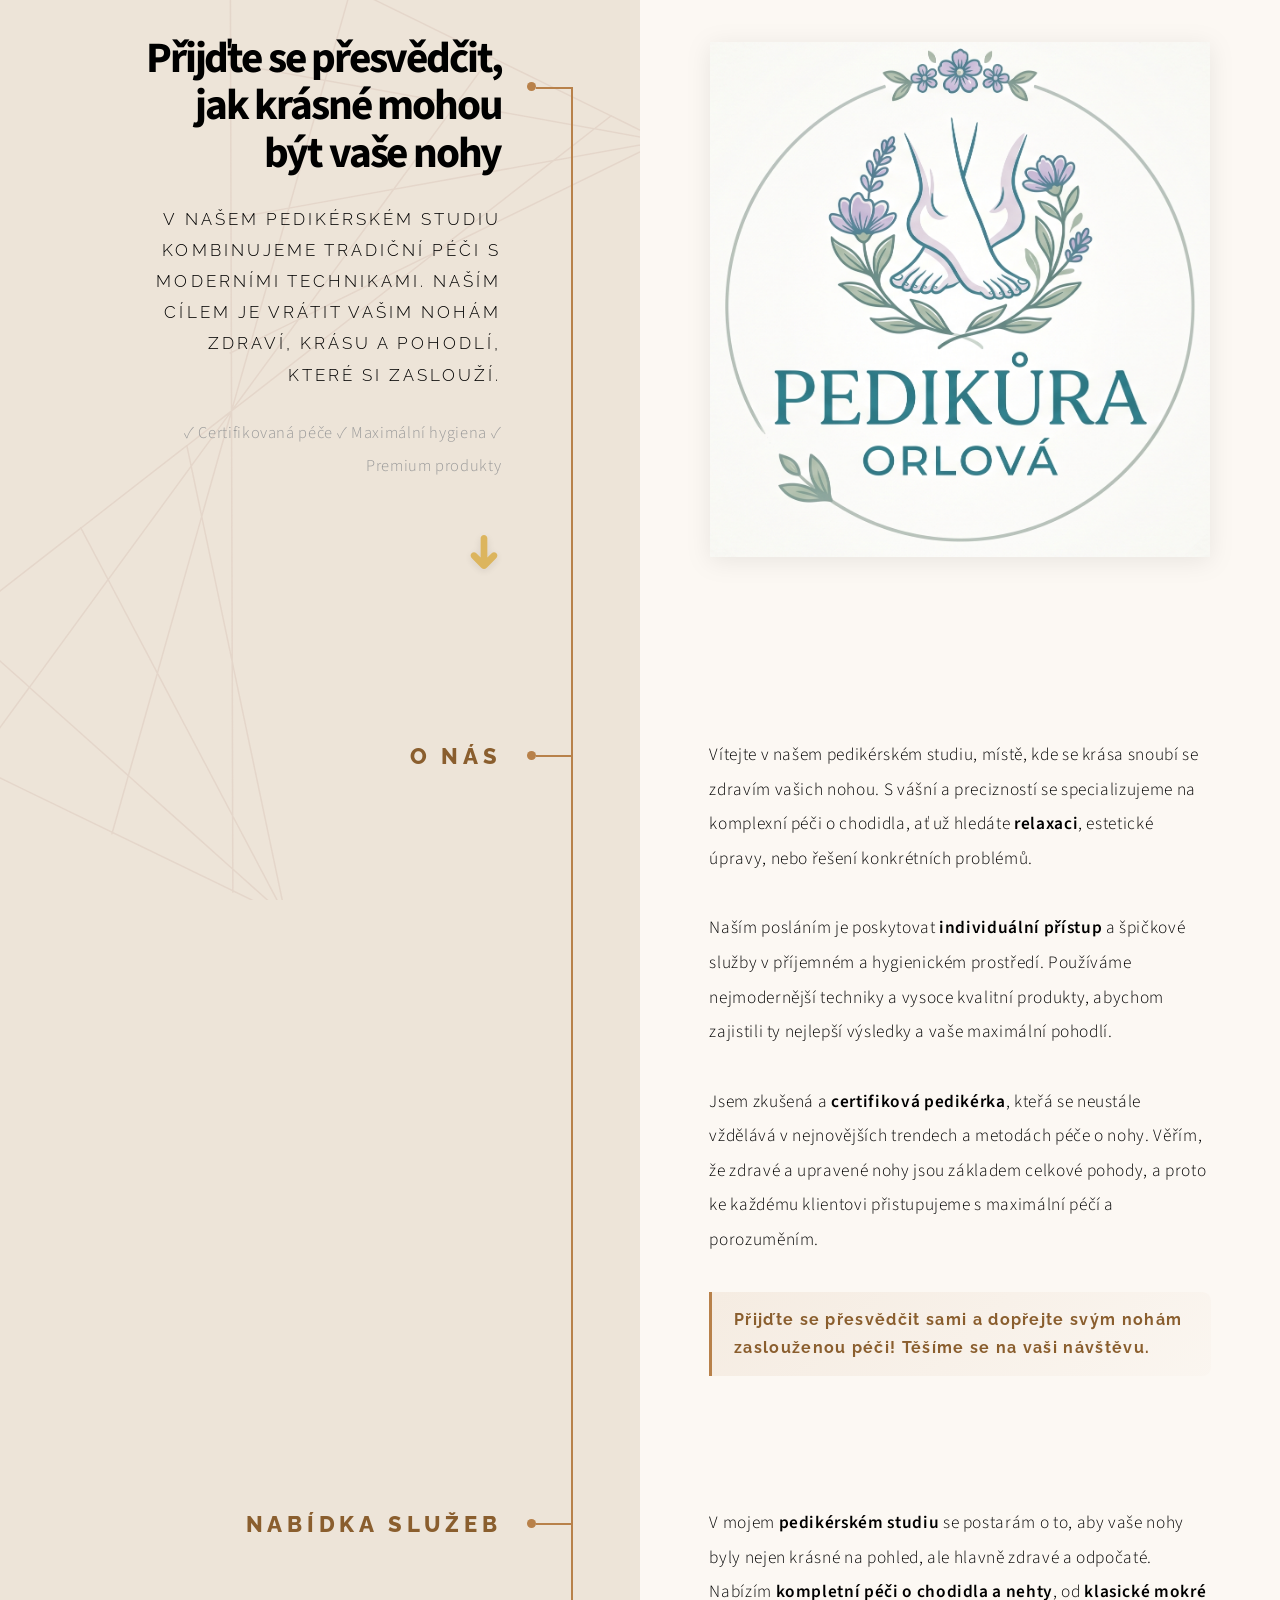
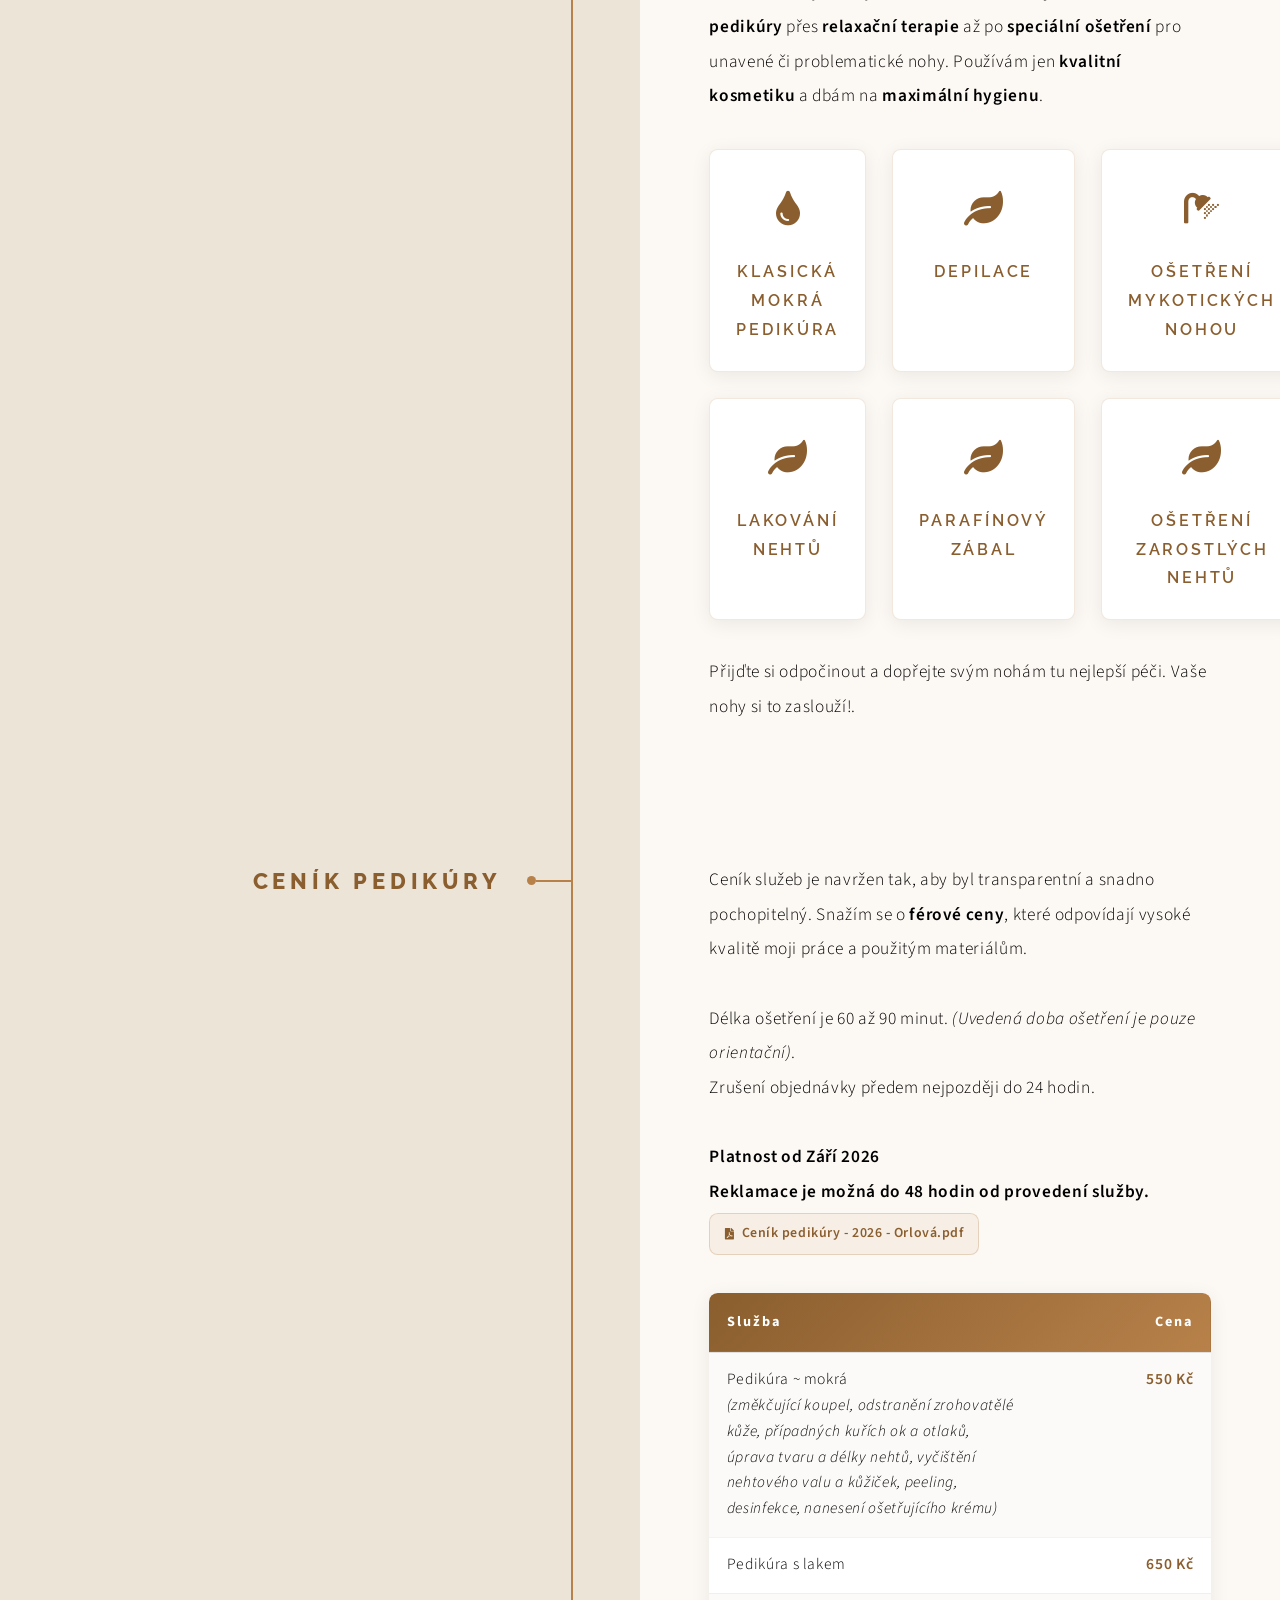
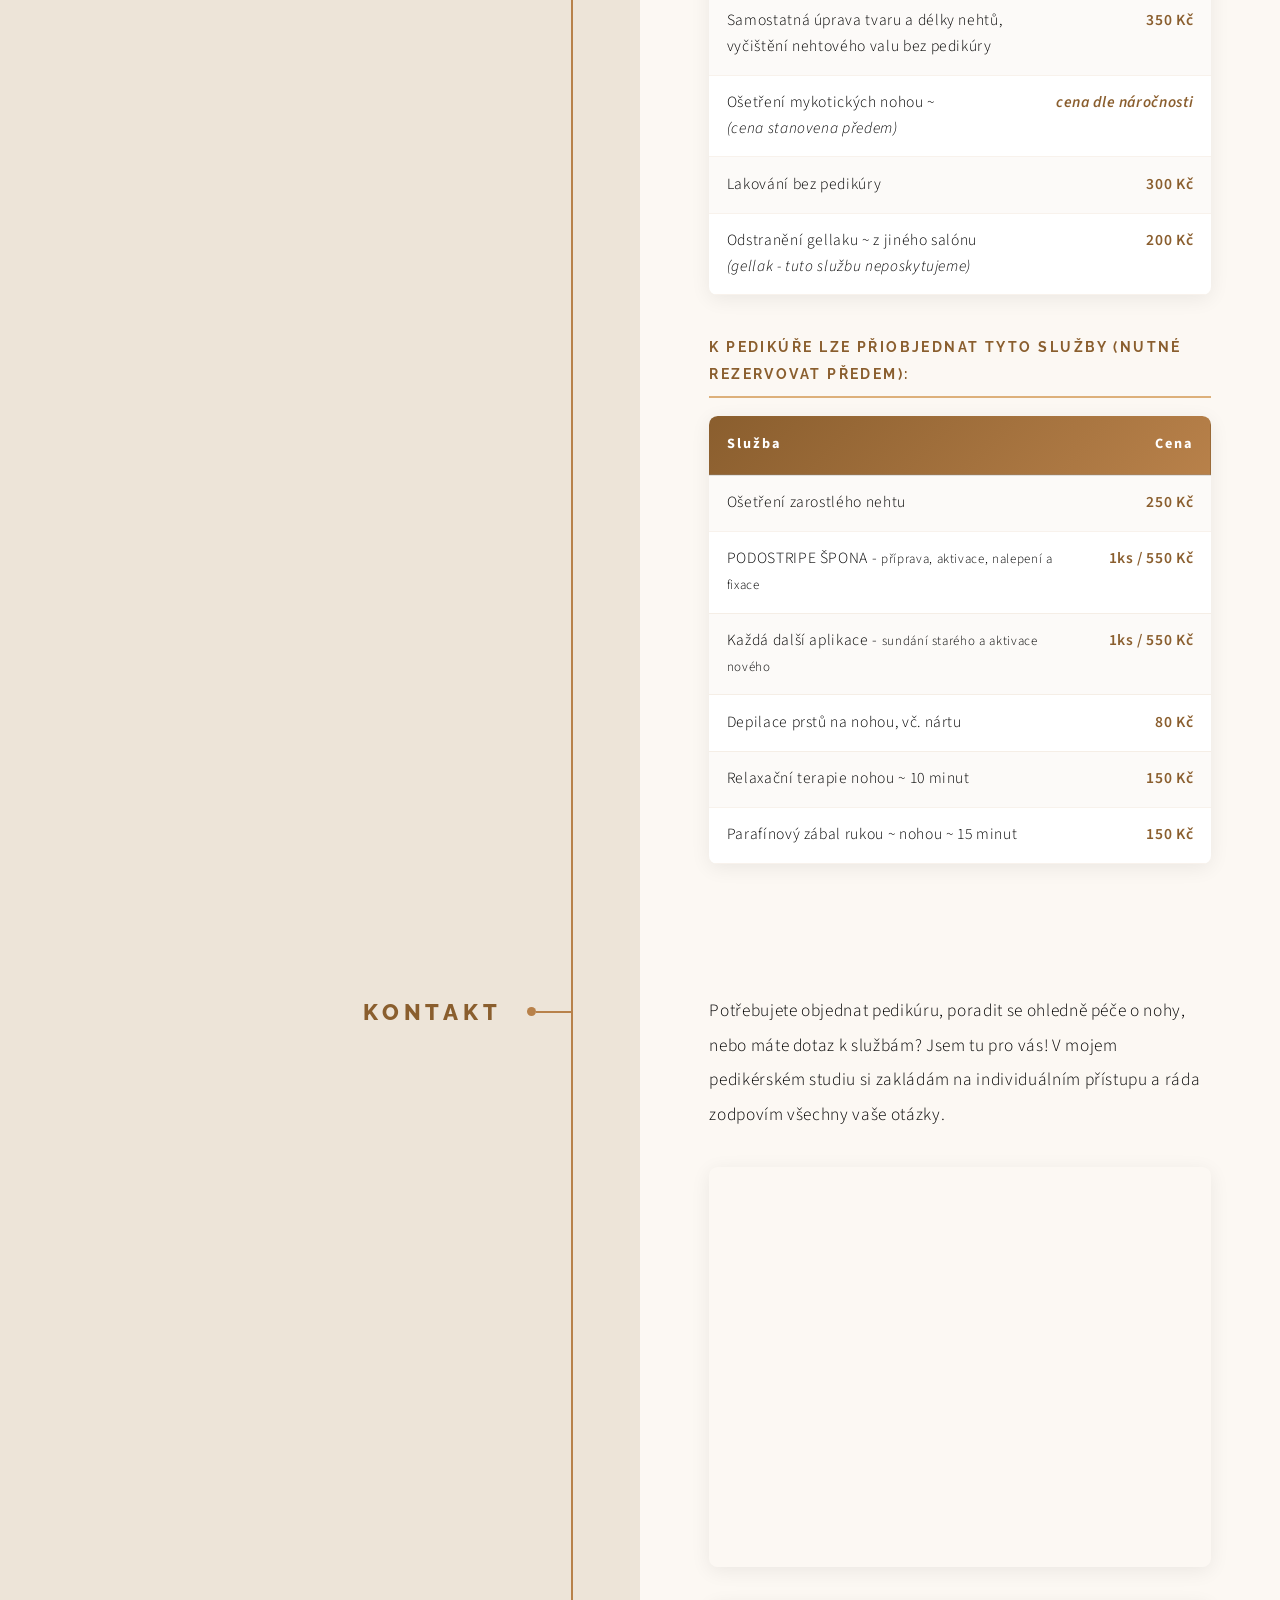
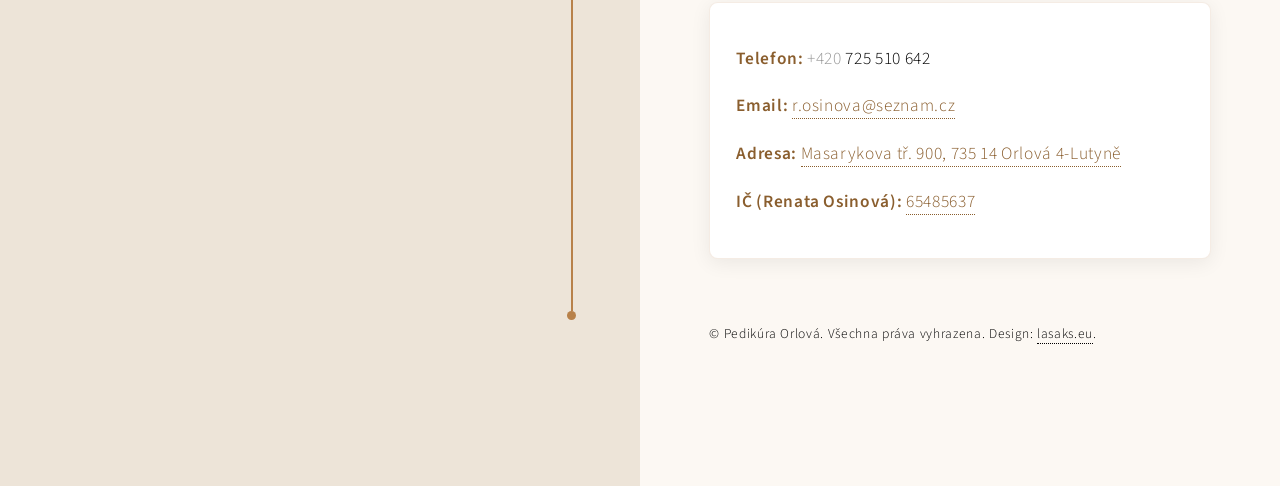
==== commit 69719386: "PDF updated" ====
--- a/index.html
+++ b/index.html
@@ -219,7 +219,7 @@
 						</tr>
 						<tr>
 							<td>Pedikúra s lakem</td>
-							<td><b>640 Kč</b></td>
+							<td><b>650 Kč</b></td>
 						</tr>
 						<tr>
 							<td>Samostatná úprava tvaru a délky nehtů, vyčištění nehtového valu bez pedikúry</td>
@@ -236,14 +236,14 @@
 						</tr>
 						<tr>
 							<td>Lakování bez pedikúry</td>
-							<td><b>200 Kč</b></td>
+							<td><b>300 Kč</b></td>
 						</tr>
 						<tr>
 							<td>
 								Odstranění  gellaku  ~ z jiného salónu<br />
 								<i>(gellak - tuto službu neposkytujeme)</i>
 							</td>
-							<td><b>150 Kč</b></td>
+							<td><b>200 Kč</b></td>
 						</tr>
 					</tbody>
 				</table>
@@ -276,16 +276,10 @@
 							</td>
 							<td><b>1ks / 550 Kč</b></td>
 						</tr>
-
-
 						<tr>
 							<td>Depilace prstů na nohou, vč. nártu</td>
 							<td><b>80 Kč</b></td>
-						</tr>
-						<tr>
-							<td>Depilace lýtek / + kolen</td>
-							<td><b>350 Kč / 400 Kč</b></td>
-						</tr>
+						</tr>				
 						<tr>
 							<td>Relaxační terapie nohou ~ 10 minut</td>
 							<td><b>150 Kč</b></td>
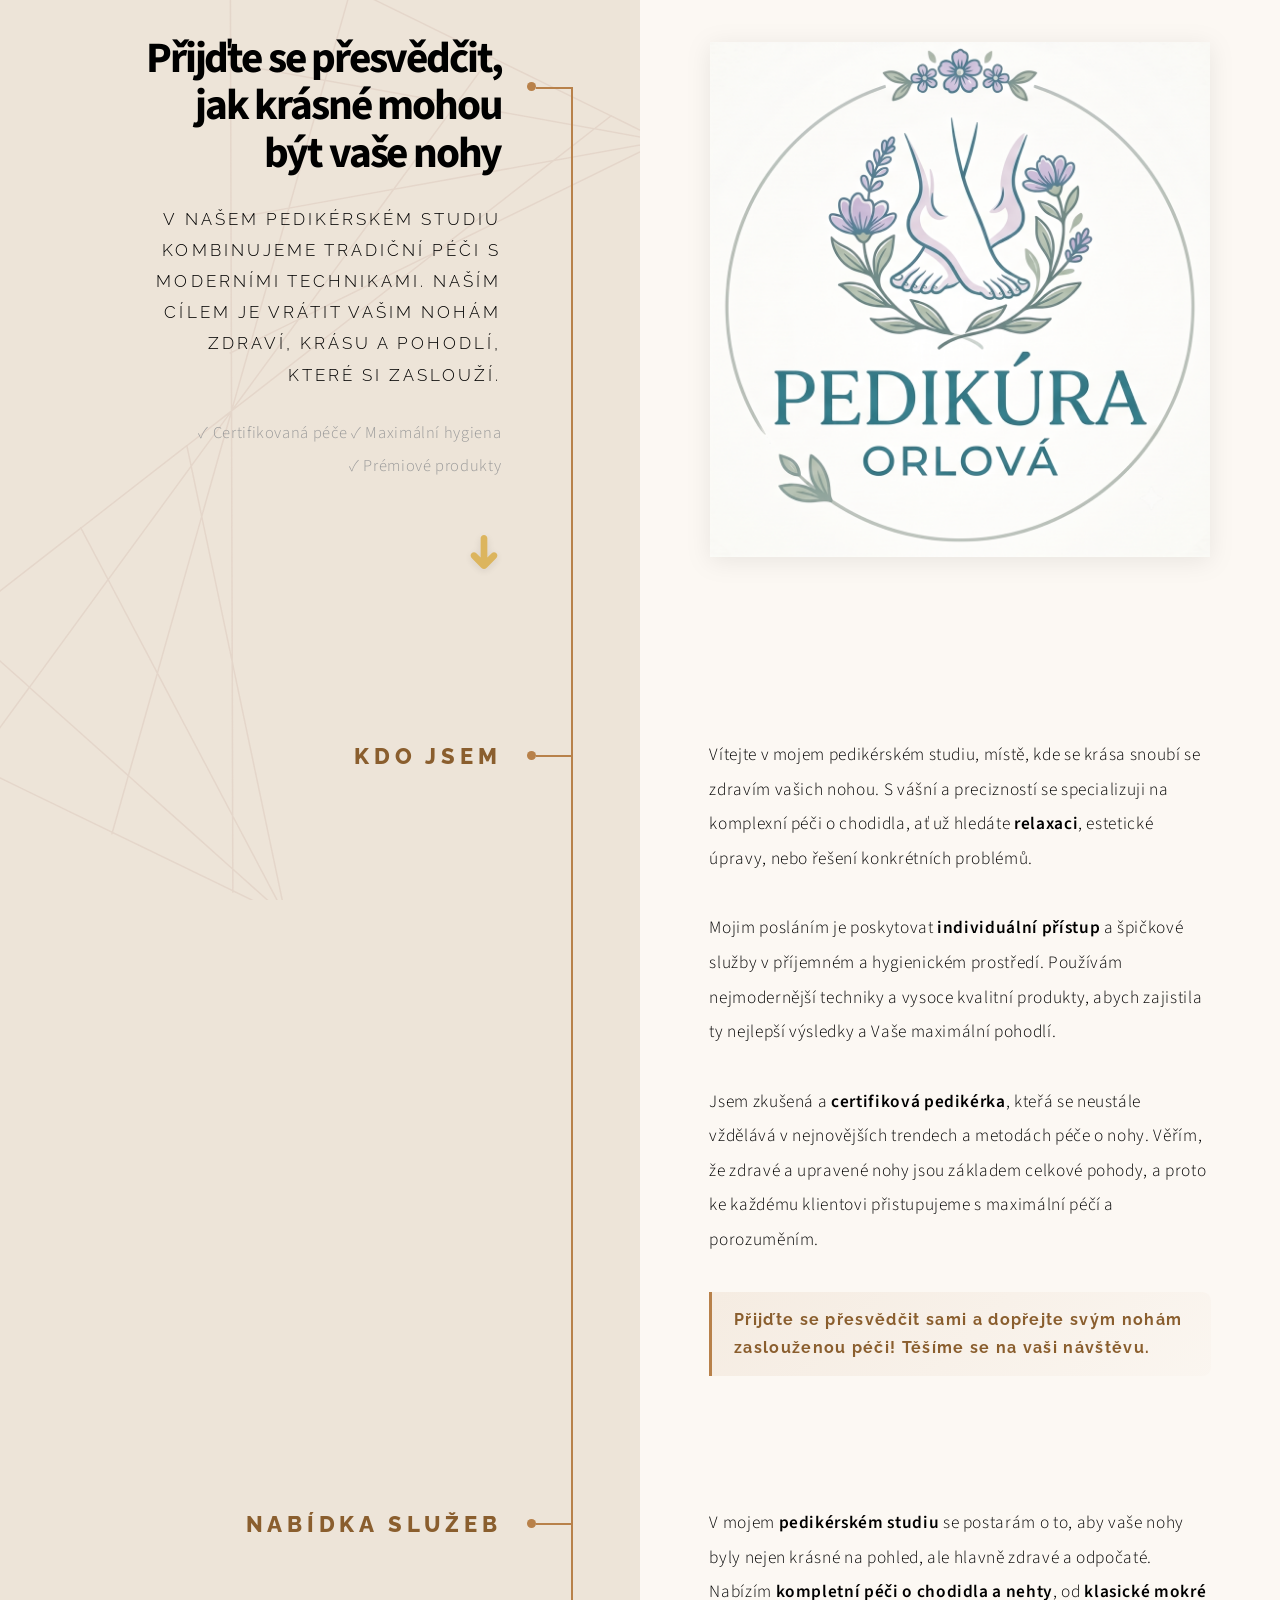
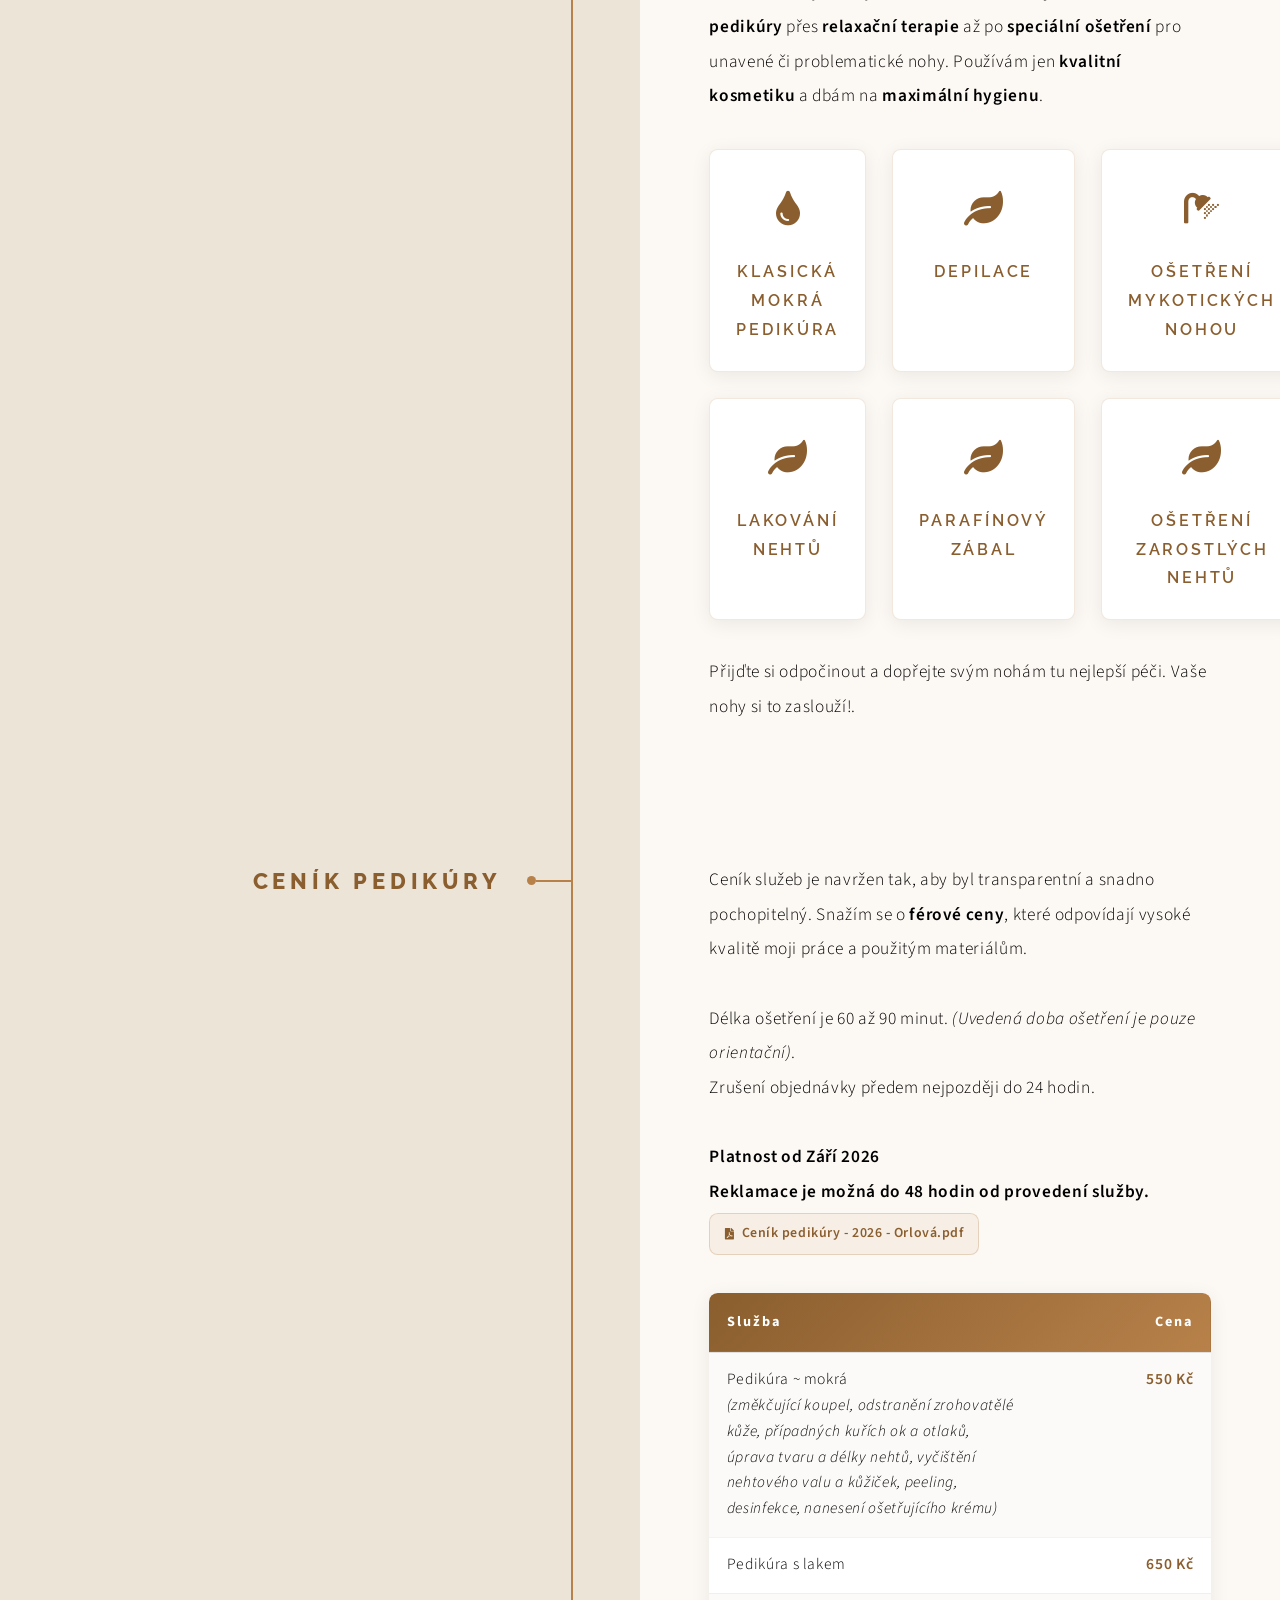
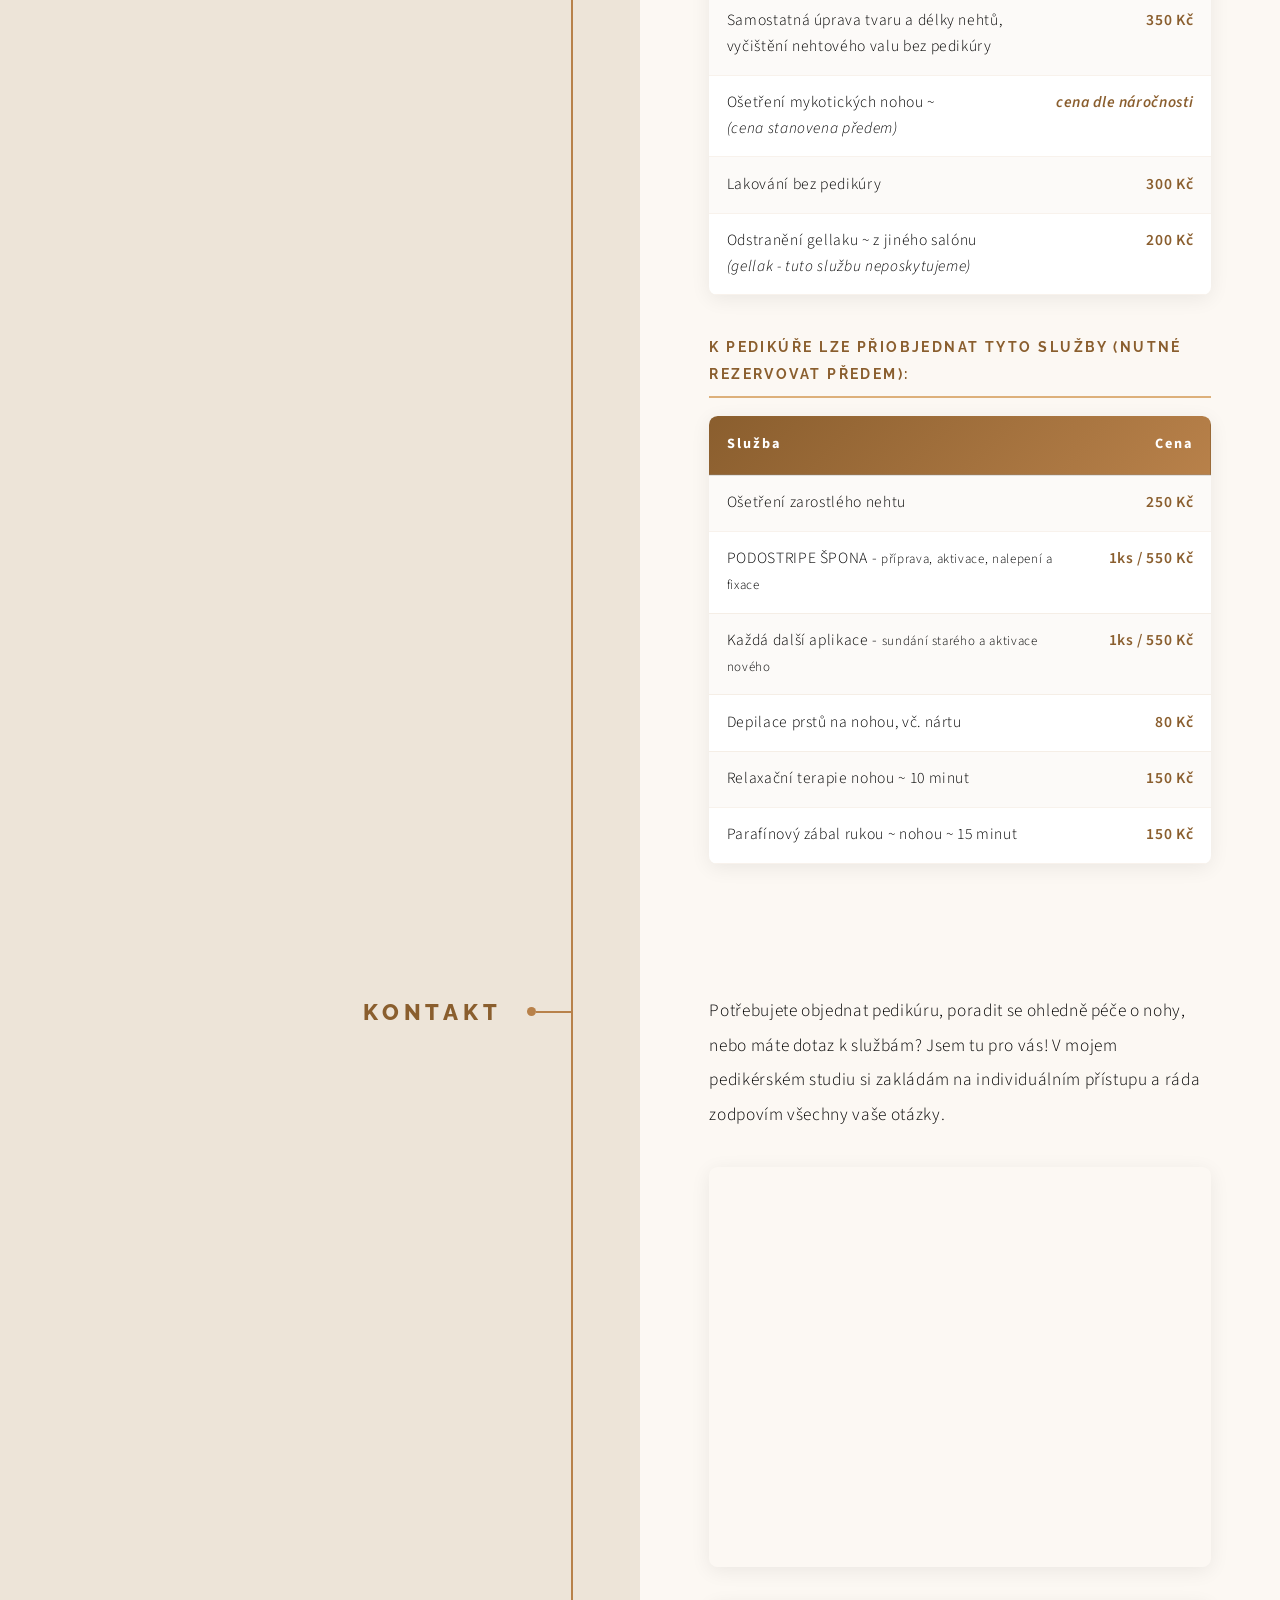
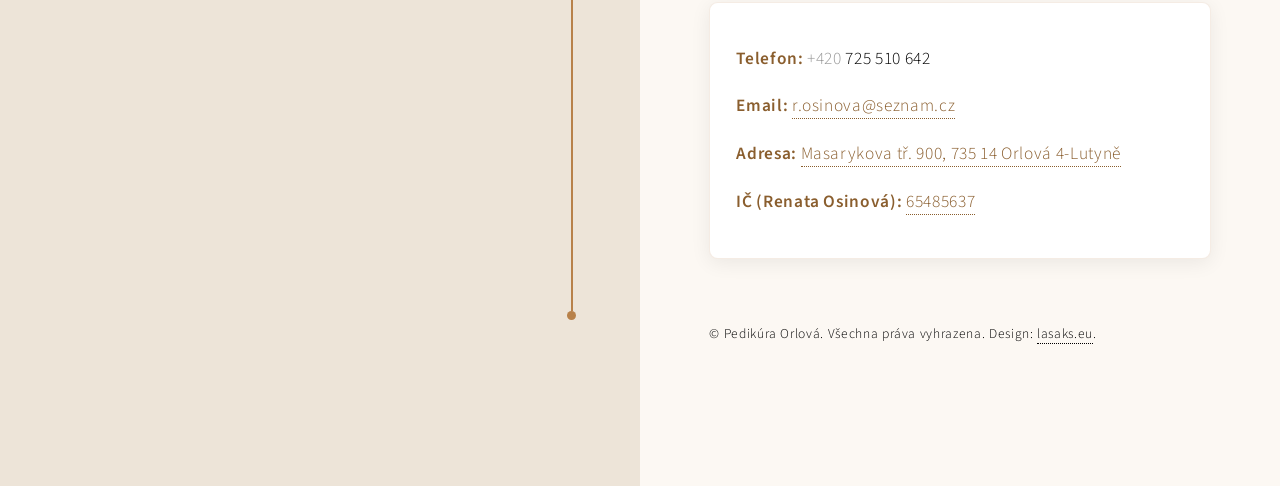
==== commit 5a9848bc: "redirect index, page text update" ====
--- a/index.html
+++ b/index.html
@@ -49,7 +49,7 @@
 				<div class="intro-text">
 					<h1 style="font-size: 2.5rem; margin-bottom: 1.5rem; text-transform: none; font-weight: 700;">Přijďte se přesvědčit, jak krásné mohou být vaše nohy</h1>
 					<p style="font-size: 1rem; margin-bottom: 1.5rem; line-height: 1.8;">V našem pedikérském studiu kombinujeme tradiční péči s moderními technikami. Naším cílem je vrátit vašim nohám zdraví, krásu a pohodlí, které si zaslouží.</p>
-					<p style="font-size: 0.95rem; color: #999;">✓ Certifikovaná péče  ✓ Maximální hygiena  ✓ Premium produkty</p>
+					<p style="font-size: 0.95rem; color: #999;">✓ Certifikovaná péče  ✓ Maximální hygiena <br /> ✓ Prémiové produkty</p>
 				</div>
 				<ul class="actions">
 					<li><a href="#first" class="arrow scrolly"><span class="label">Next</span></a></li>
@@ -57,7 +57,7 @@
 			</header>
 			<div class="content">
 				<div class="intro-logo-gradient">
-					<img src="assets/pedikura-orlova.png" alt="Pedikúra Orlová" class="intro-logo" />
+					<img src="assets/pedikura-orlova-smaller.png" alt="Pedikúra Orlová" class="intro-logo" />
 				</div>
 			</div>
 		</section>
@@ -65,14 +65,14 @@
 		<!-- Section -->
 		<section id="first">
 			<header>
-				<h2>O nás</h2>
+				<h2>Kdo jsem</h2>
 			</header>
 			<div class="content">
-				<p>Vítejte v našem pedikérském studiu, místě, kde se krása snoubí se zdravím vašich nohou. S vášní a
-					precizností se specializujeme na komplexní péči o chodidla, ať už hledáte <b>relaxaci</b>, estetické úpravy, nebo řešení
+				<p>Vítejte v mojem pedikérském studiu, místě, kde se krása snoubí se zdravím vašich nohou. S vášní a
+					precizností se specializuji na komplexní péči o chodidla, ať už hledáte <b>relaxaci</b>, estetické úpravy, nebo řešení
 					konkrétních problémů.</p>
-				<p>Naším posláním je poskytovat <b>individuální přístup</b> a špičkové služby v příjemném a hygienickém
-					prostředí. Používáme nejmodernější techniky a vysoce kvalitní produkty, abychom zajistili ty nejlepší výsledky a vaše
+				<p>Mojim posláním je poskytovat <b>individuální přístup</b> a špičkové služby v příjemném a hygienickém
+					prostředí. Používám nejmodernější techniky a vysoce kvalitní produkty, abych zajistila ty nejlepší výsledky a Vaše
 					maximální pohodlí.</p>
 				<p>Jsem zkušená a <b>certifiková pedikérka</b>, kteřá se neustále vždělává v nejnovějších trendech a
 					metodách péče o nohy. Věřím, že zdravé a upravené nohy jsou základem celkové pohody, a proto ke každému
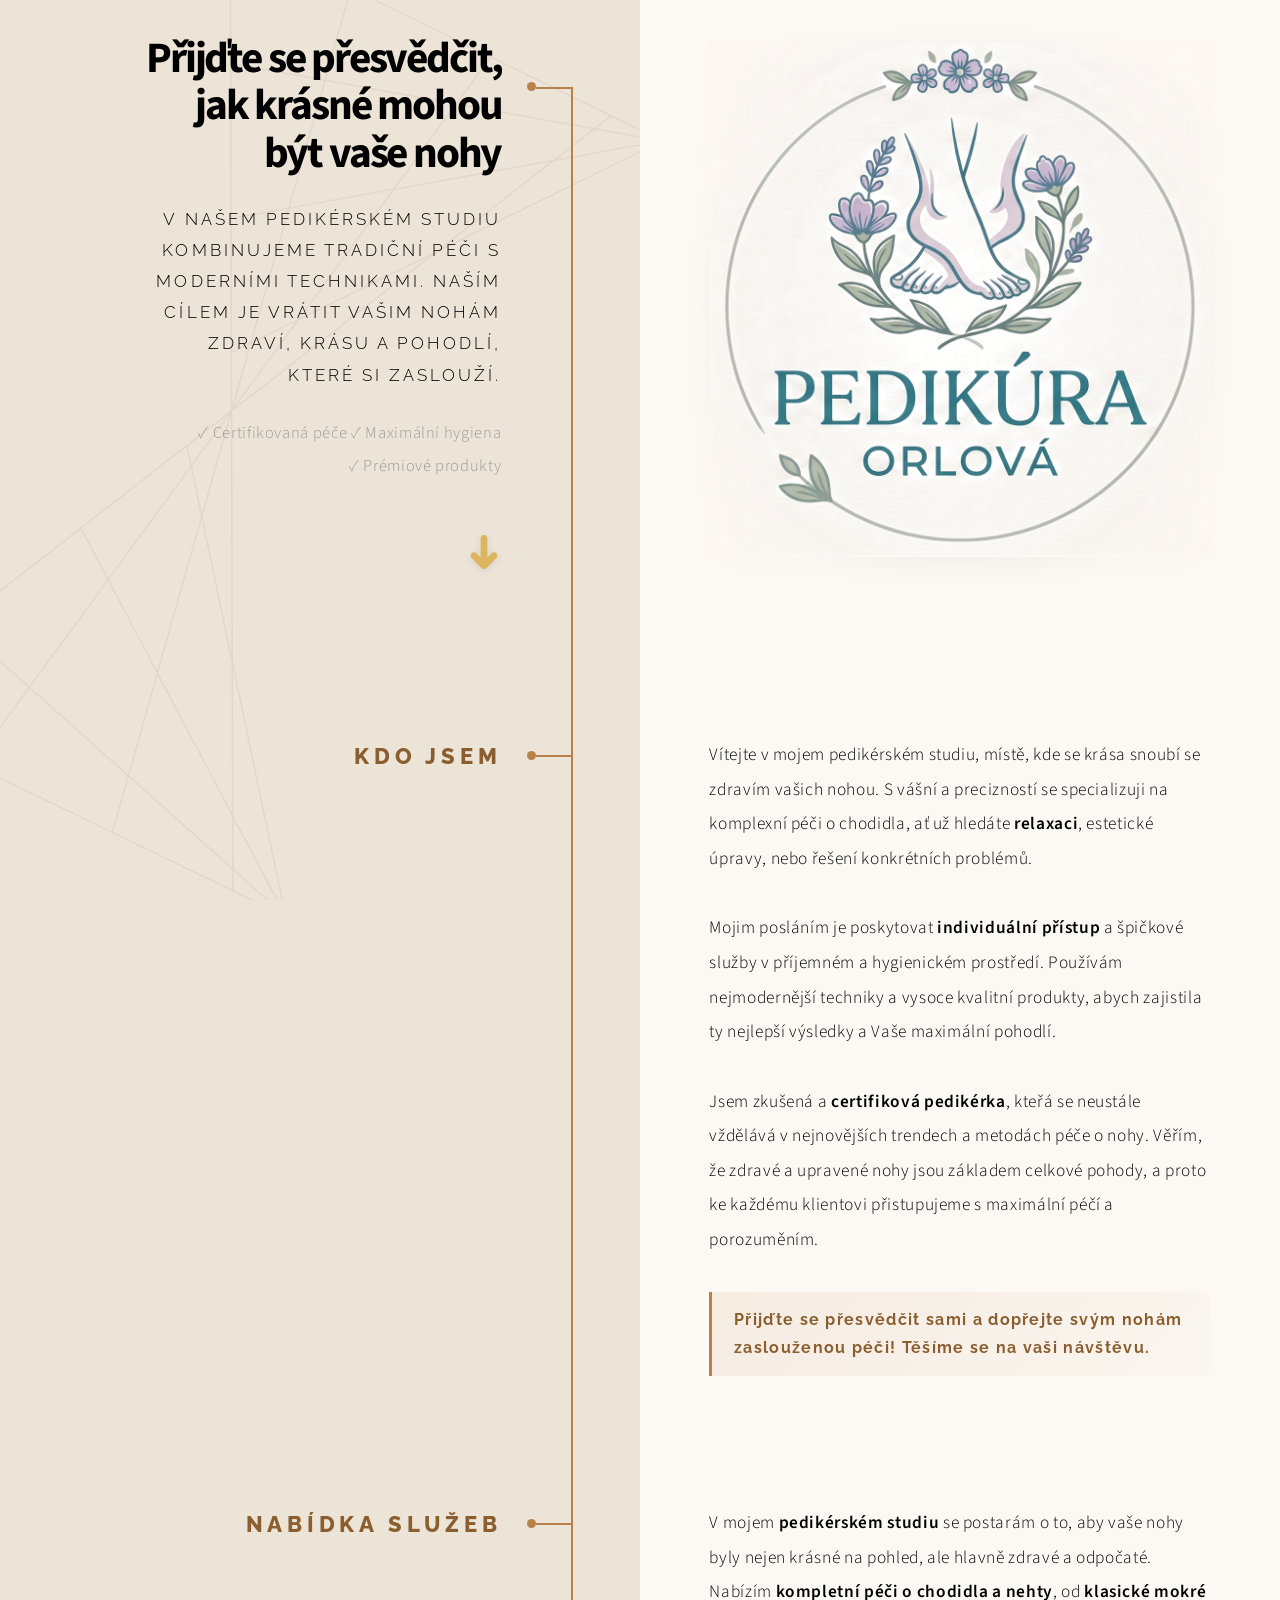
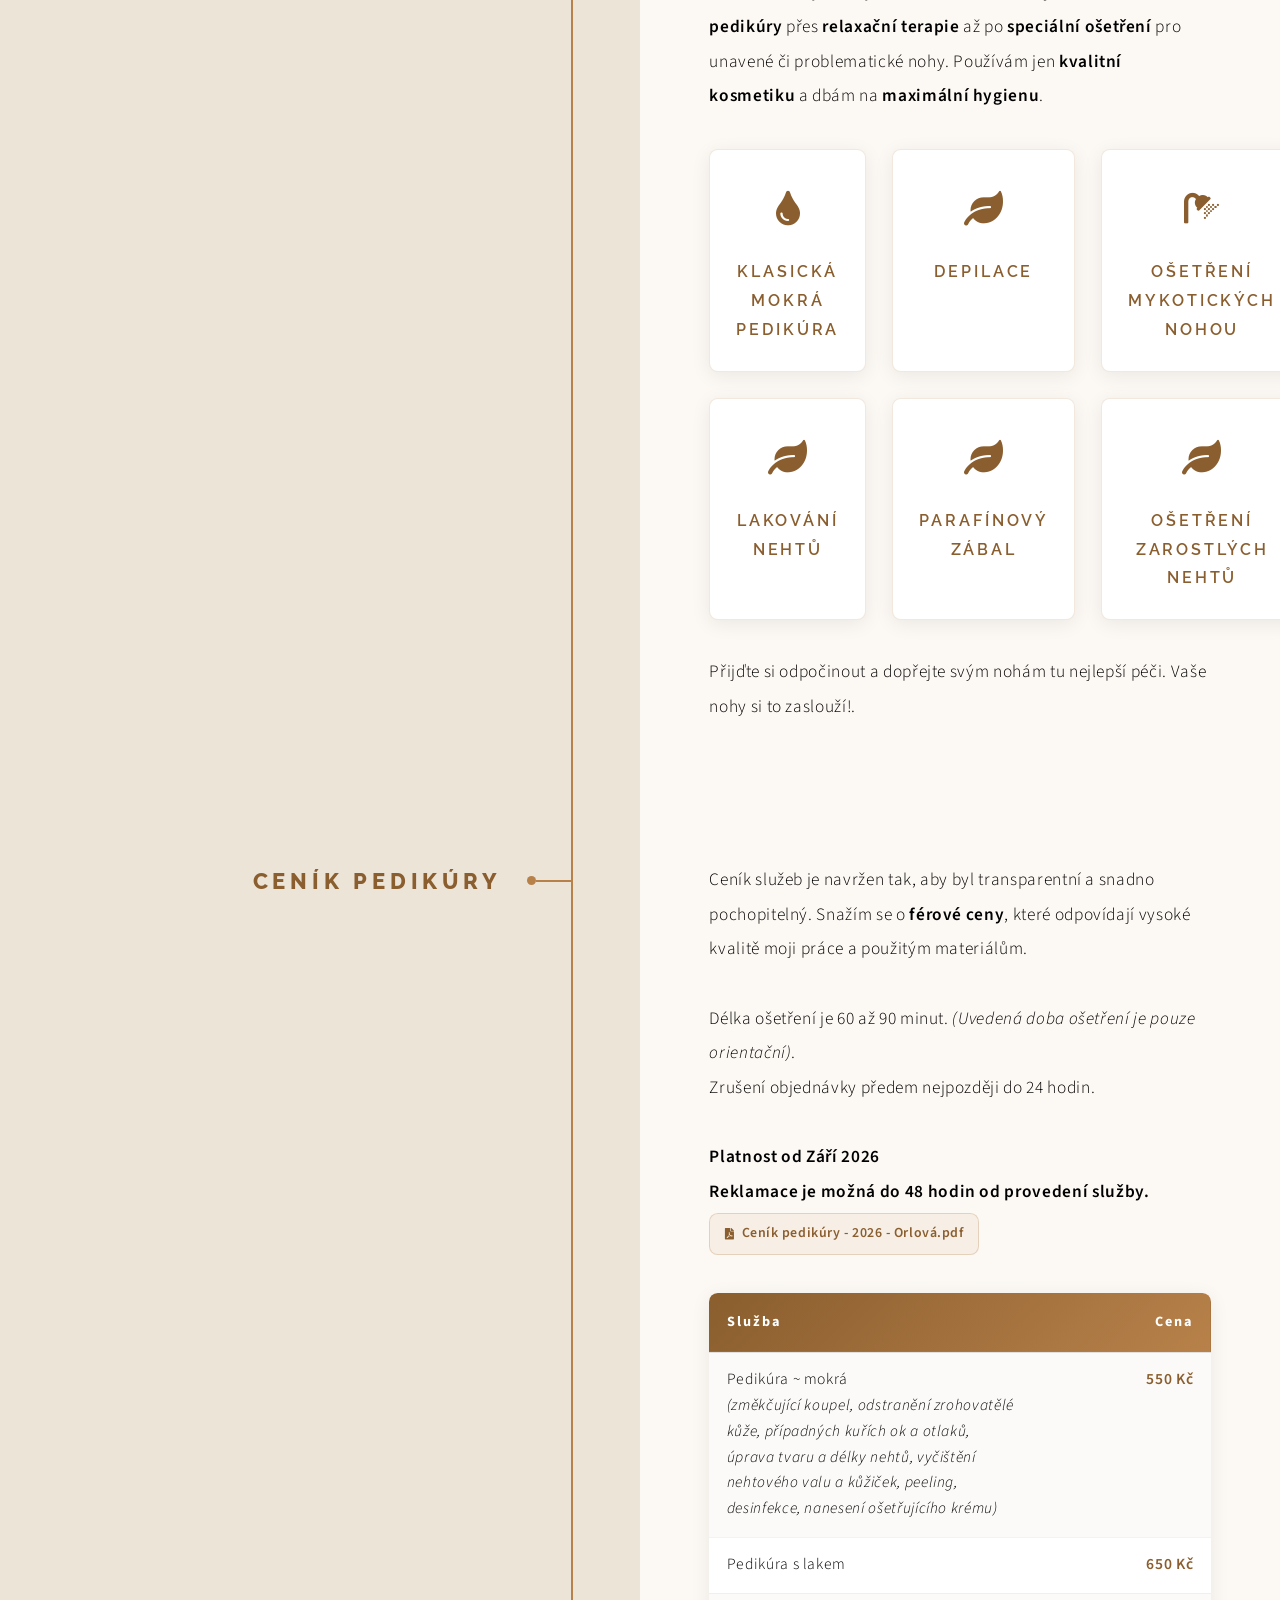
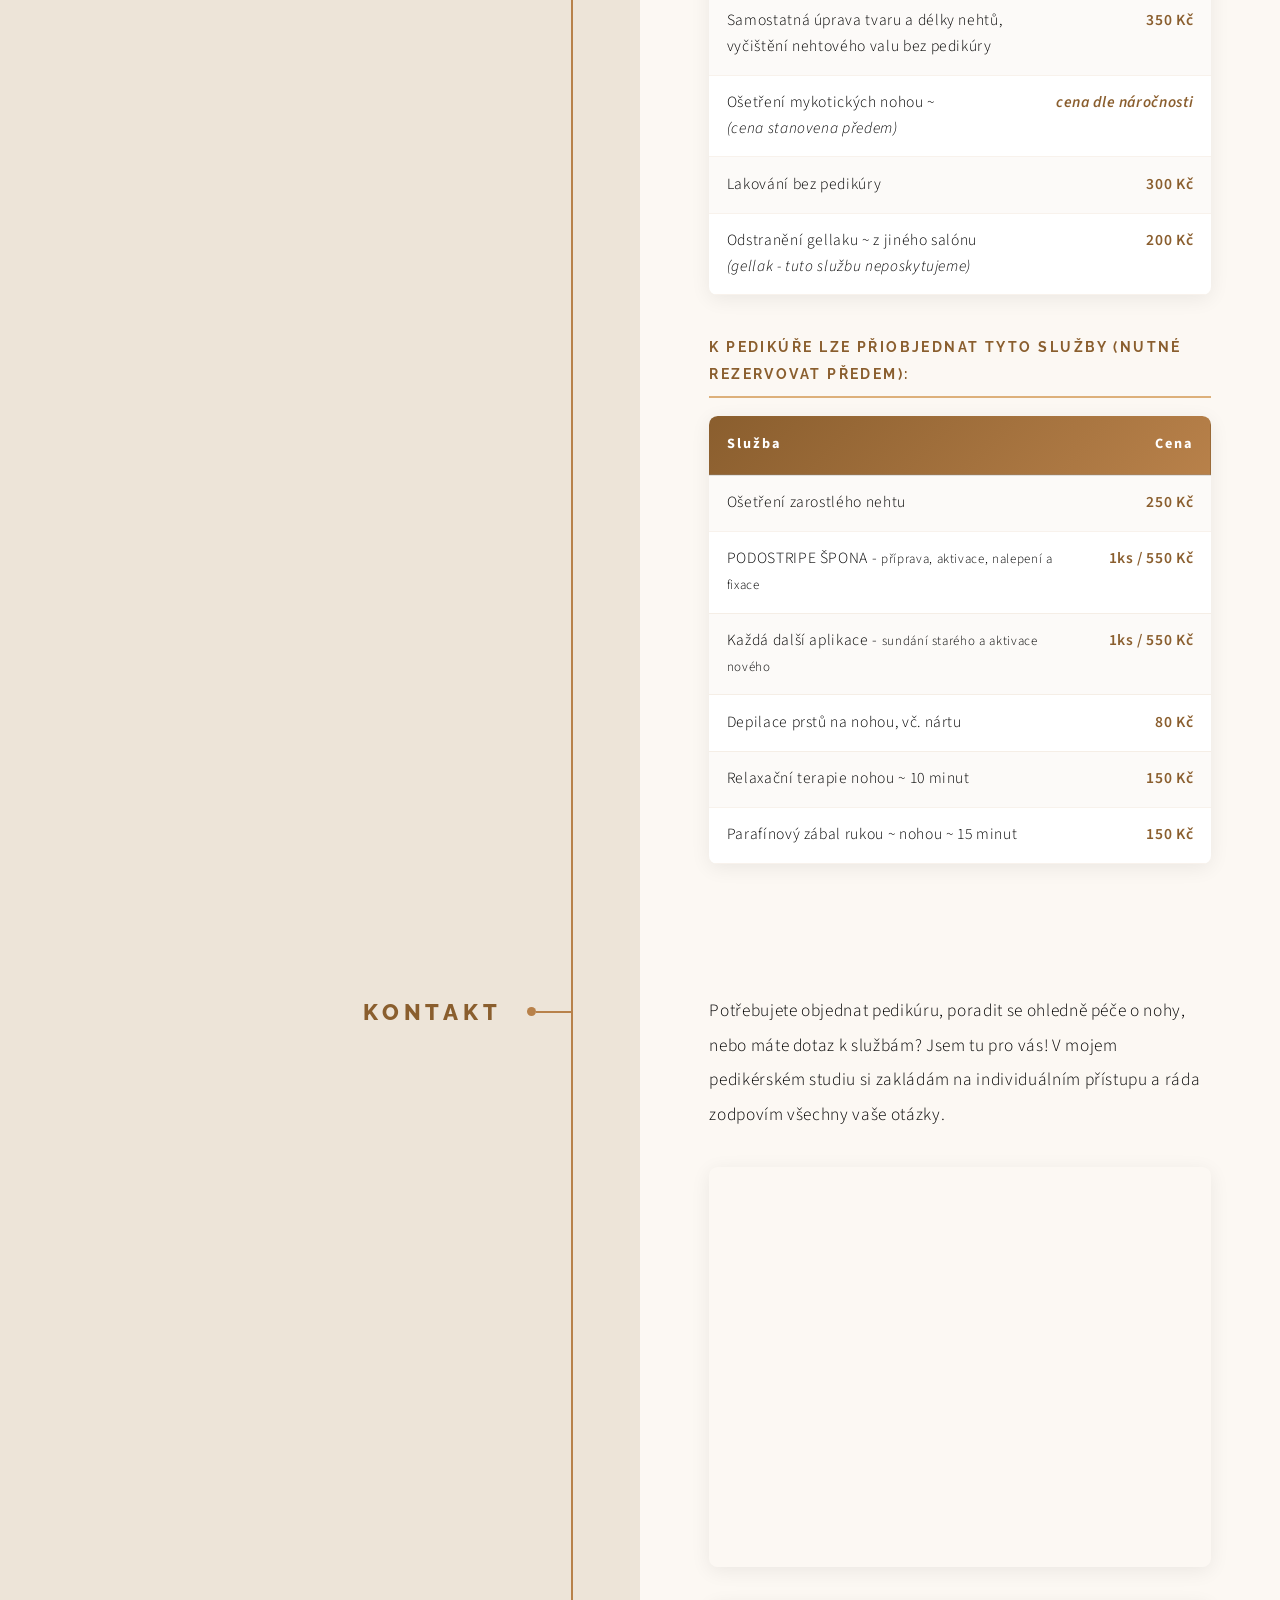
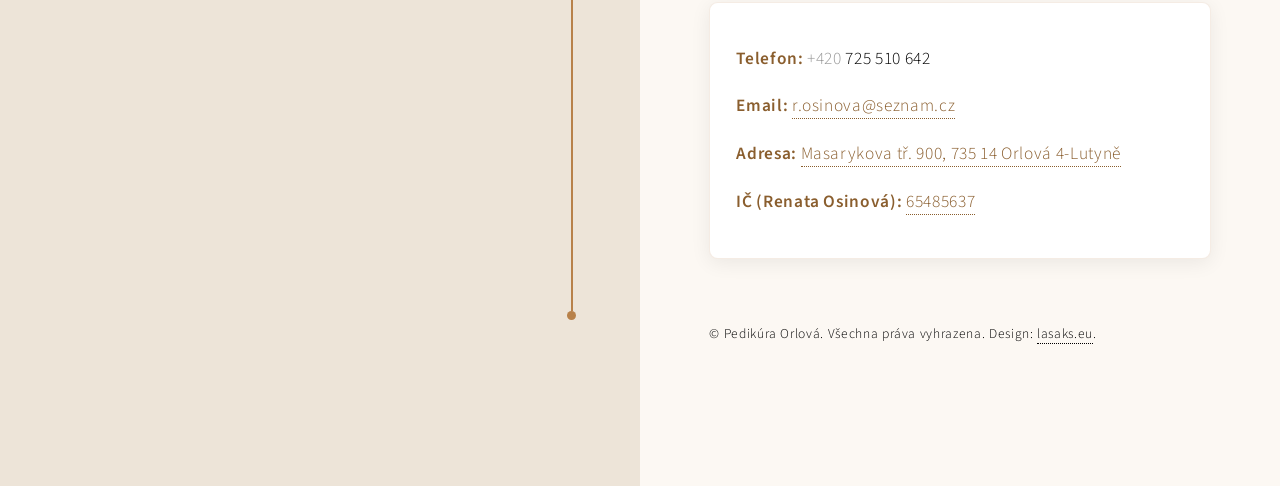
==== commit dc6226c5: "google tag" ====
--- a/index.html
+++ b/index.html
@@ -4,15 +4,16 @@
 
 <head>
 
-	<!-- Google tag (gtag.js) -->
-	<script async src="https://www.googletagmanager.com/gtag/js?id=G-8KTMNC8V80"></script>
+	<!-- NEW: Google tag (gtag.js) for PedikuraOrlova.cz -->
+	<script async src="https://www.googletagmanager.com/gtag/js?id=G-HELR4EXHHX"></script>
 	<script>
-		window.dataLayer = window.dataLayer || [];
-		function gtag(){dataLayer.push(arguments);}
-		gtag('js', new Date());
-
-		gtag('config', 'G-8KTMNC8V80');
+	window.dataLayer = window.dataLayer || [];
+	function gtag(){dataLayer.push(arguments);}
+	gtag('js', new Date());
+
+	gtag('config', 'G-HELR4EXHHX');
 	</script>
+
 
 	<title>Pedikúra Orlová</title>
 	<meta charset="utf-8" />
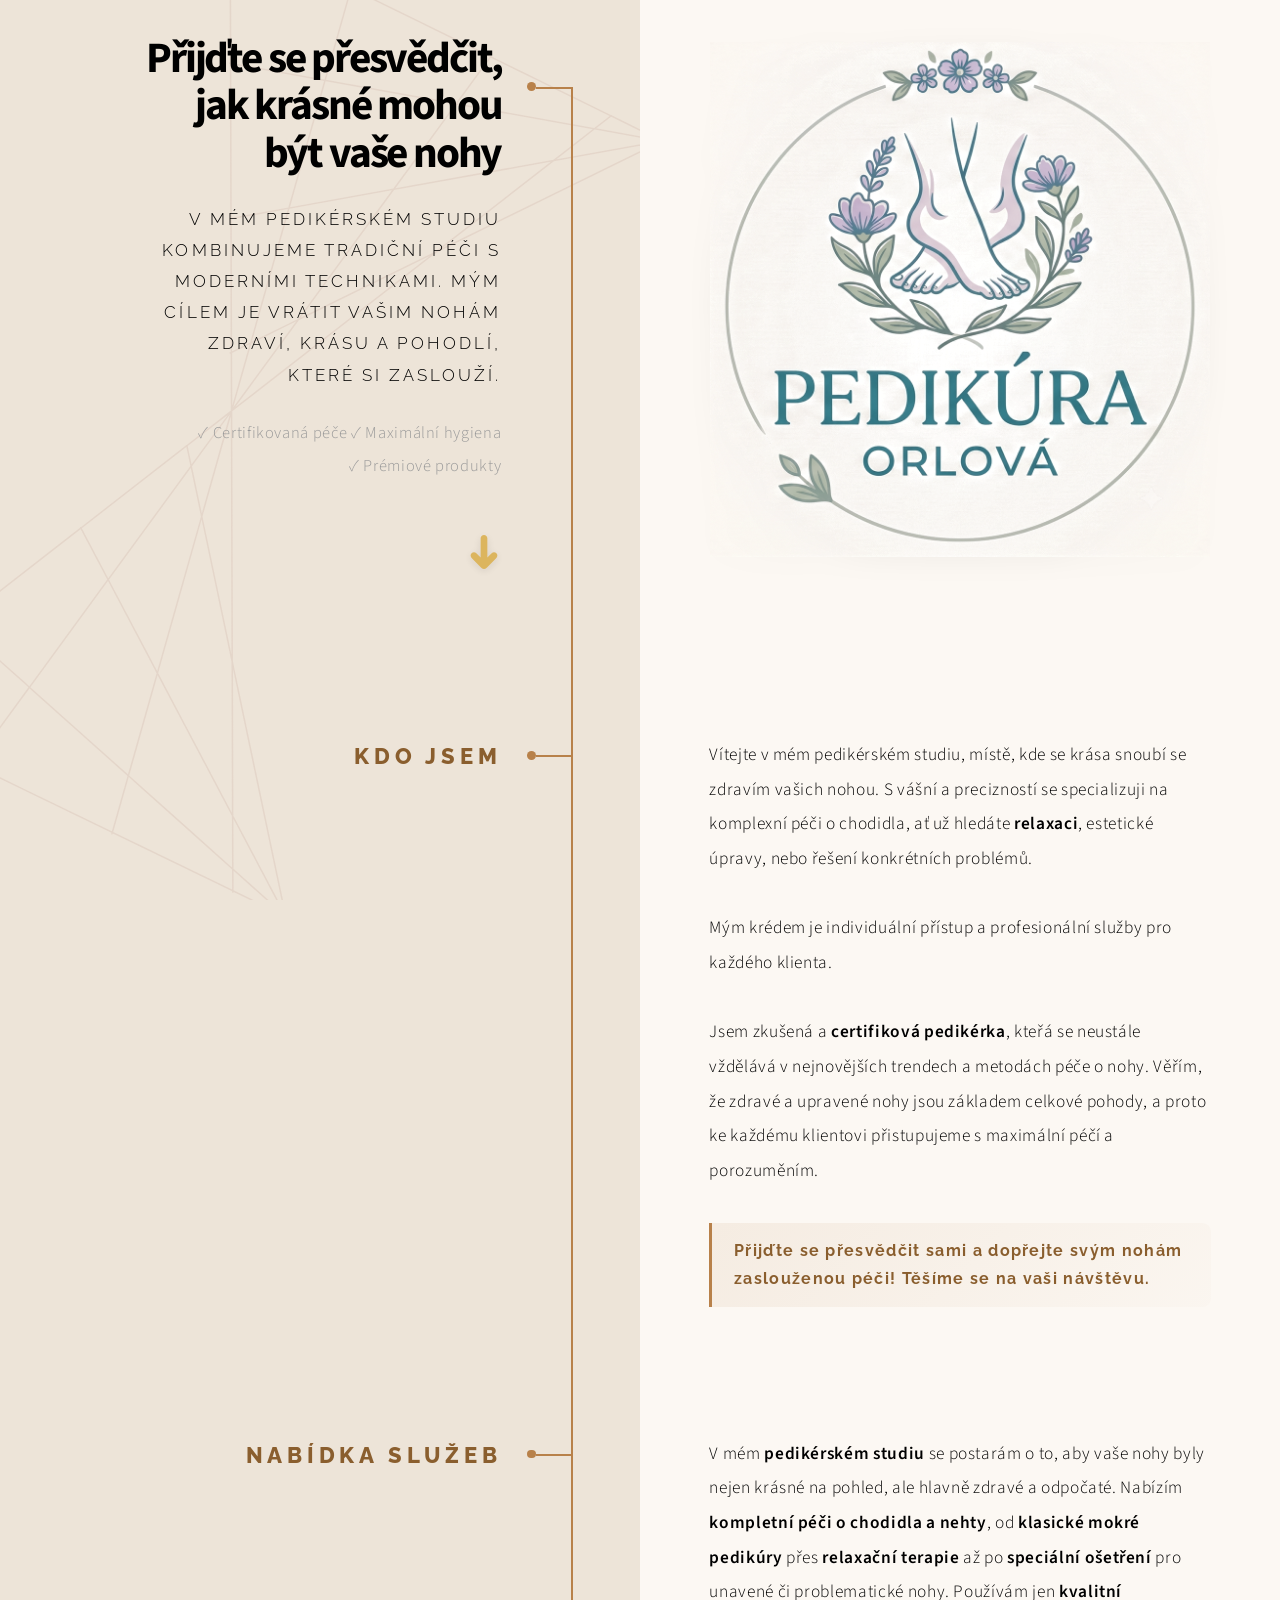
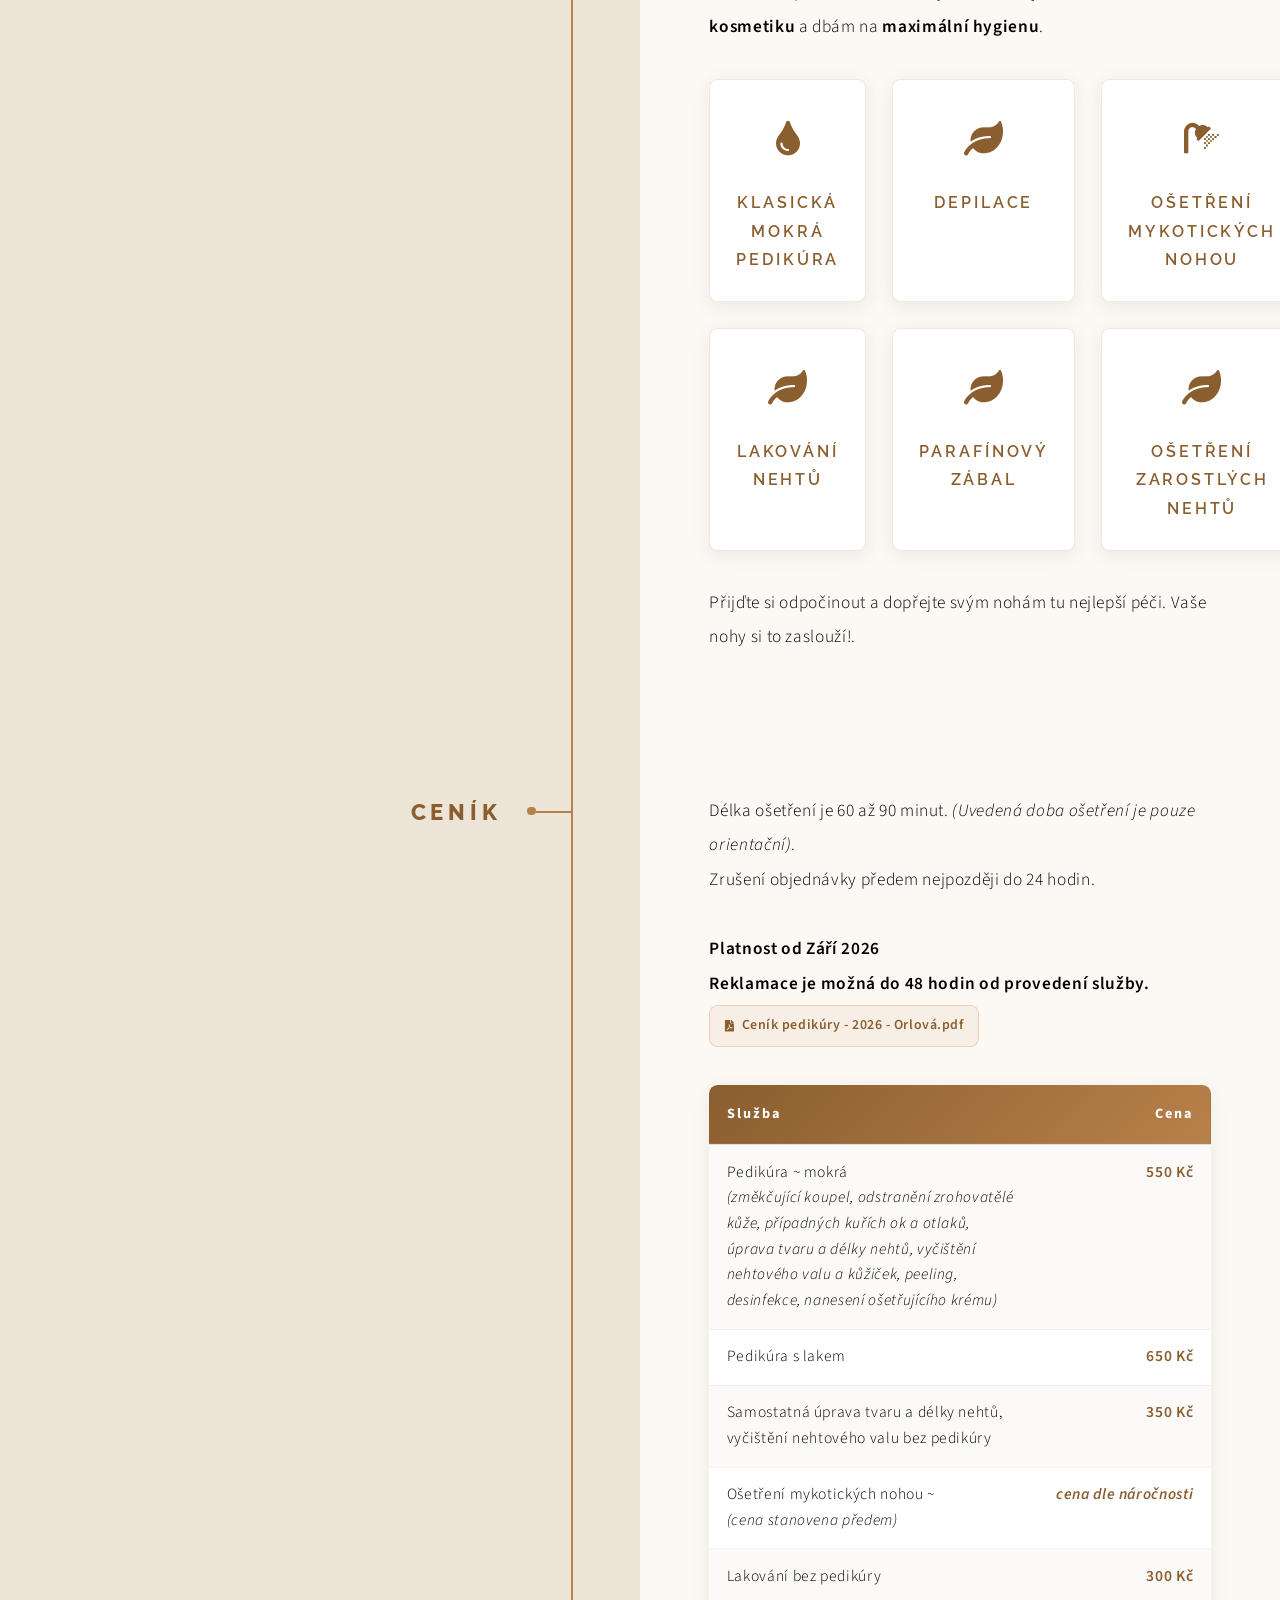
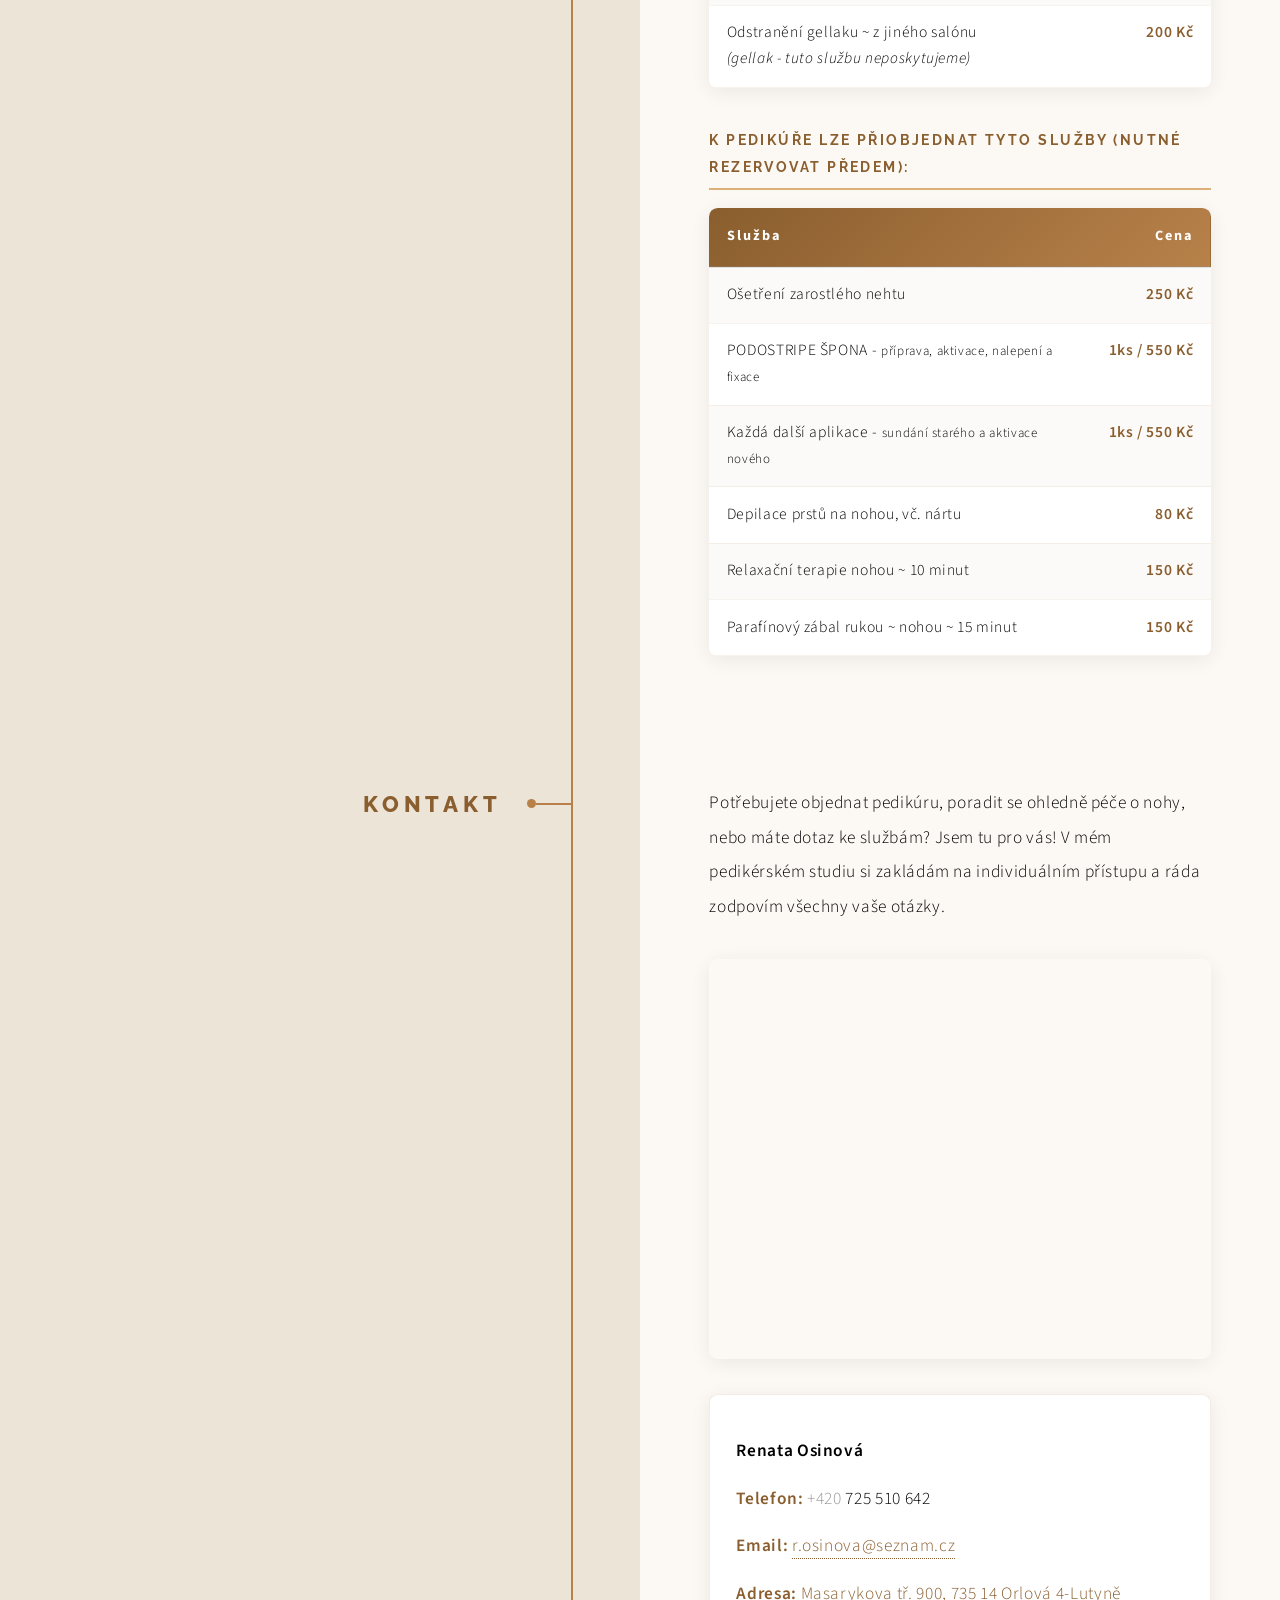
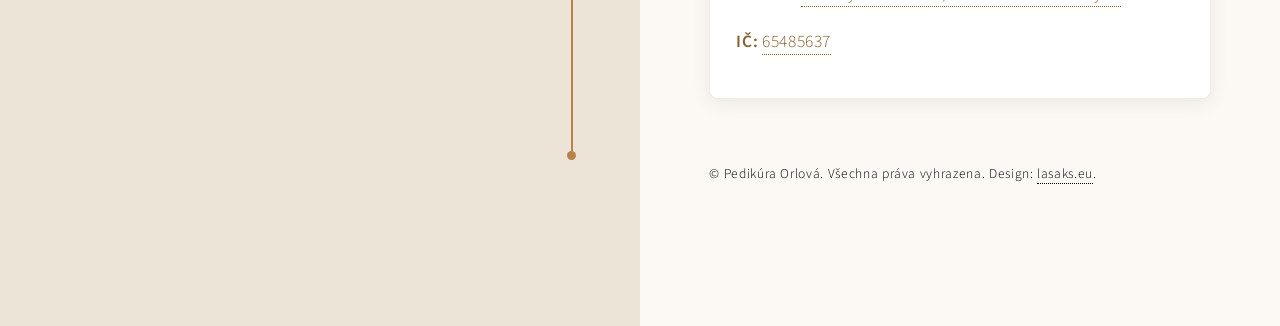
==== commit 4508541e: "shit texts updated" ====
--- a/index.html
+++ b/index.html
@@ -49,7 +49,7 @@
 			<header>
 				<div class="intro-text">
 					<h1 style="font-size: 2.5rem; margin-bottom: 1.5rem; text-transform: none; font-weight: 700;">Přijďte se přesvědčit, jak krásné mohou být vaše nohy</h1>
-					<p style="font-size: 1rem; margin-bottom: 1.5rem; line-height: 1.8;">V našem pedikérském studiu kombinujeme tradiční péči s moderními technikami. Naším cílem je vrátit vašim nohám zdraví, krásu a pohodlí, které si zaslouží.</p>
+					<p style="font-size: 1rem; margin-bottom: 1.5rem; line-height: 1.8;">V mém pedikérském studiu kombinujeme tradiční péči s moderními technikami. Mým cílem je vrátit Vašim nohám zdraví, krásu a pohodlí, které si zaslouží.</p>
 					<p style="font-size: 0.95rem; color: #999;">✓ Certifikovaná péče  ✓ Maximální hygiena <br /> ✓ Prémiové produkty</p>
 				</div>
 				<ul class="actions">
@@ -69,12 +69,10 @@
 				<h2>Kdo jsem</h2>
 			</header>
 			<div class="content">
-				<p>Vítejte v mojem pedikérském studiu, místě, kde se krása snoubí se zdravím vašich nohou. S vášní a
+				<p>Vítejte v mém pedikérském studiu, místě, kde se krása snoubí se zdravím vašich nohou. S vášní a
 					precizností se specializuji na komplexní péči o chodidla, ať už hledáte <b>relaxaci</b>, estetické úpravy, nebo řešení
 					konkrétních problémů.</p>
-				<p>Mojim posláním je poskytovat <b>individuální přístup</b> a špičkové služby v příjemném a hygienickém
-					prostředí. Používám nejmodernější techniky a vysoce kvalitní produkty, abych zajistila ty nejlepší výsledky a Vaše
-					maximální pohodlí.</p>
+				<p>Mým krédem je individuální přístup a profesionální služby pro každého klienta.</p>
 				<p>Jsem zkušená a <b>certifiková pedikérka</b>, kteřá se neustále vždělává v nejnovějších trendech a
 					metodách péče o nohy. Věřím, že zdravé a upravené nohy jsou základem celkové pohody, a proto ke každému
 					klientovi přistupujeme s maximální péčí a porozuměním.</p>
@@ -143,7 +141,7 @@
 			</header>
 			<div class="content">
 				<p>
-					V mojem <b>pedikérském studiu</b> se postarám o to, aby vaše nohy byly nejen krásné na pohled,
+					V mém <b>pedikérském studiu</b> se postarám o to, aby vaše nohy byly nejen krásné na pohled,
 					ale hlavně zdravé a odpočaté. Nabízím <b>kompletní péči o chodidla a nehty</b>,
 					od <b>klasické mokré pedikúry</b> přes <b>relaxační terapie</b> až po <b>speciální ošetření</b> pro unavené
 					či problematické nohy. Používám jen <b>kvalitní kosmetiku</b> a dbám na <b>maximální hygienu</b>.
@@ -181,12 +179,10 @@
 		<!-- Section -->
 		<section>
 			<header>
-				<h2>Ceník pedikúry</h2>
+				<h2>Ceník</h2>
 			</header>
 			<div class="content">
-				<p>Ceník služeb je navržen tak, aby byl transparentní a snadno pochopitelný.
-					Snažím se o <b>férové ceny</b>, které odpovídají vysoké kvalitě moji práce a použitým materiálům.
-					<br /><br />
+				<p>
 					Délka ošetření je 60 až 90 minut. <i>(Uvedená doba ošetření je pouze orientační)</i>.<br />
 					Zrušení objednávky předem nejpozději do 24 hodin.
 					<br /><br />
@@ -584,16 +580,17 @@
 				<h2>Kontakt</h2>
 			</header>
 			<div class="content">
-				<p>Potřebujete objednat pedikúru, poradit se ohledně péče o nohy, nebo máte dotaz k službám? Jsem tu pro
-					vás! V mojem pedikérském
+				<p>Potřebujete objednat pedikúru, poradit se ohledně péče o nohy, nebo máte dotaz ke službám? Jsem tu pro
+					vás! V mém pedikérském
 					studiu si zakládám na individuálním přístupu a ráda zodpovím všechny vaše otázky.</p>
 				<iframe style="border:none" src="https://mapy.com/s/hobatodona" width="100%" height="400"
 					frameborder="0"></iframe>
 				<div class="contact-info">
+					<p><b>Renata Osinová</b></p>
 					<p><strong>Telefon:</strong> <span style="color: #999">+420</span> 725 510 642</p>
 					<p><strong>Email:</strong> <a href="mailto:r.osinova@seznam.cz">r.osinova@seznam.cz</a></p>
 					<p><strong>Adresa:</strong> <a href="https://mapy.com/s/jobaluzafu" target="_blank">Masarykova tř. 900, 735 14 Orlová 4-Lutyně</a></p>
-					<p><strong>IČ (Renata Osinová):</strong> <a href="https://www.mesec.cz/rejstrik-firem/firma-renata-osinova-65485637" target="_blank">65485637</a></p>
+					<p><strong>IČ:</strong> <a href="https://www.mesec.cz/rejstrik-firem/firma-renata-osinova-65485637" target="_blank">65485637</a></p>
 				</div>
 			</div>
 		</section>
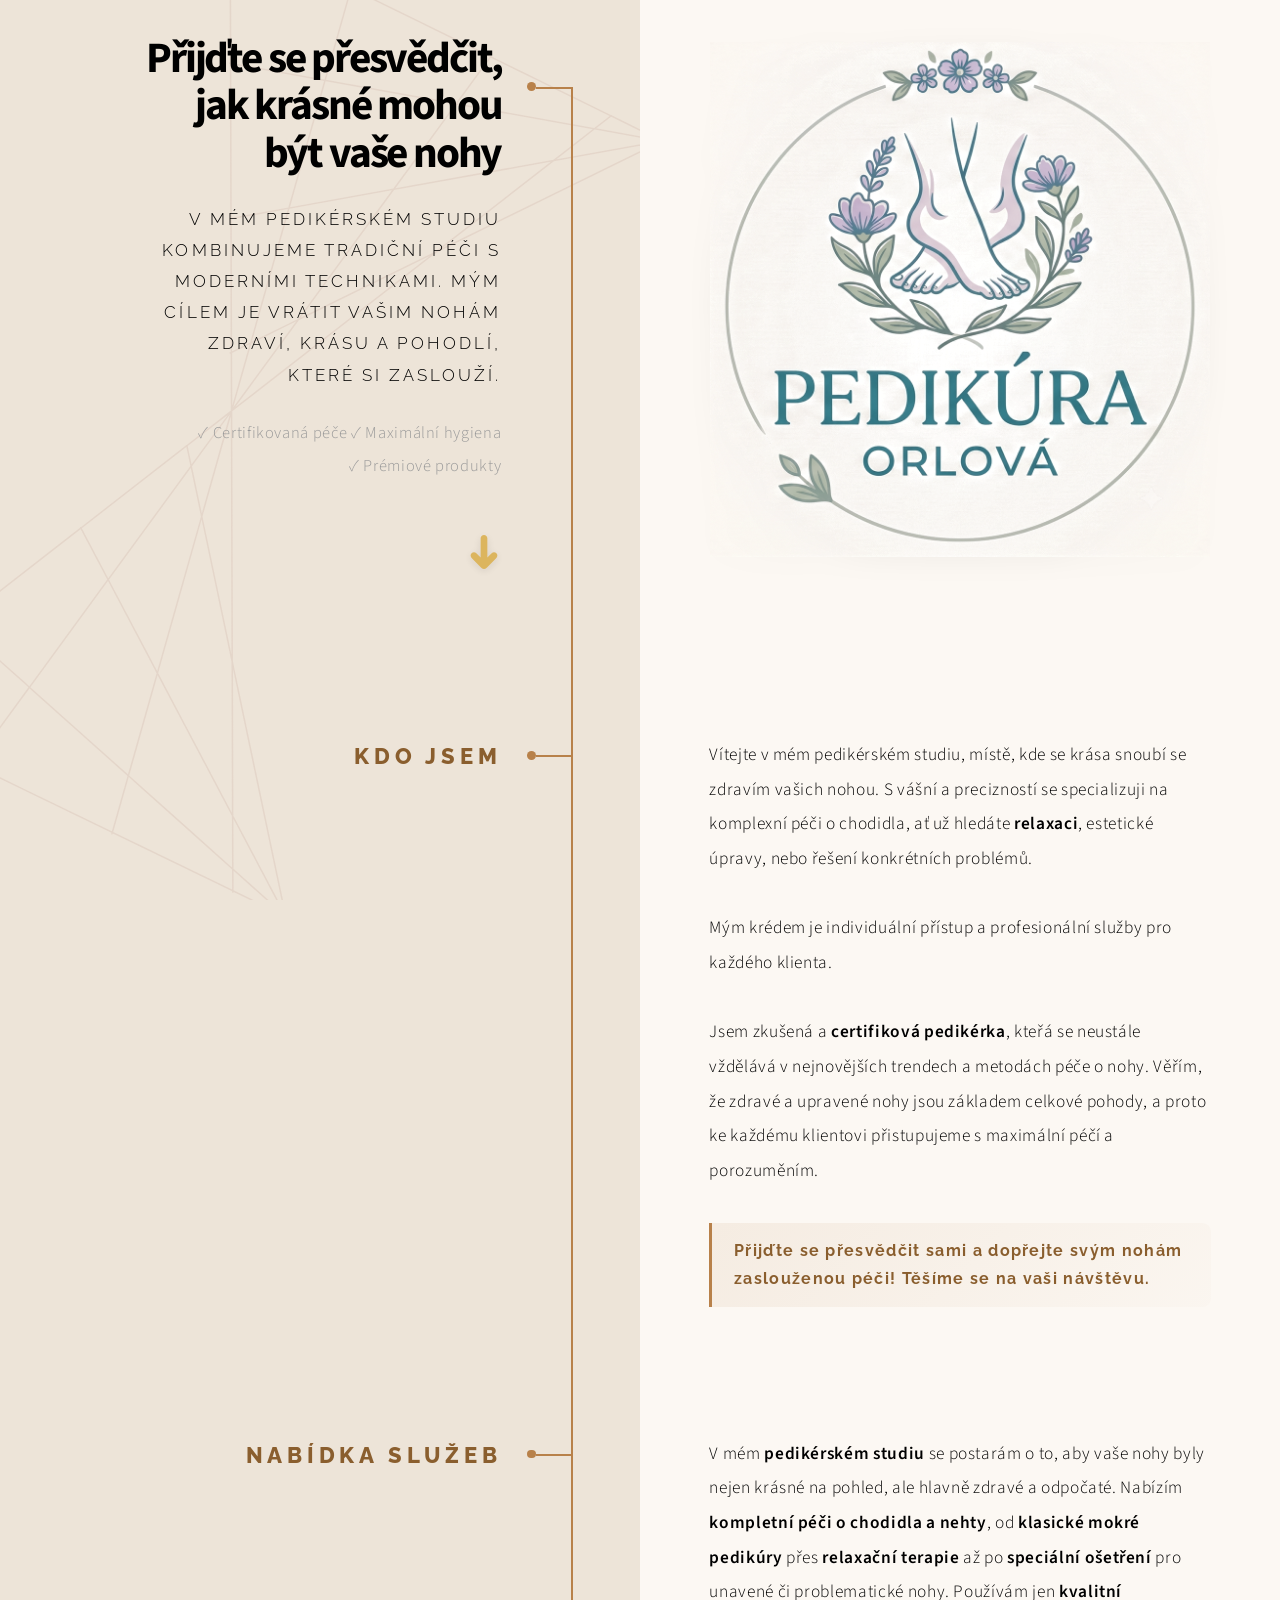
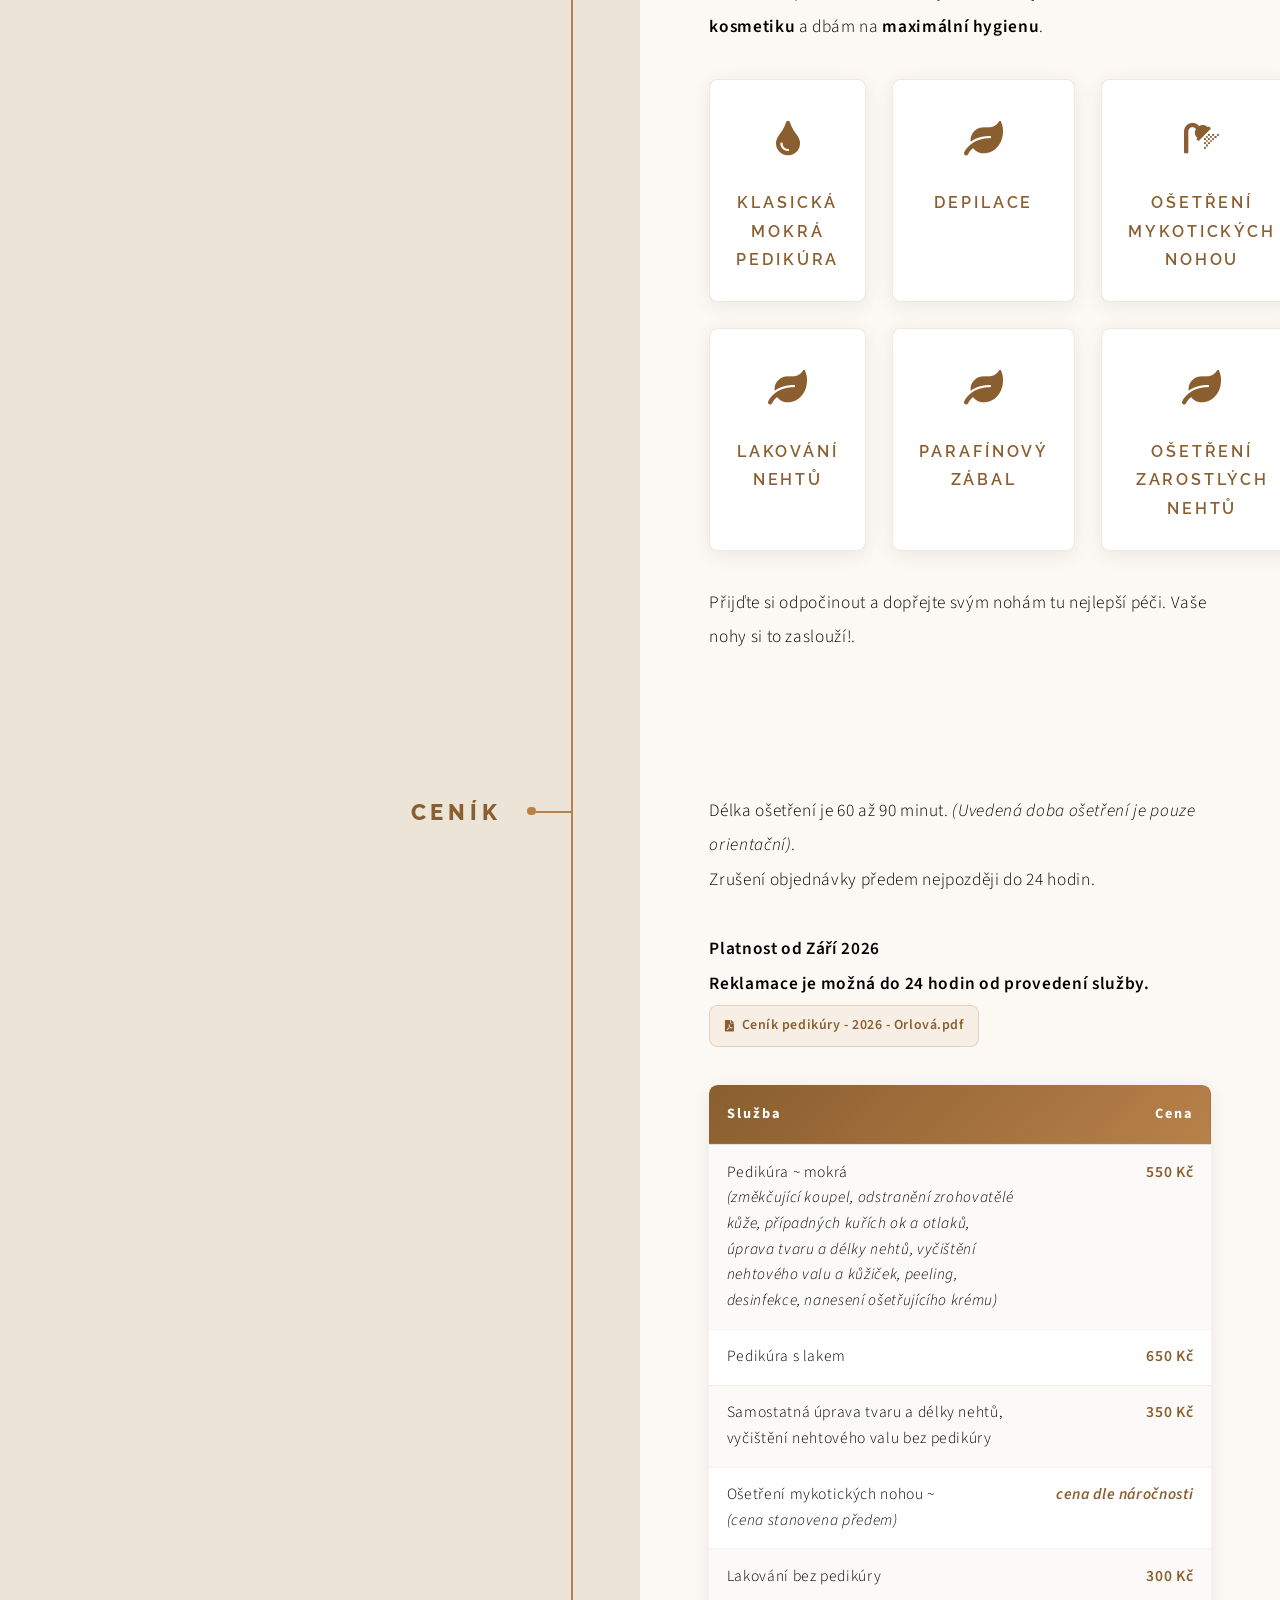
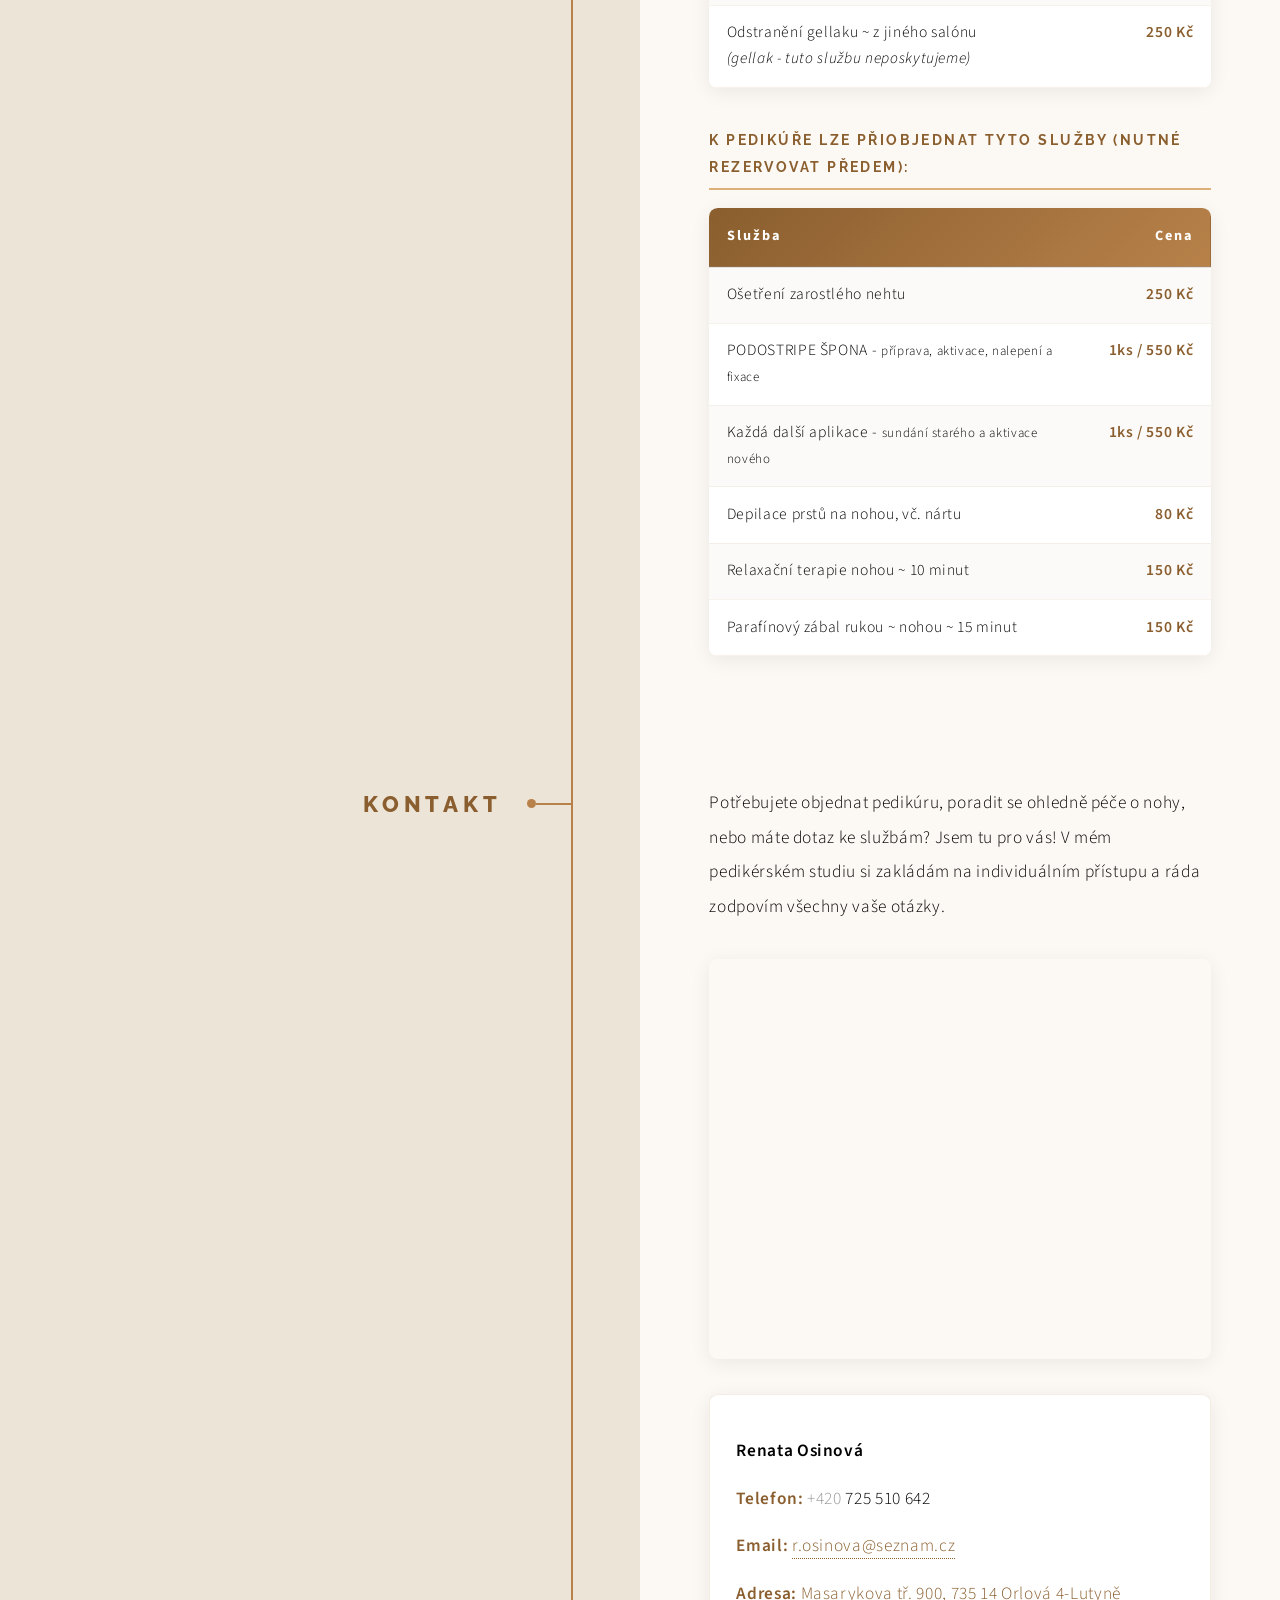
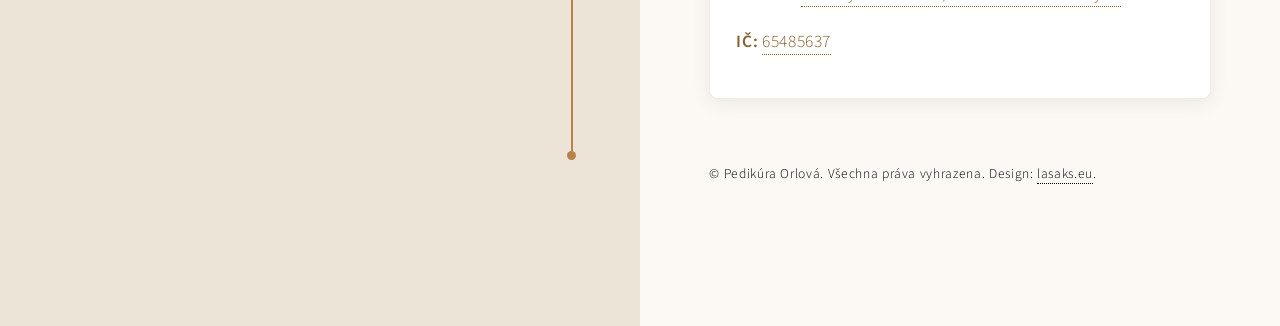
==== commit 37893227: "prices updated" ====
--- a/index.html
+++ b/index.html
@@ -188,7 +188,7 @@
 					<br /><br />
 					<b>Platnost od Září 2026</b>
 					<br />
-					<b>Reklamace je možná do 48 hodin od provedení služby. </b><br />
+					<b>Reklamace je možná do 24 hodin od provedení služby. </b><br />
 					<a href="assets/Cenik-pedikury-2026-Orlova.pdf" target="_blank">Ceník pedikúry - 2026 - Orlová.pdf</a><br />
 					<!-- <a href="assets/voucher-2026-3-mesice.pdf" target="_blank">Voucher - Orlová VZOR.pdf</a> -->
 				</p>
@@ -240,7 +240,7 @@
 								Odstranění  gellaku  ~ z jiného salónu<br />
 								<i>(gellak - tuto službu neposkytujeme)</i>
 							</td>
-							<td><b>200 Kč</b></td>
+							<td><b>250 Kč</b></td>
 						</tr>
 					</tbody>
 				</table>
--- a/assets/css/main.css
+++ b/assets/css/main.css
@@ -3823,34 +3823,34 @@
 		}
 
 	#wrapper > section.intro {
-		transition: opacity 1s ease;
+		transition: opacity 0.2s ease;
 		opacity: 1;
 	}
 
 		#wrapper > section.intro > header {
-			transition: transform 1s ease;
+			transition: transform 0.3s ease 0.05s;
 		}
 
 		#wrapper > section.intro > .content {
-			transition: transform 1s ease;
+			transition: transform 0.3s ease 0.05s;
 		}
 
 		body.is-preload #wrapper > section.intro {
-			opacity: 0;
+			opacity: 1;
 		}
 
 			body.is-preload #wrapper > section.intro > header {
-				transform: translateY(1rem);
+				transform: translateY(0.2rem);
 			}
 
 			body.is-preload #wrapper > section.intro > .content {
-				transform: translateY(-1rem);
+				transform: translateY(-0.2rem);
 			}
 
 		@media screen and (max-width: 1280px) {
 
 			#wrapper > section.intro > header > * {
-				transition: transform 1s ease, opacity 1s ease;
+				transition: transform 0.3s ease 0.1s, opacity 0.3s ease 0.1s;
 			}
 
 			body.is-preload #wrapper > section.intro > header {
@@ -3858,8 +3858,8 @@
 			}
 
 				body.is-preload #wrapper > section.intro > header > * {
-					transform: translate(-0.5rem);
-					opacity: 0;
+					transform: translate(-0.1rem);
+					opacity: 1;
 				}
 
 			body.is-preload #wrapper > section.intro > .content {
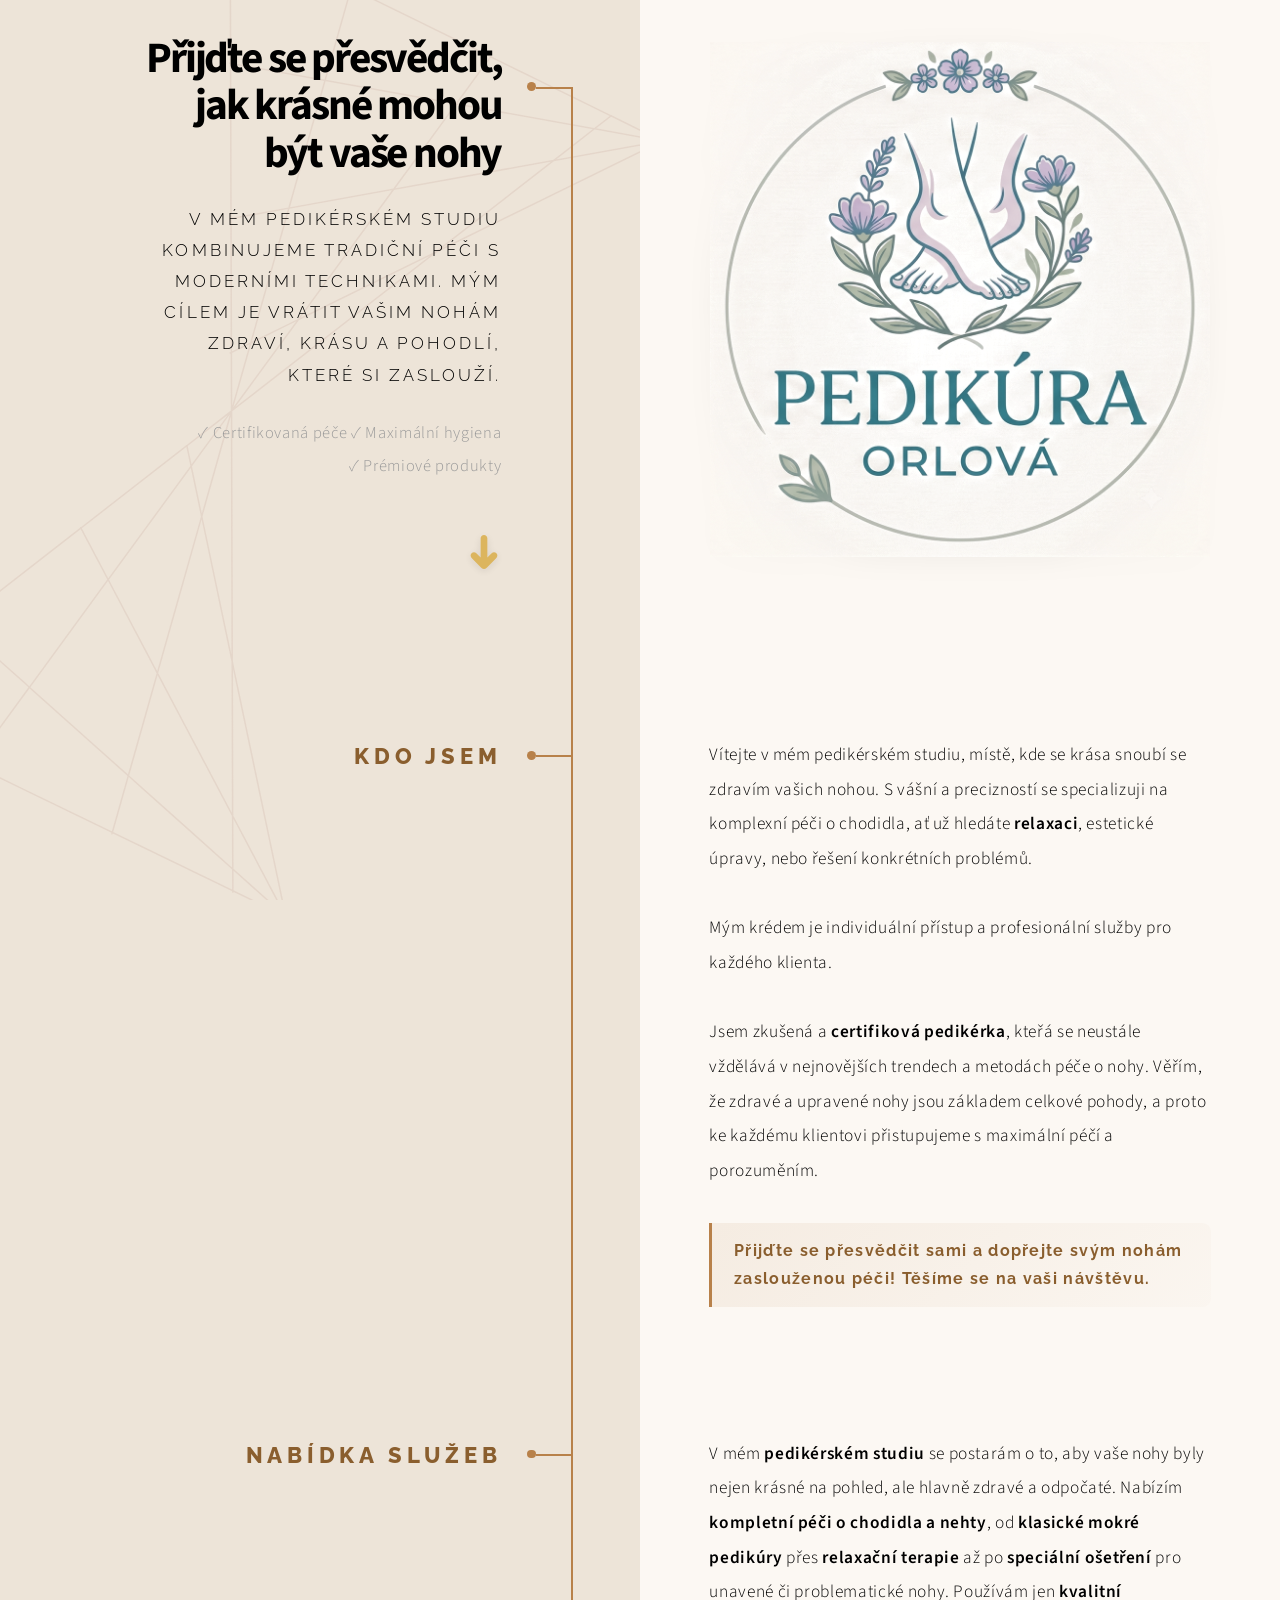
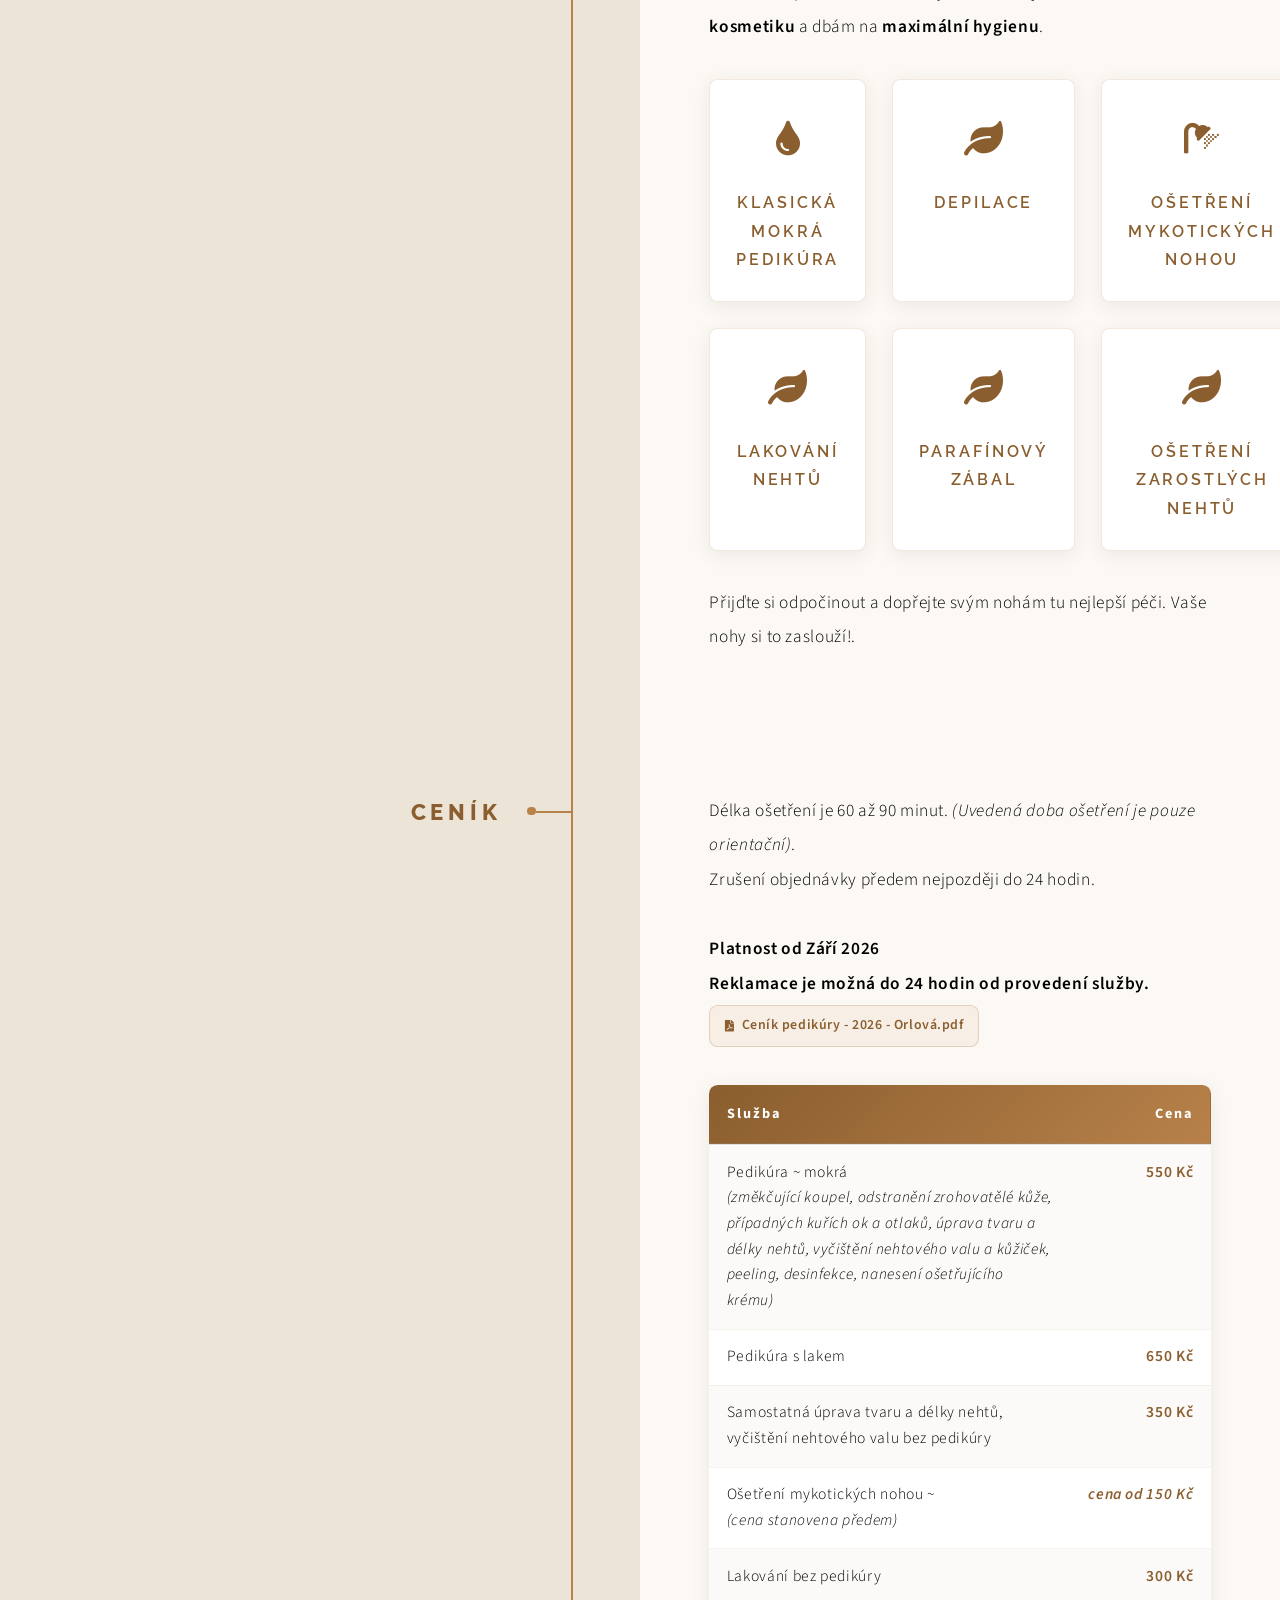
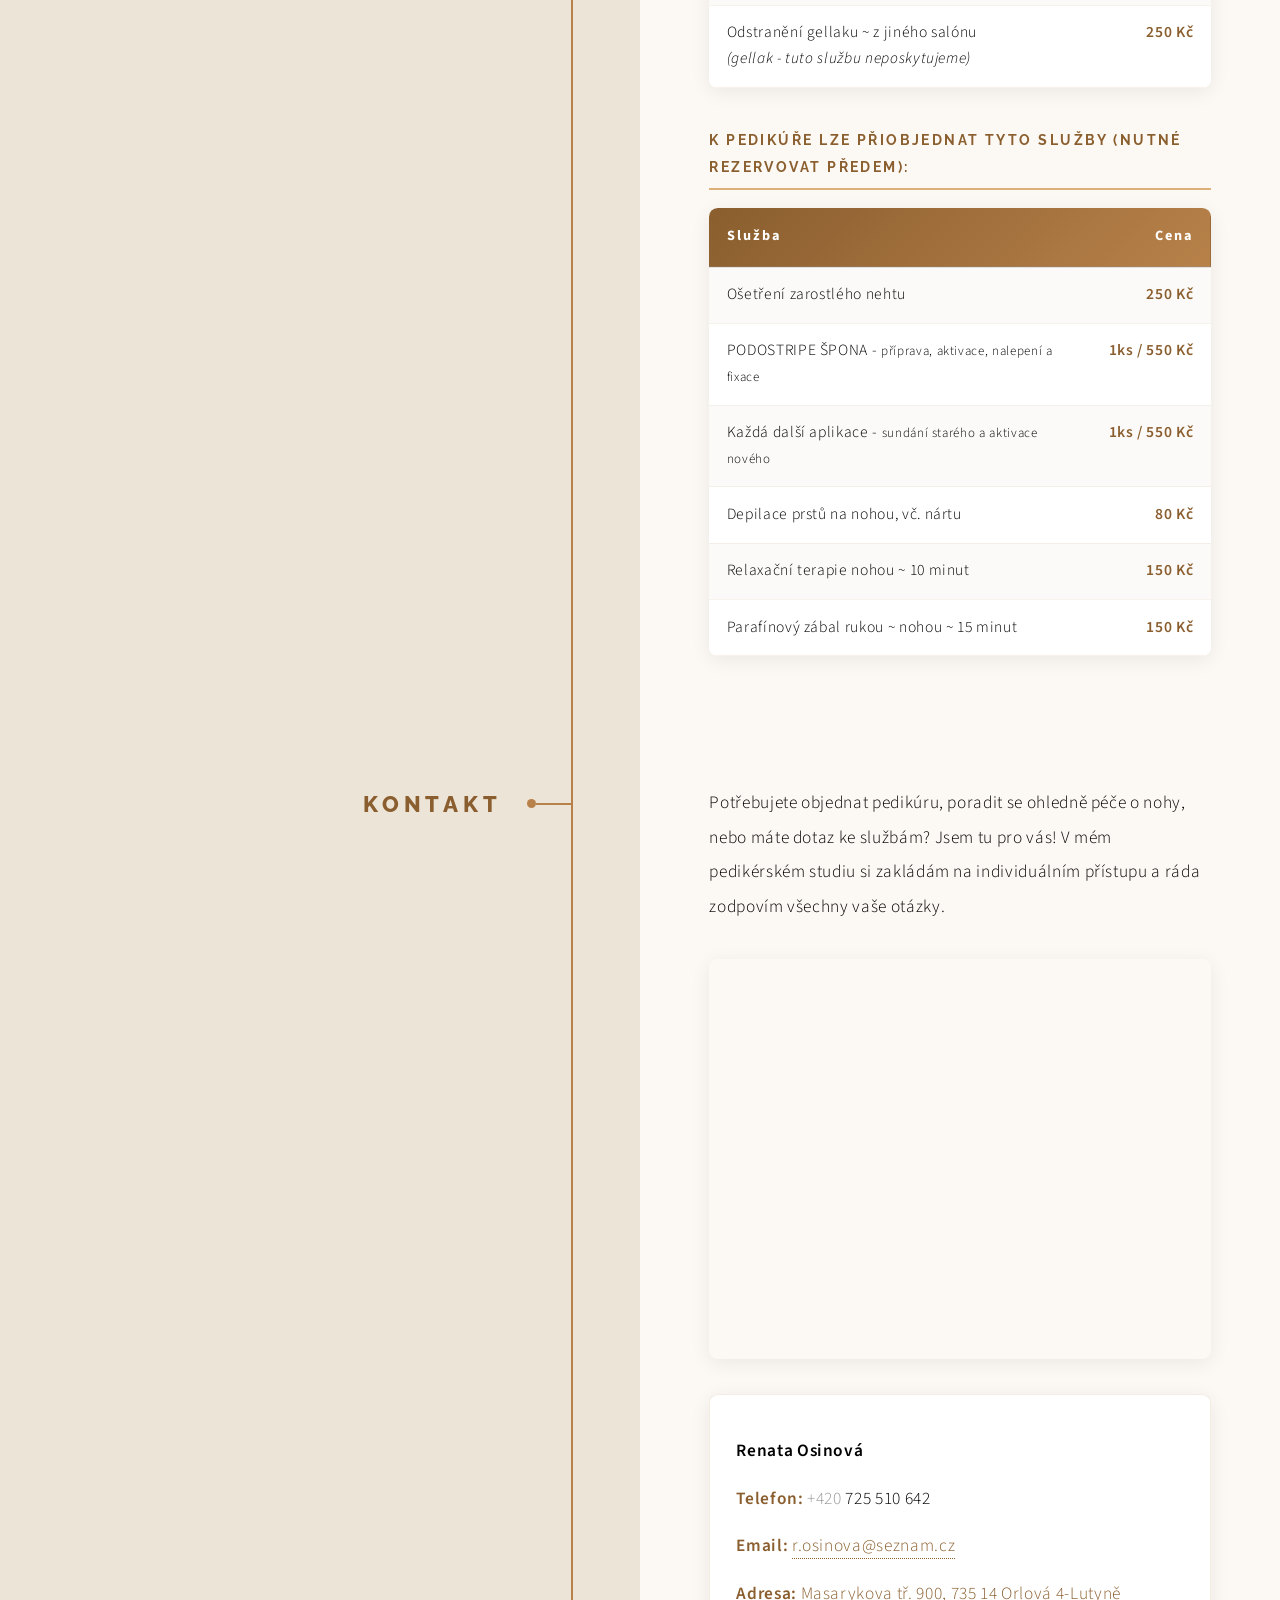
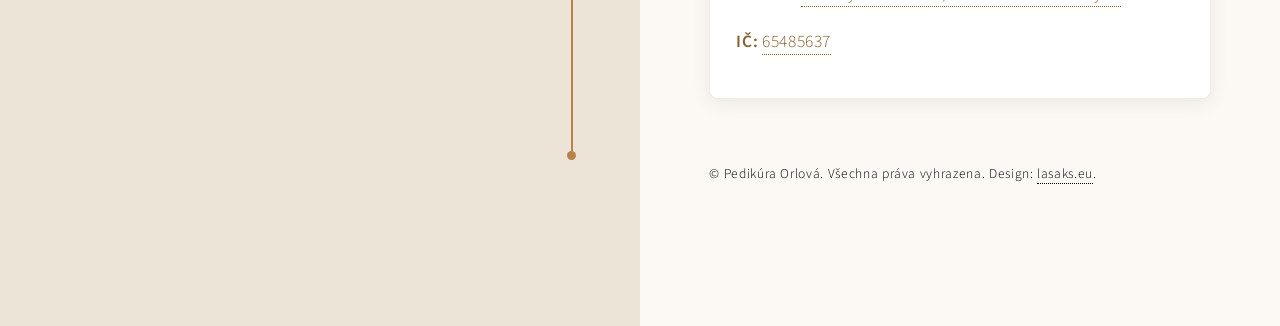
==== commit 63432cbd: "prices updates + *.docx + *.pdf" ====
--- a/index.html
+++ b/index.html
@@ -229,7 +229,7 @@
 									(cena stanovena předem)
 								</i>
 							</td>
-							<td><i><b>cena dle náročnosti</b></i></td>
+							<td><i><b>cena od 150 Kč</b></i></td>
 						</tr>
 						<tr>
 							<td>Lakování bez pedikúry</td>
--- a/assets/css/main.css
+++ b/assets/css/main.css
@@ -3815,11 +3815,11 @@
 	}
 
 	#wrapper:before {
-		transition: opacity 1s ease;
+		transition: opacity 0.2s ease;
 	}
 
 		body.is-preload #wrapper:before {
-			opacity: 0;
+			opacity: 1;
 		}
 
 	#wrapper > section.intro {
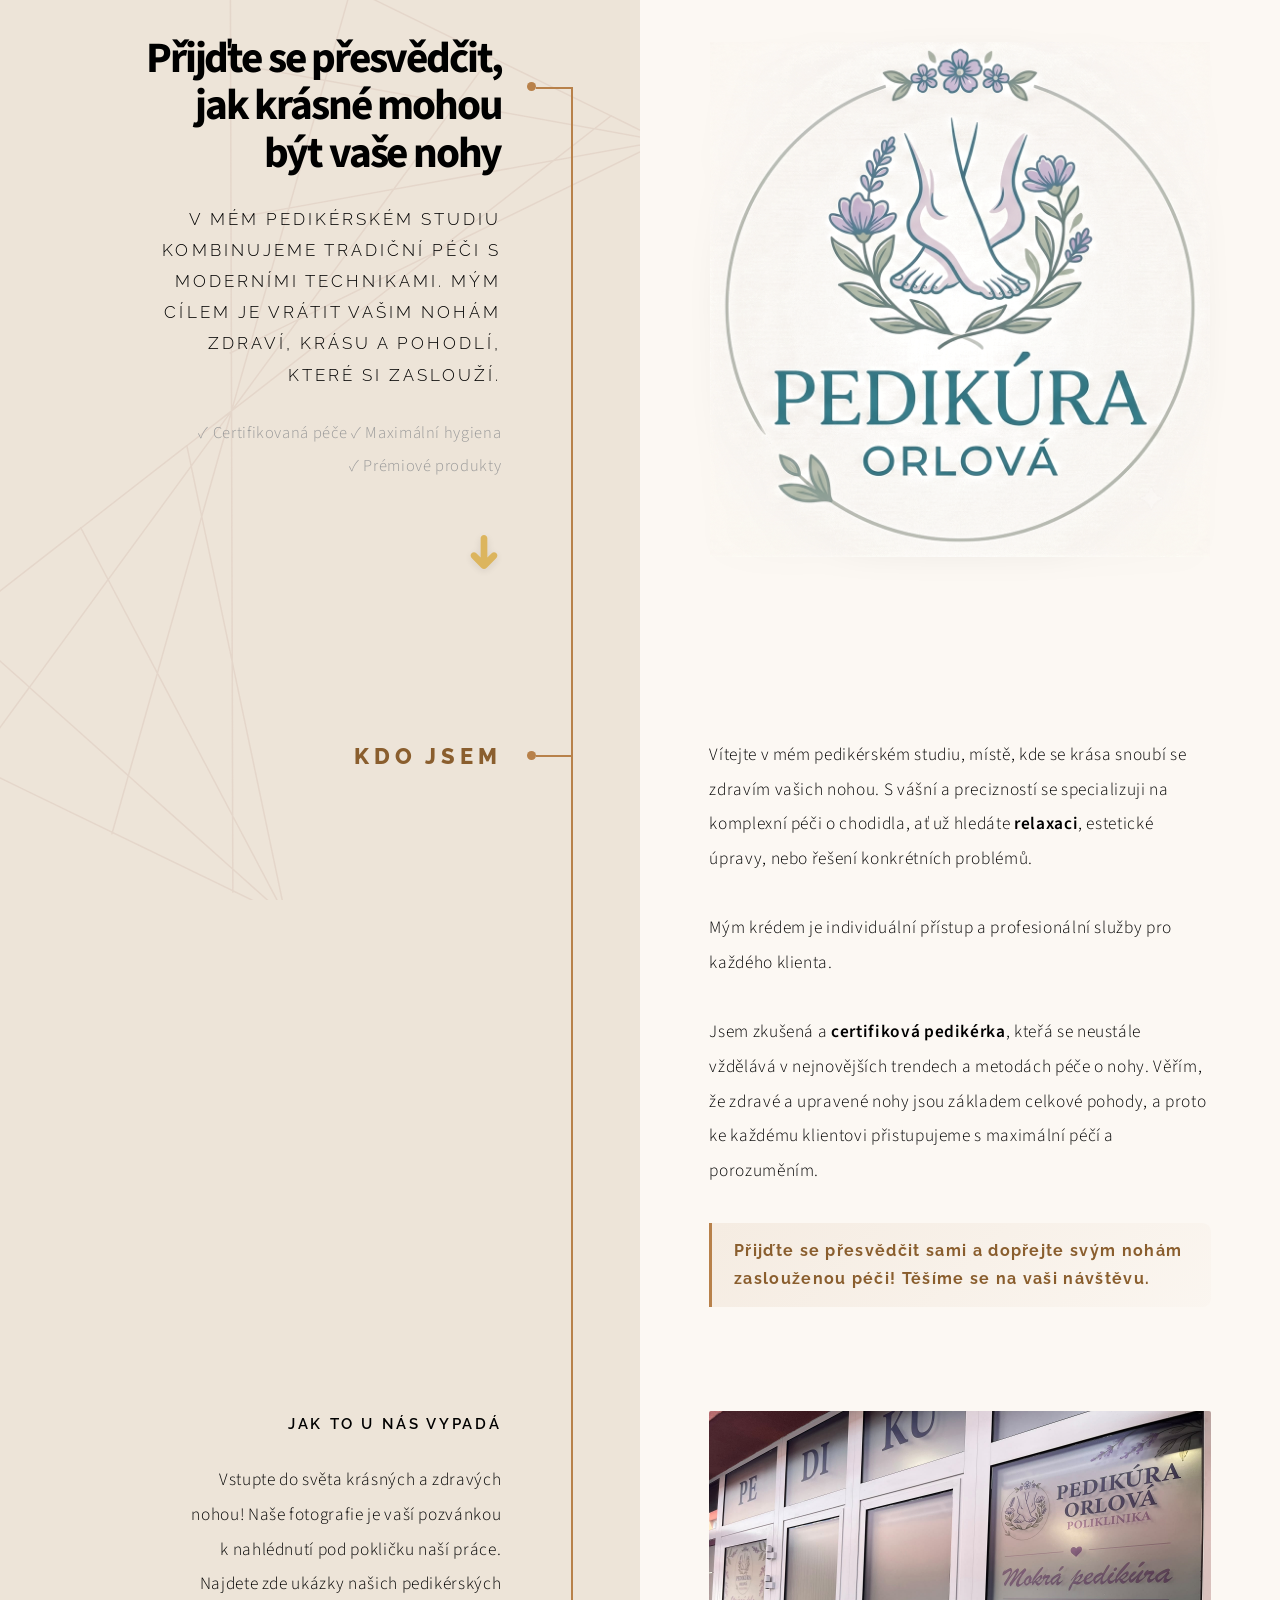
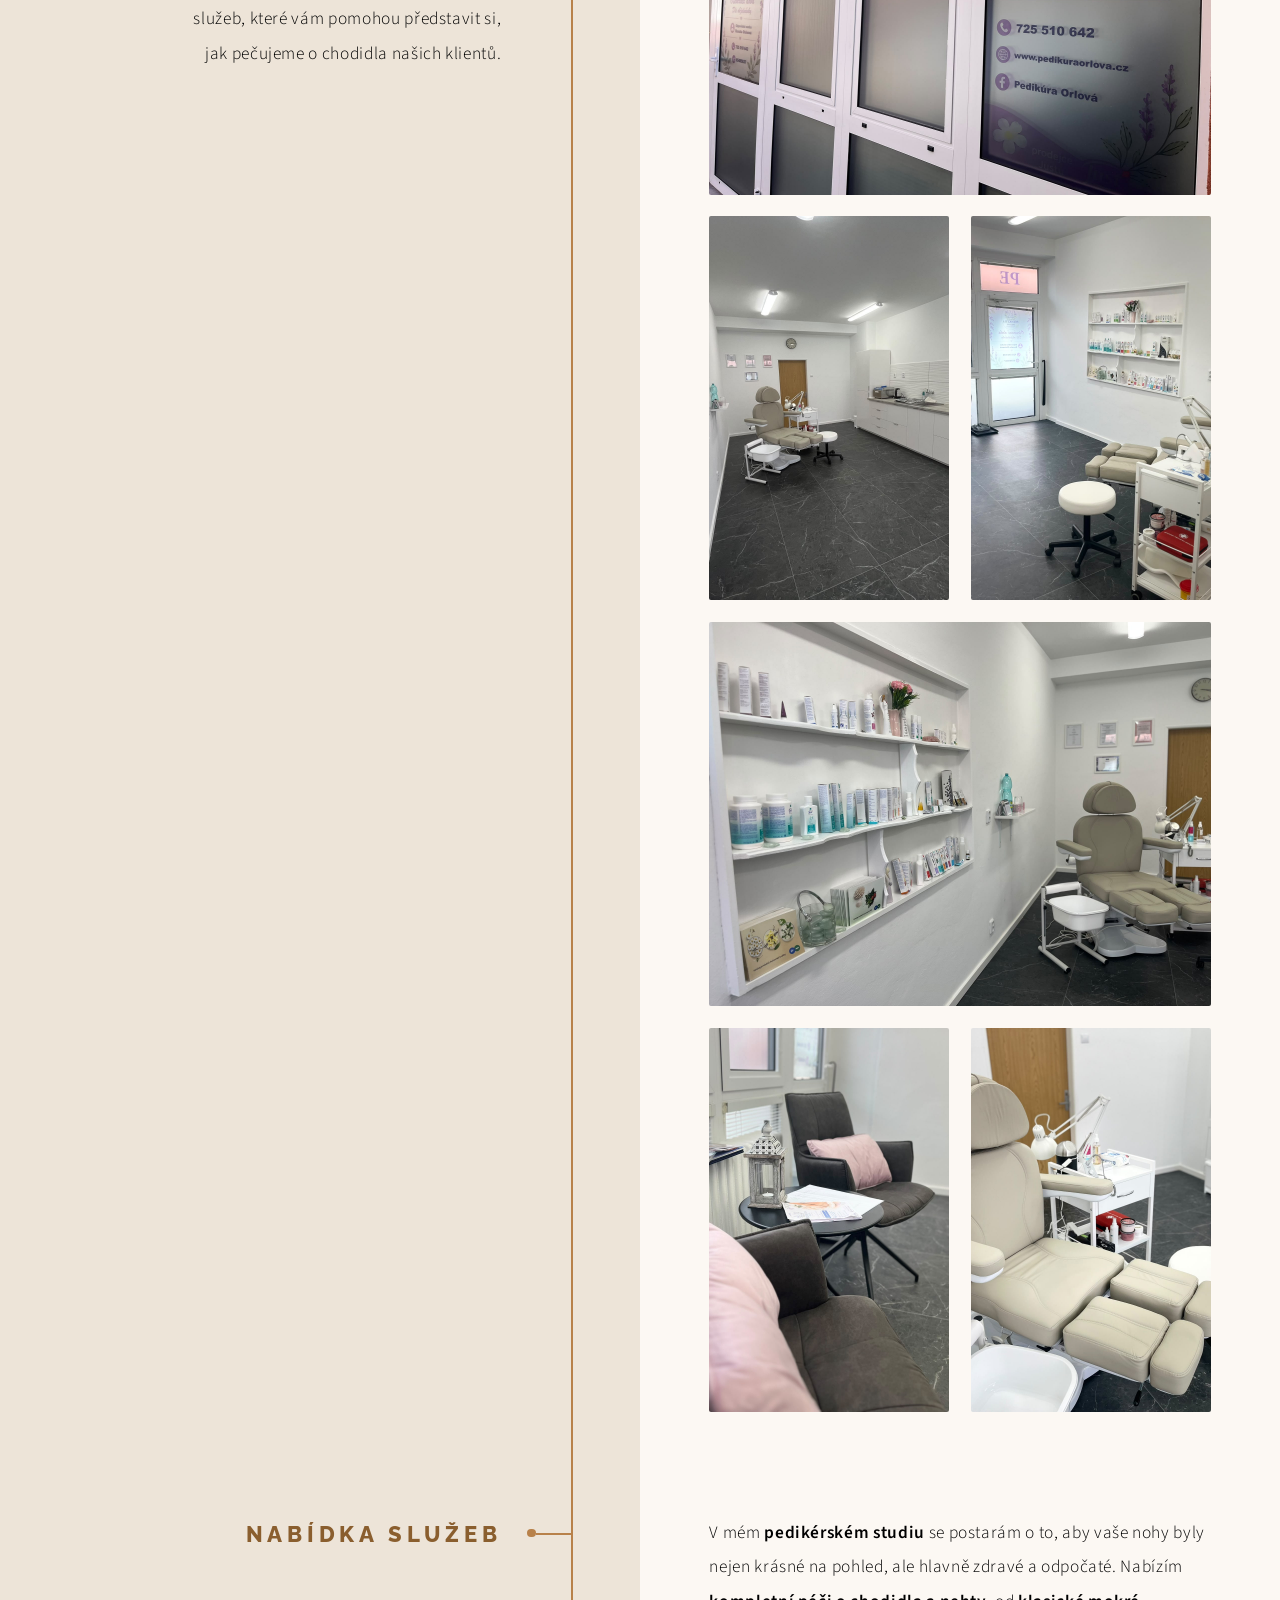
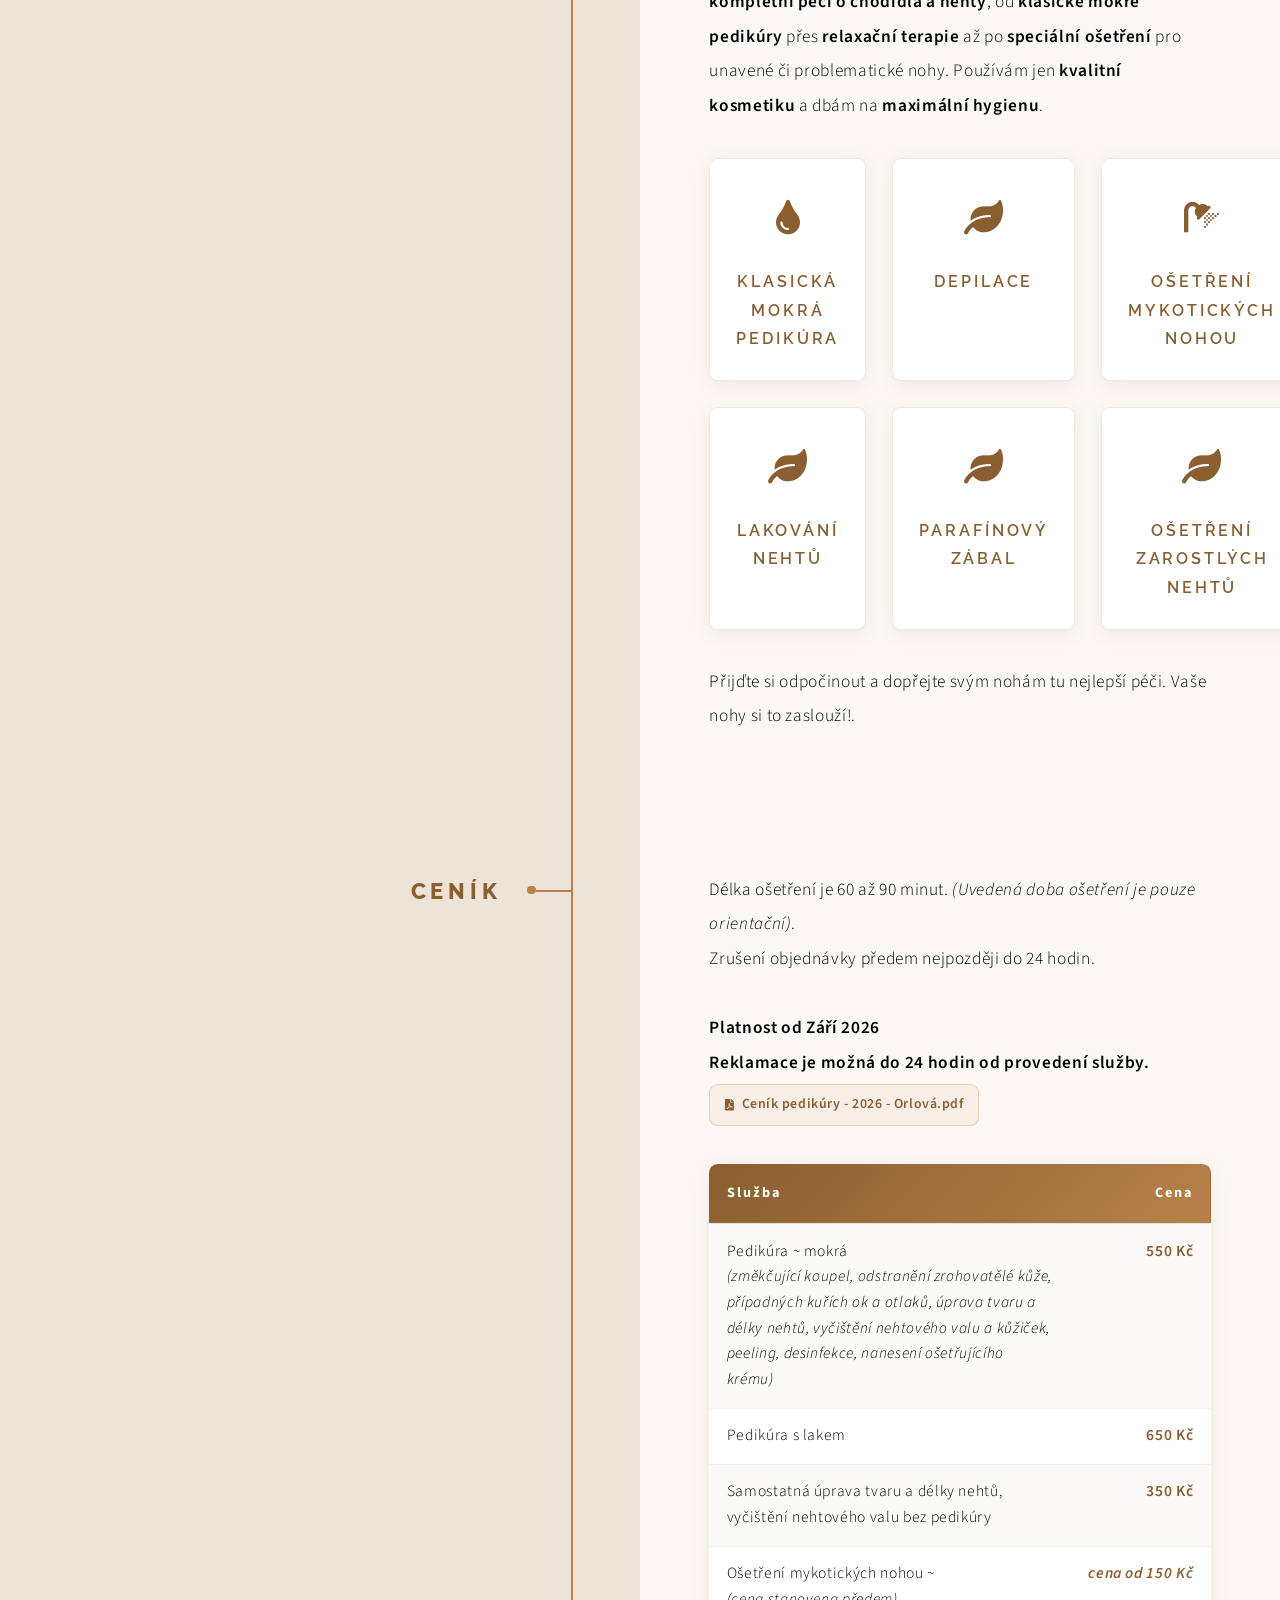
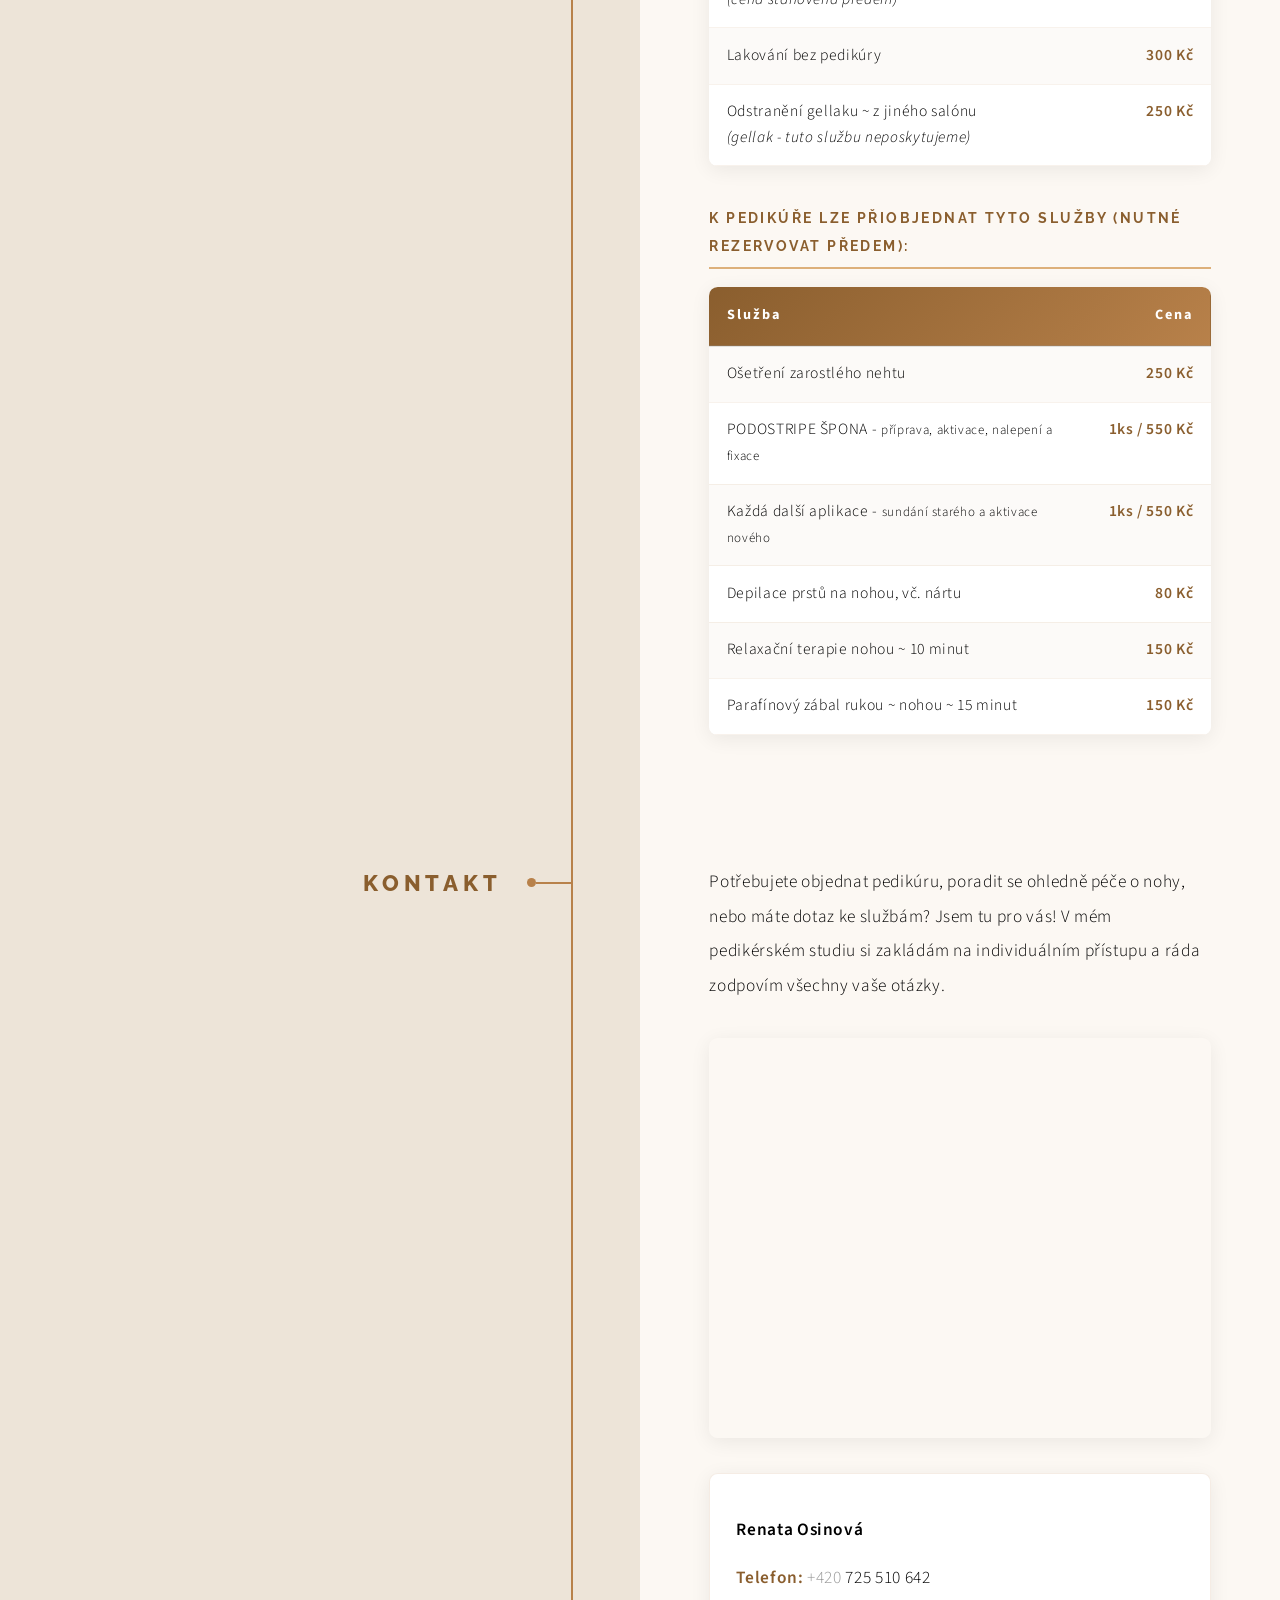
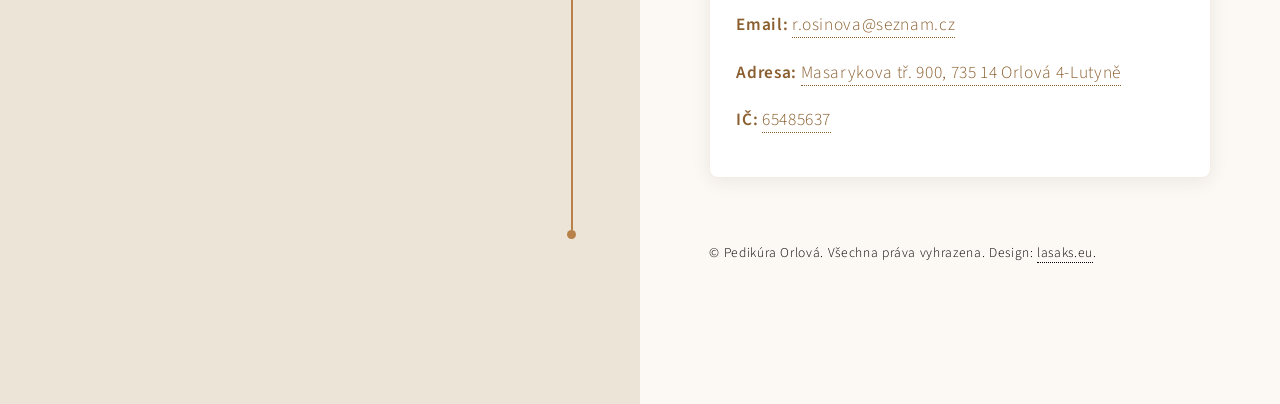
==== commit 8705e46d: "gallery visible on web" ====
--- a/index.html
+++ b/index.html
@@ -105,7 +105,7 @@
 				</section> -->
 
 				<!-- Section -->
-				<!-- <section>
+				<section>
 					<header>
 						<h3>Jak to u nás vypadá</h3>
 						<p>Vstupte do světa krásných a zdravých nohou! Naše fotografie je vaší pozvánkou
@@ -115,21 +115,21 @@
 					<div class="content">
 						<div class="gallery">
 					
-							<a href="assets/gallery/gallery-6.webp" class="landscape"><img src="assets/gallery/gallery-6.webp"
-									alt="" /></a>
-							<a href="assets/gallery/gallery-2.webp" class="portrait"><img src="assets/gallery/gallery-2.webp"
-									alt="" /></a>
-							<a href="assets/gallery/gallery-4.webp" class="portrait"><img src="assets/gallery/gallery-4.webp"
-									alt="" /></a>
-							<a href="assets/gallery/gallery-3.webp" class="landscape"><img src="assets/gallery/gallery-3.webp"
-									alt="" /></a>
-							<a href="assets/gallery/gallery-5.webp" class="portrait"><img src="assets/gallery/gallery-5.webp"
-									alt="" /></a>
-							<a href="assets/gallery/gallery-1.webp" class="portrait"><img src="assets/gallery/gallery-1.webp"
+							<a href="assets/gallery-new/img-1.jpeg" class="landscape"><img src="assets/gallery-new/img-1.jpeg"
+									alt="" /></a>
+							<a href="assets/gallery-new/img-7.jpeg" class="portrait"><img src="assets/gallery-new/img-7.jpeg"
+									alt="" /></a>
+							<a href="assets/gallery-new/img-4.jpeg" class="portrait"><img src="assets/gallery-new/img-4.jpeg"
+									alt="" /></a>
+							<a href="assets/gallery-new/img-3.jpeg" class="landscape"><img src="assets/gallery-new/img-3.jpeg"
+									alt="" /></a>
+							<a href="assets/gallery-new/img-5.jpeg" class="portrait"><img src="assets/gallery-new/img-5.jpeg"
+									alt="" /></a>
+							<a href="assets/gallery-new/img-6.jpeg" class="portrait"><img src="assets/gallery-new/img-6.jpeg"
 									alt="" /></a>
 						</div>
 					</div>
-				</section> -->
+				</section>
 
 			</div>
 		</section>
